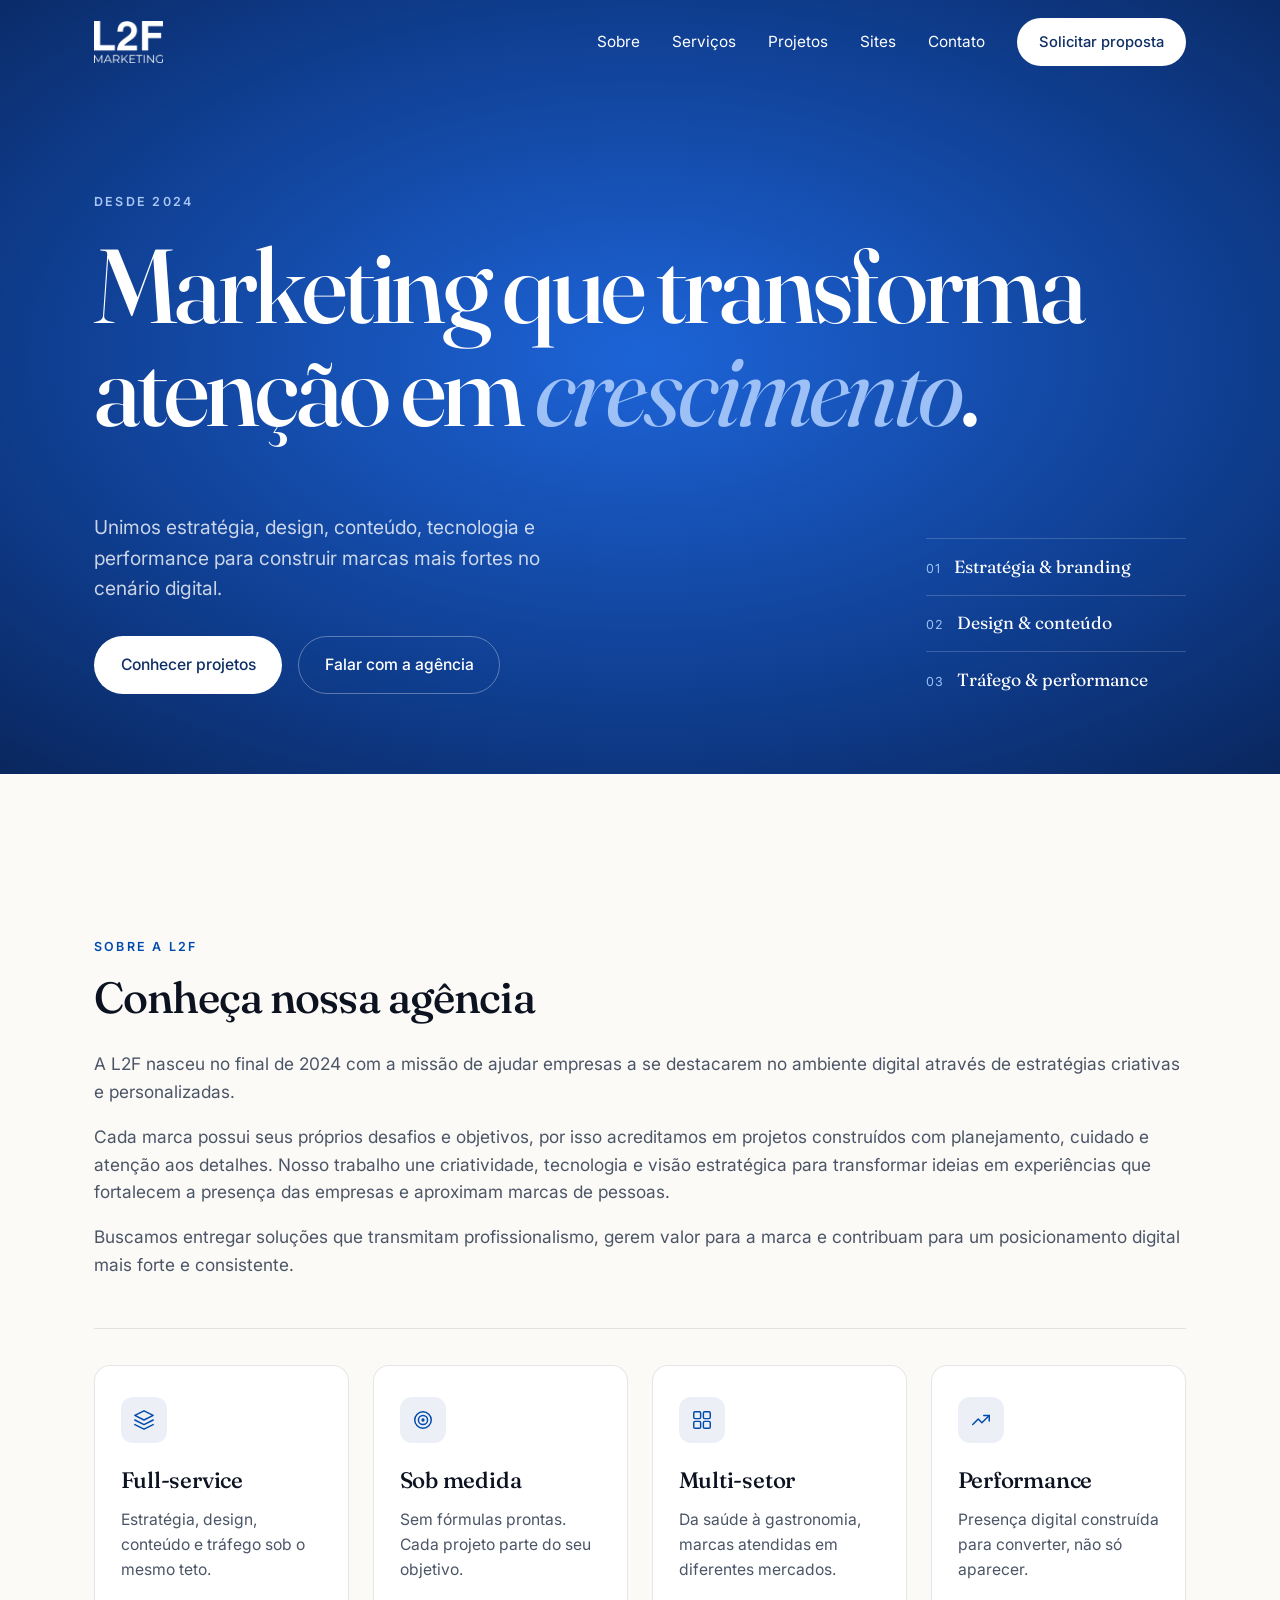
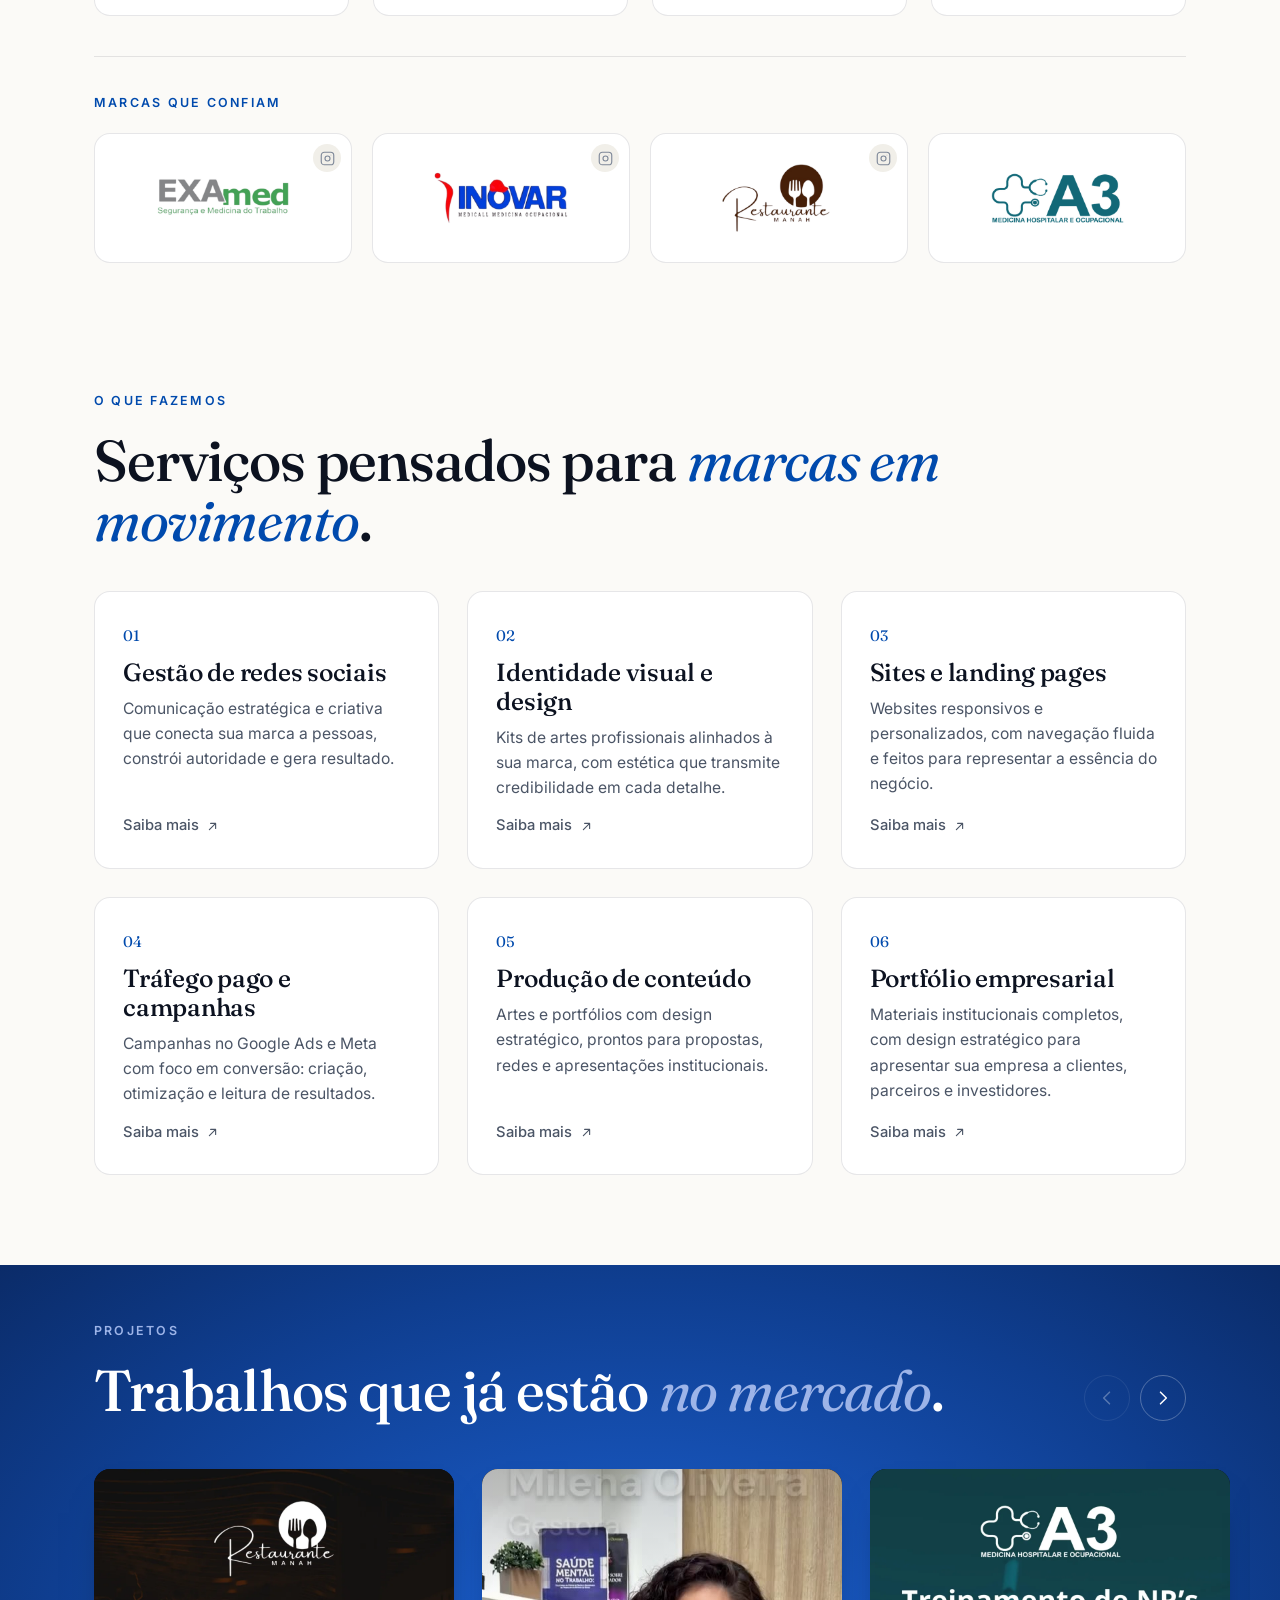
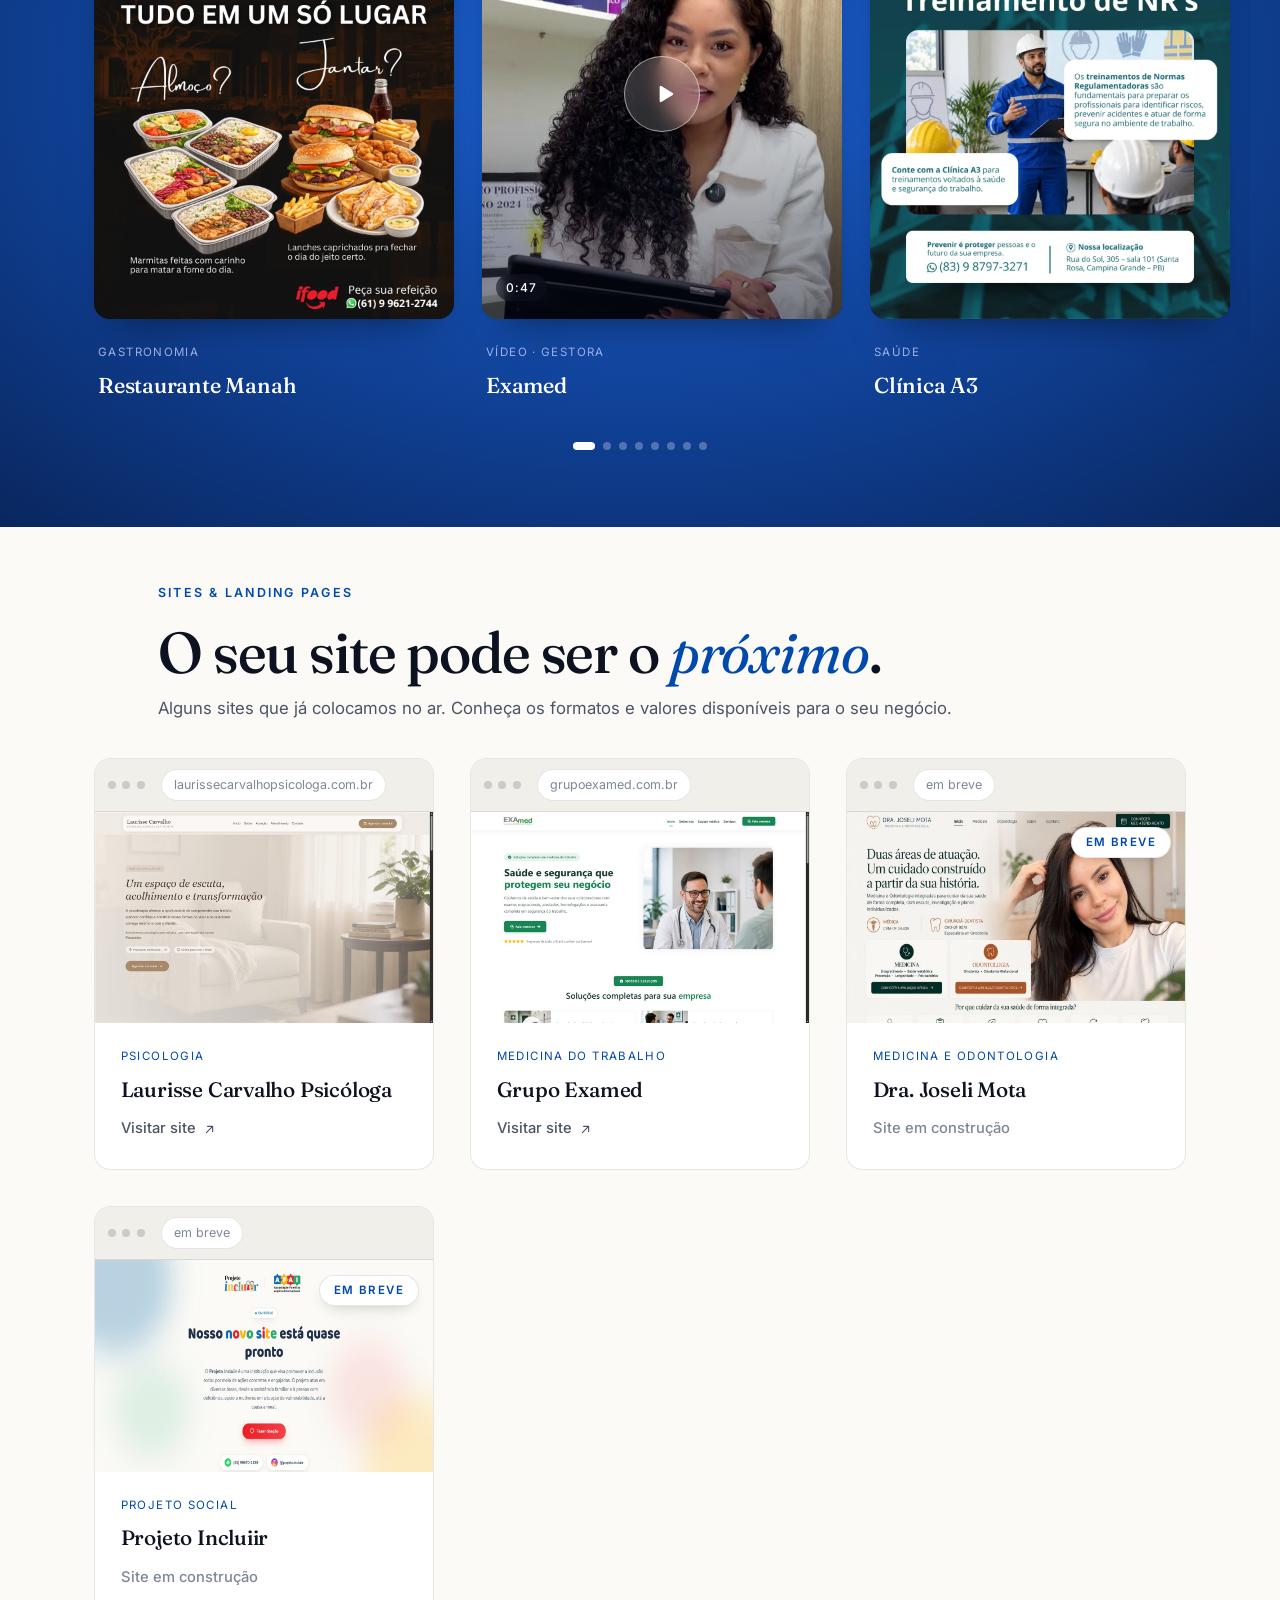
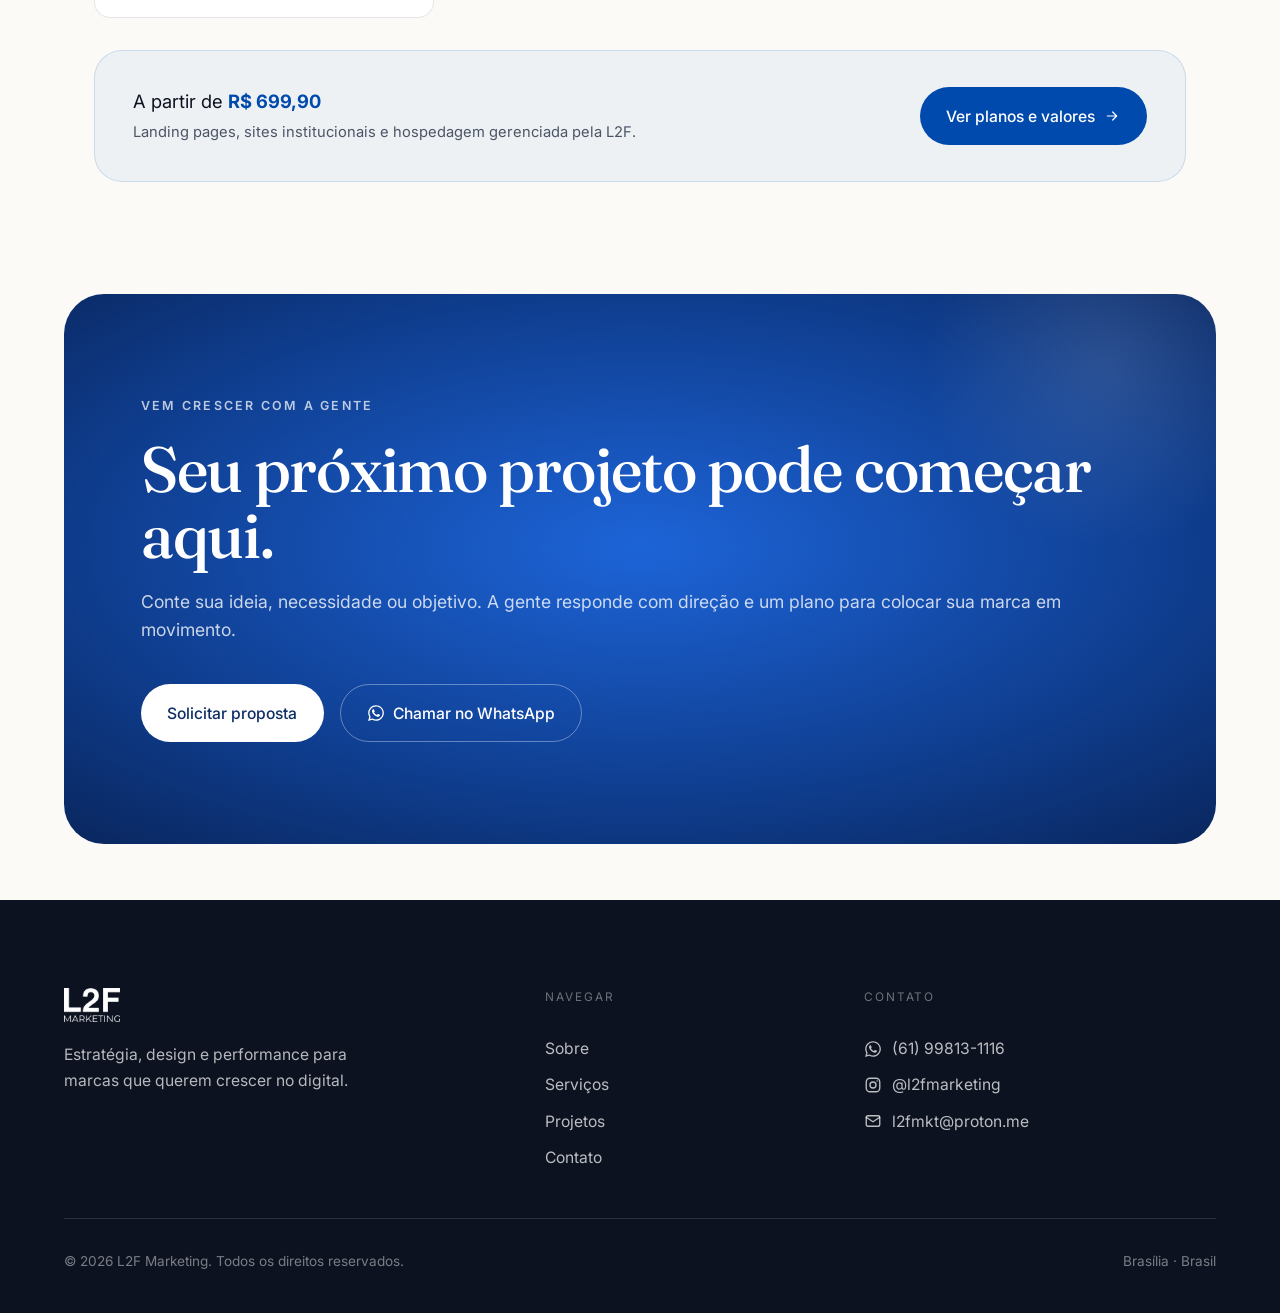
==== index.html @ 0bfaa607 "Add Clínica A3 to 'Marcas que confiam' Co-Authored-By: Claude Sonnet 5.5 <noreply@anthropic.com> Cla" ====
<!DOCTYPE html>
<html lang="pt-BR">
<head>
<meta charset="UTF-8" />
<meta name="viewport" content="width=device-width, initial-scale=1.0" />
<title>L2F Marketing</title>
<meta name="description" content="L2F Marketing: estúdio digital full-service. Unimos estratégia, design, conteúdo e tráfego pago para transformar a presença digital de marcas em crescimento real." />
<meta name="theme-color" content="#133E87" />
<link rel="canonical" href="https://l2fmarketing.com.br/" />
<meta property="og:site_name" content="L2F Marketing" />
<meta property="og:title" content="L2F Marketing: marketing que transforma atenção em crescimento" />
<meta property="og:description" content="Estratégia, design, conteúdo e performance para construir marcas mais fortes." />
<meta property="og:type" content="website" />
<meta property="og:locale" content="pt_BR" />
<link rel="icon" href="assets/optimized/logo-blue.webp" />
<script type="application/ld+json">
{
  "@context": "https://schema.org",
  "@type": "Organization",
  "name": "L2F Marketing",
  "description": "Estúdio digital full-service. Unimos estratégia, design, conteúdo e tráfego pago para transformar a presença digital de marcas em crescimento real.",
  "url": "https://l2fmarketing.com.br/",
  "logo": "https://l2fmarketing.com.br/assets/optimized/logo-blue.webp",
  "sameAs": ["https://instagram.com/l2fmarketing"]
}
</script>
<link rel="preconnect" href="https://fonts.googleapis.com" />
<link rel="preconnect" href="https://fonts.gstatic.com" crossorigin />
<link rel="stylesheet" href="https://fonts.googleapis.com/css2?family=Fraunces:ital,opsz,wght@0,9..144,400;0,9..144,500;0,9..144,600;1,9..144,400;1,9..144,500&family=Inter:wght@400;500;600&display=swap" media="print" onload="this.media='all'" />
<noscript><link rel="stylesheet" href="https://fonts.googleapis.com/css2?family=Fraunces:ital,opsz,wght@0,9..144,400;0,9..144,500;0,9..144,600;1,9..144,400;1,9..144,500&family=Inter:wght@400;500;600&display=swap" /></noscript>
<link rel="stylesheet" href="styles.css" />
</head>
<body>

<a class="skip-link" href="#hero">Ir para o conteúdo</a>

<!-- ===================== NAVBAR ===================== -->
<header class="nav" id="nav">
  <div class="nav__inner">
    <a href="#hero" class="nav__brand" aria-label="L2F Marketing, início">
      <img src="assets/optimized/logo-blue.webp" alt="" class="nav__logo nav__logo--dark" width="600" height="366" />
      <img src="assets/optimized/logo-white.webp" alt="" class="nav__logo nav__logo--light" width="600" height="366" />
    </a>
    <nav class="nav__links" aria-label="Navegação principal">
      <a href="#sobre">Sobre</a>
      <a href="#servicos">Serviços</a>
      <a href="#projetos">Projetos</a>
      <a href="servicos/sites-landing-pages.html">Sites</a>
      <a href="#contato">Contato</a>
    </nav>
    <a href="https://wa.me/5561998131116?text=Ol%C3%A1%2C%20gostaria%20de%20uma%20proposta%20personalizada%20para%20minha%20empresa." target="_blank" rel="noopener" class="btn btn--solid nav__cta">Solicitar proposta</a>
    <button class="nav__toggle" id="navToggle" aria-label="Abrir menu" aria-expanded="false">
      <span></span><span></span>
    </button>
  </div>
  <div class="nav__mobile" id="navMobile">
    <a href="#sobre">Sobre</a>
    <a href="#servicos">Serviços</a>
    <a href="#projetos">Projetos</a>
    <a href="servicos/sites-landing-pages.html">Sites</a>
    <a href="#contato">Contato</a>
    <a href="https://wa.me/5561998131116?text=Ol%C3%A1%2C%20gostaria%20de%20uma%20proposta%20personalizada%20para%20minha%20empresa." target="_blank" rel="noopener" class="btn btn--solid">Solicitar proposta</a>
  </div>
</header>

<main>

  <!-- ===================== HERO ===================== -->
  <section class="hero" id="hero">
    <p class="eyebrow reveal">Desde 2024</p>
    <h1 class="hero__title reveal">
      Marketing que transforma atenção em <span class="rotator"><span class="rotator__word" id="rotWord">crescimento</span></span>.
    </h1>

    <div class="hero__meta reveal">
      <div class="hero__lead-col">
        <p class="hero__lead">
          Unimos estratégia, design, conteúdo, tecnologia e performance
          para construir marcas mais fortes no cenário digital.
        </p>
        <div class="hero__actions">
          <a href="#projetos" class="btn btn--solid">Conhecer projetos</a>
          <a href="#contato" class="btn btn--ghost">Falar com a agência</a>
        </div>
      </div>
      <ul class="hero__frentes">
        <li><span class="hero__frentes-num">01</span> Estratégia &amp; branding</li>
        <li><span class="hero__frentes-num">02</span> Design &amp; conteúdo</li>
        <li><span class="hero__frentes-num">03</span> Tráfego &amp; performance</li>
      </ul>
    </div>
  </section>

  <!-- ===================== MARQUEE ===================== -->
  <div class="marquee reveal" aria-hidden="true">
    <div class="marquee__track">
      <span>Estratégia</span><span>Design</span><span>Conteúdo</span><span>Tráfego pago</span><span>Branding</span><span>Sites &amp; landing pages</span><span>Performance</span>
      <span>Estratégia</span><span>Design</span><span>Conteúdo</span><span>Tráfego pago</span><span>Branding</span><span>Sites &amp; landing pages</span><span>Performance</span>
    </div>
  </div>

  <!-- ===================== AUTHORITY / SOBRE ===================== -->
  <section class="authority" id="sobre" aria-label="Sobre a L2F e diferenciais">
    <div class="about__grid authority__intro reveal">
      <p class="eyebrow">Sobre a L2F</p>
      <div class="about__text">
        <h2 class="about__title">
          Conheça nossa agência
        </h2>
        <p>
          A L2F nasceu no final de 2024 com a missão de ajudar empresas a
          se destacarem no ambiente digital através de estratégias
          criativas e personalizadas.
        </p>
        <p>
          Cada marca possui seus próprios desafios e objetivos, por isso
          acreditamos em projetos construídos com planejamento, cuidado e
          atenção aos detalhes. Nosso trabalho une criatividade, tecnologia
          e visão estratégica para transformar ideias em experiências que
          fortalecem a presença das empresas e aproximam marcas de pessoas.
        </p>
        <p>
          Buscamos entregar soluções que transmitam profissionalismo, gerem
          valor para a marca e contribuam para um posicionamento digital
          mais forte e consistente.
        </p>
      </div>
    </div>
    <div class="authority__grid">
      <div class="authority__item reveal">
        <span class="authority__icon" aria-hidden="true">
          <svg viewBox="0 0 24 24" width="22" height="22" fill="none" stroke="currentColor" stroke-width="1.6" stroke-linecap="round" stroke-linejoin="round"><path d="M12 2 2 7l10 5 10-5-10-5Z"/><path d="m2 17 10 5 10-5"/><path d="m2 12 10 5 10-5"/></svg>
        </span>
        <h3>Full-service</h3>
        <p>Estratégia, design, conteúdo e tráfego sob o mesmo teto.</p>
      </div>
      <div class="authority__item reveal">
        <span class="authority__icon" aria-hidden="true">
          <svg viewBox="0 0 24 24" width="22" height="22" fill="none" stroke="currentColor" stroke-width="1.6" stroke-linecap="round" stroke-linejoin="round"><circle cx="12" cy="12" r="9"/><circle cx="12" cy="12" r="5"/><circle cx="12" cy="12" r="1"/></svg>
        </span>
        <h3>Sob medida</h3>
        <p>Sem fórmulas prontas. Cada projeto parte do seu objetivo.</p>
      </div>
      <div class="authority__item reveal">
        <span class="authority__icon" aria-hidden="true">
          <svg viewBox="0 0 24 24" width="22" height="22" fill="none" stroke="currentColor" stroke-width="1.6" stroke-linecap="round" stroke-linejoin="round"><rect x="3" y="3" width="7.5" height="7.5" rx="1.4"/><rect x="13.5" y="3" width="7.5" height="7.5" rx="1.4"/><rect x="13.5" y="13.5" width="7.5" height="7.5" rx="1.4"/><rect x="3" y="13.5" width="7.5" height="7.5" rx="1.4"/></svg>
        </span>
        <h3>Multi-setor</h3>
        <p>Da saúde à gastronomia, marcas atendidas em diferentes mercados.</p>
      </div>
      <div class="authority__item reveal">
        <span class="authority__icon" aria-hidden="true">
          <svg viewBox="0 0 24 24" width="22" height="22" fill="none" stroke="currentColor" stroke-width="1.6" stroke-linecap="round" stroke-linejoin="round"><polyline points="3 17 9 11 13 15 21 7"/><polyline points="15 7 21 7 21 13"/></svg>
        </span>
        <h3>Performance</h3>
        <p>Presença digital construída para converter, não só aparecer.</p>
      </div>
    </div>
    <div class="authority__brands reveal">
      <span class="eyebrow authority__brands-label">Marcas que confiam</span>
      <div class="brand-grid">
        <a class="brand-card" href="https://instagram.com/examed_go" target="_blank" rel="noopener" aria-label="Examed no Instagram">
          <span class="brand-card__logo">
            <img src="assets/brands/examed.png" alt="Examed, Segurança e Medicina do Trabalho" loading="lazy" width="220" height="110" />
          </span>
          <span class="brand-card__insta" aria-hidden="true">
            <svg viewBox="0 0 24 24" width="15" height="15" fill="none" stroke="currentColor" stroke-width="1.8" stroke-linecap="round" stroke-linejoin="round"><rect x="2" y="2" width="20" height="20" rx="5"/><circle cx="12" cy="12" r="4"/><circle cx="17.5" cy="6.5" r="0.6" fill="currentColor" stroke="none"/></svg>
          </span>
        </a>
        <a class="brand-card" href="https://instagram.com/inovar_medicina" target="_blank" rel="noopener" aria-label="Inovar Medicall no Instagram">
          <span class="brand-card__logo">
            <img src="assets/brands/inovar.png" alt="Inovar Medicall, Medicina Ocupacional" loading="lazy" width="220" height="110" />
          </span>
          <span class="brand-card__insta" aria-hidden="true">
            <svg viewBox="0 0 24 24" width="15" height="15" fill="none" stroke="currentColor" stroke-width="1.8" stroke-linecap="round" stroke-linejoin="round"><rect x="2" y="2" width="20" height="20" rx="5"/><circle cx="12" cy="12" r="4"/><circle cx="17.5" cy="6.5" r="0.6" fill="currentColor" stroke="none"/></svg>
          </span>
        </a>
        <a class="brand-card" href="https://instagram.com/restaurante_manah_sudoeste" target="_blank" rel="noopener" aria-label="Restaurante Manah no Instagram">
          <span class="brand-card__logo">
            <img src="assets/brands/manah.png" alt="Restaurante Manah" loading="lazy" width="220" height="110" />
          </span>
          <span class="brand-card__insta" aria-hidden="true">
            <svg viewBox="0 0 24 24" width="15" height="15" fill="none" stroke="currentColor" stroke-width="1.8" stroke-linecap="round" stroke-linejoin="round"><rect x="2" y="2" width="20" height="20" rx="5"/><circle cx="12" cy="12" r="4"/><circle cx="17.5" cy="6.5" r="0.6" fill="currentColor" stroke="none"/></svg>
          </span>
        </a>
        <div class="brand-card brand-card--static" role="img" aria-label="Clínica A3, Medicina Hospitalar e Ocupacional">
          <span class="brand-card__logo">
            <img src="assets/brands/a3.png" alt="" loading="lazy" width="220" height="110" />
          </span>
        </div>
      </div>
    </div>
  </section>

  <!-- ===================== SERVIÇOS ===================== -->
  <section class="services" id="servicos">
    <header class="section-head reveal">
      <p class="eyebrow">O que fazemos</p>
      <h2 class="section-title">Serviços pensados para <em>marcas em movimento</em>.</h2>
    </header>

    <div class="services__grid">
      <a class="service-card reveal" href="servicos/gestao-redes-sociais.html">
        <span class="service-card__num">01</span>
        <h3>Gestão de redes sociais</h3>
        <p>Comunicação estratégica e criativa que conecta sua marca a pessoas, constrói autoridade e gera resultado.</p>
        <span class="service-card__link">
          Saiba mais
          <svg viewBox="0 0 24 24" width="15" height="15" fill="none" stroke="currentColor" stroke-width="1.8" stroke-linecap="round" stroke-linejoin="round"><path d="M7 17 17 7M9 7h8v8"/></svg>
        </span>
      </a>
      <a class="service-card reveal" href="servicos/identidade-visual-design.html">
        <span class="service-card__num">02</span>
        <h3>Identidade visual e design</h3>
        <p>Kits de artes profissionais alinhados à sua marca, com estética que transmite credibilidade em cada detalhe.</p>
        <span class="service-card__link">
          Saiba mais
          <svg viewBox="0 0 24 24" width="15" height="15" fill="none" stroke="currentColor" stroke-width="1.8" stroke-linecap="round" stroke-linejoin="round"><path d="M7 17 17 7M9 7h8v8"/></svg>
        </span>
      </a>
      <a class="service-card reveal" href="servicos/sites-landing-pages.html">
        <span class="service-card__num">03</span>
        <h3>Sites e landing pages</h3>
        <p>Websites responsivos e personalizados, com navegação fluida e feitos para representar a essência do negócio.</p>
        <span class="service-card__link">
          Saiba mais
          <svg viewBox="0 0 24 24" width="15" height="15" fill="none" stroke="currentColor" stroke-width="1.8" stroke-linecap="round" stroke-linejoin="round"><path d="M7 17 17 7M9 7h8v8"/></svg>
        </span>
      </a>
      <a class="service-card reveal" href="servicos/trafego-pago-campanhas.html">
        <span class="service-card__num">04</span>
        <h3>Tráfego pago e campanhas</h3>
        <p>Campanhas no Google Ads e Meta com foco em conversão: criação, otimização e leitura de resultados.</p>
        <span class="service-card__link">
          Saiba mais
          <svg viewBox="0 0 24 24" width="15" height="15" fill="none" stroke="currentColor" stroke-width="1.8" stroke-linecap="round" stroke-linejoin="round"><path d="M7 17 17 7M9 7h8v8"/></svg>
        </span>
      </a>
      <a class="service-card reveal" href="servicos/producao-conteudo.html">
        <span class="service-card__num">05</span>
        <h3>Produção de conteúdo</h3>
        <p>Artes e portfólios com design estratégico, prontos para propostas, redes e apresentações institucionais.</p>
        <span class="service-card__link">
          Saiba mais
          <svg viewBox="0 0 24 24" width="15" height="15" fill="none" stroke="currentColor" stroke-width="1.8" stroke-linecap="round" stroke-linejoin="round"><path d="M7 17 17 7M9 7h8v8"/></svg>
        </span>
      </a>
      <a class="service-card reveal" href="servicos/portfolio-empresarial.html">
        <span class="service-card__num">06</span>
        <h3>Portfólio empresarial</h3>
        <p>Materiais institucionais completos, com design estratégico para apresentar sua empresa a clientes, parceiros e investidores.</p>
        <span class="service-card__link">
          Saiba mais
          <svg viewBox="0 0 24 24" width="15" height="15" fill="none" stroke="currentColor" stroke-width="1.8" stroke-linecap="round" stroke-linejoin="round"><path d="M7 17 17 7M9 7h8v8"/></svg>
        </span>
      </a>
    </div>
  </section>

  <!-- ===================== PORTFÓLIO ===================== -->
  <section class="work" id="projetos">
    <header class="section-head section-head--split reveal">
      <div>
        <p class="eyebrow">Projetos</p>
        <h2 class="section-title">Trabalhos que já estão <em>no mercado</em>.</h2>
      </div>
      <div class="carousel__nav" aria-hidden="true">
        <button class="carousel__btn" data-dir="prev" aria-label="Projeto anterior">
          <svg viewBox="0 0 24 24" width="20" height="20" fill="none" stroke="currentColor" stroke-width="1.8"><path d="M15 5l-7 7 7 7" stroke-linecap="round" stroke-linejoin="round"/></svg>
        </button>
        <button class="carousel__btn" data-dir="next" aria-label="Próximo projeto">
          <svg viewBox="0 0 24 24" width="20" height="20" fill="none" stroke="currentColor" stroke-width="1.8"><path d="M9 5l7 7-7 7" stroke-linecap="round" stroke-linejoin="round"/></svg>
        </button>
      </div>
    </header>

    <div class="carousel reveal">
      <ul class="carousel__track" id="workTrack" aria-label="Galeria de projetos">
        <li class="work__item" data-full="assets/portfolio/manah-full.jpg" tabindex="0" role="button" aria-label="Ampliar projeto Restaurante Manah">
          <div class="work__media">
            <img src="assets/optimized/manah.webp" alt="Peça de campanha do Restaurante Manah destacando marmitas e lanches" loading="lazy" width="1080" height="1350" />
            <span class="work__zoom" aria-hidden="true">
              <svg viewBox="0 0 24 24" width="18" height="18" fill="none" stroke="currentColor" stroke-width="1.8"><circle cx="11" cy="11" r="7"/><path d="M21 21l-4.3-4.3M11 8v6M8 11h6" stroke-linecap="round"/></svg>
            </span>
          </div>
          <div class="work__caption">
            <span class="work__cat">Gastronomia</span>
            <h3>Restaurante Manah</h3>
          </div>
        </li>

        <li class="work__item work__item--video">
          <div class="work__media vplayer" data-duration="0:47">
            <video playsinline preload="none" poster="assets/videos/examed-gestora.jpg" aria-label="Vídeo da Examed com a gestora">
              <source src="assets/videos/examed-gestora.mp4" type="video/mp4" />
            </video>
            <button type="button" class="vplayer__play" aria-label="Reproduzir vídeo">
              <svg viewBox="0 0 24 24" width="26" height="26" fill="currentColor" aria-hidden="true"><path d="M8 5.5v13a1 1 0 0 0 1.5.86l10.5-6.5a1 1 0 0 0 0-1.72L9.5 4.64A1 1 0 0 0 8 5.5Z"/></svg>
            </button>
            <span class="vplayer__time" aria-hidden="true">0:47</span>
            <button type="button" class="vplayer__mute" aria-label="Silenciar" aria-pressed="false">
              <svg class="i-on" viewBox="0 0 24 24" width="18" height="18" fill="none" stroke="currentColor" stroke-width="1.8" stroke-linecap="round" stroke-linejoin="round" aria-hidden="true"><path d="M4 9.5h3.5L12 6v12l-4.5-3.5H4z"/><path d="M16 9a4 4 0 0 1 0 6M18.5 6.5a7.5 7.5 0 0 1 0 11"/></svg>
              <svg class="i-off" viewBox="0 0 24 24" width="18" height="18" fill="none" stroke="currentColor" stroke-width="1.8" stroke-linecap="round" stroke-linejoin="round" aria-hidden="true"><path d="M4 9.5h3.5L12 6v12l-4.5-3.5H4z"/><path d="m16 9.5 5 5M21 9.5l-5 5"/></svg>
            </button>
            <div class="vplayer__bar" role="progressbar" aria-label="Progresso do vídeo"><span></span></div>
          </div>
          <div class="work__caption">
            <span class="work__cat">Vídeo · Gestora</span>
            <h3>Examed</h3>
          </div>
        </li>

        <li class="work__item" data-full="assets/portfolio/a3-full.jpg" tabindex="0" role="button" aria-label="Ampliar projeto Clínica A3 Medicina Hospitalar e Ocupacional">
          <div class="work__media">
            <img src="assets/optimized/a3.webp" alt="Peça da Clínica A3 sobre treinamento de NRs e segurança do trabalho" loading="lazy" width="1080" height="1350" />
            <span class="work__zoom" aria-hidden="true">
              <svg viewBox="0 0 24 24" width="18" height="18" fill="none" stroke="currentColor" stroke-width="1.8"><circle cx="11" cy="11" r="7"/><path d="M21 21l-4.3-4.3M11 8v6M8 11h6" stroke-linecap="round"/></svg>
            </span>
          </div>
          <div class="work__caption">
            <span class="work__cat">Saúde</span>
            <h3>Clínica A3</h3>
          </div>
        </li>

        <li class="work__item" data-full="assets/portfolio/manah-2-full.jpg" tabindex="0" role="button" aria-label="Ampliar projeto Restaurante Manah">
          <div class="work__media">
            <img src="assets/optimized/manah-2.webp" alt="Peça de divulgação do Restaurante Manah convidando para o almoço" loading="lazy" width="1080" height="1350" />
            <span class="work__zoom" aria-hidden="true">
              <svg viewBox="0 0 24 24" width="18" height="18" fill="none" stroke="currentColor" stroke-width="1.8"><circle cx="11" cy="11" r="7"/><path d="M21 21l-4.3-4.3M11 8v6M8 11h6" stroke-linecap="round"/></svg>
            </span>
          </div>
          <div class="work__caption">
            <span class="work__cat">Gastronomia</span>
            <h3>Restaurante Manah</h3>
          </div>
        </li>

        <li class="work__item" data-full="assets/portfolio/inovar-2-full.jpg" tabindex="0" role="button" aria-label="Ampliar projeto Inovar Medicina Ocupacional">
          <div class="work__media">
            <img src="assets/optimized/inovar-2.webp" alt="Peça institucional da Inovar Medicall sobre prazos do eSocial em SST" loading="lazy" width="1080" height="1350" />
            <span class="work__zoom" aria-hidden="true">
              <svg viewBox="0 0 24 24" width="18" height="18" fill="none" stroke="currentColor" stroke-width="1.8"><circle cx="11" cy="11" r="7"/><path d="M21 21l-4.3-4.3M11 8v6M8 11h6" stroke-linecap="round"/></svg>
            </span>
          </div>
          <div class="work__caption">
            <span class="work__cat">Saúde</span>
            <h3>Inovar Medicall</h3>
          </div>
        </li>

        <li class="work__item" data-full="assets/portfolio/examed-2-full.jpg" tabindex="0" role="button" aria-label="Ampliar projeto Examed Medicina do Trabalho">
          <div class="work__media">
            <img src="assets/optimized/examed-2.webp" alt="Peça da Examed sobre os riscos de negligenciar a saúde do colaborador" loading="lazy" width="1080" height="1350" />
            <span class="work__zoom" aria-hidden="true">
              <svg viewBox="0 0 24 24" width="18" height="18" fill="none" stroke="currentColor" stroke-width="1.8"><circle cx="11" cy="11" r="7"/><path d="M21 21l-4.3-4.3M11 8v6M8 11h6" stroke-linecap="round"/></svg>
            </span>
          </div>
          <div class="work__caption">
            <span class="work__cat">Saúde</span>
            <h3>Examed</h3>
          </div>
        </li>


        <li class="work__item work__item--video">
          <div class="work__media vplayer" data-duration="0:35">
            <video playsinline preload="none" poster="assets/videos/examed-psicologa.jpg" aria-label="Vídeo da Examed com a psicóloga">
              <source src="assets/videos/examed-psicologa.mp4" type="video/mp4" />
            </video>
            <button type="button" class="vplayer__play" aria-label="Reproduzir vídeo">
              <svg viewBox="0 0 24 24" width="26" height="26" fill="currentColor" aria-hidden="true"><path d="M8 5.5v13a1 1 0 0 0 1.5.86l10.5-6.5a1 1 0 0 0 0-1.72L9.5 4.64A1 1 0 0 0 8 5.5Z"/></svg>
            </button>
            <span class="vplayer__time" aria-hidden="true">0:35</span>
            <button type="button" class="vplayer__mute" aria-label="Silenciar" aria-pressed="false">
              <svg class="i-on" viewBox="0 0 24 24" width="18" height="18" fill="none" stroke="currentColor" stroke-width="1.8" stroke-linecap="round" stroke-linejoin="round" aria-hidden="true"><path d="M4 9.5h3.5L12 6v12l-4.5-3.5H4z"/><path d="M16 9a4 4 0 0 1 0 6M18.5 6.5a7.5 7.5 0 0 1 0 11"/></svg>
              <svg class="i-off" viewBox="0 0 24 24" width="18" height="18" fill="none" stroke="currentColor" stroke-width="1.8" stroke-linecap="round" stroke-linejoin="round" aria-hidden="true"><path d="M4 9.5h3.5L12 6v12l-4.5-3.5H4z"/><path d="m16 9.5 5 5M21 9.5l-5 5"/></svg>
            </button>
            <div class="vplayer__bar" role="progressbar" aria-label="Progresso do vídeo"><span></span></div>
          </div>
          <div class="work__caption">
            <span class="work__cat">Vídeo · Psicóloga</span>
            <h3>Examed</h3>
          </div>
        </li>

        <li class="work__item" data-full="assets/portfolio/inovar-full.jpg" tabindex="0" role="button" aria-label="Ampliar projeto Inovar Medicina Ocupacional">
          <div class="work__media">
            <img src="assets/optimized/inovar.webp" alt="Peça institucional da Inovar Medicina Ocupacional sobre medicina do trabalho" loading="lazy" width="1080" height="1350" />
            <span class="work__zoom" aria-hidden="true">
              <svg viewBox="0 0 24 24" width="18" height="18" fill="none" stroke="currentColor" stroke-width="1.8"><circle cx="11" cy="11" r="7"/><path d="M21 21l-4.3-4.3M11 8v6M8 11h6" stroke-linecap="round"/></svg>
            </span>
          </div>
          <div class="work__caption">
            <span class="work__cat">Saúde</span>
            <h3>Inovar Medicall</h3>
          </div>
        </li>
      </ul>
      <div class="carousel__dots" id="workDots" role="tablist" aria-label="Ir para projeto"></div>
    </div>
  </section>

  <!-- ===================== SITES (TEASER) ===================== -->
  <section class="sites-teaser">
    <header class="section-head reveal">
      <p class="eyebrow">Sites &amp; landing pages</p>
      <h2 class="section-title">O seu site pode ser o <em>próximo</em>.</h2>
      <p class="sites-teaser__lead">Alguns sites que já colocamos no ar. Conheça os formatos e valores disponíveis para o seu negócio.</p>
    </header>

    <div class="sites-teaser__grid">
      <a class="site-card reveal" href="https://www.laurissecarvalhopsicologa.com.br/" target="_blank" rel="noopener" aria-label="Visitar o site da Laurisse Carvalho Psicóloga (abre em nova aba)">
        <span class="site-card__frame">
          <span class="site-card__bar" aria-hidden="true">
            <span class="site-card__dot"></span><span class="site-card__dot"></span><span class="site-card__dot"></span>
            <span class="site-card__url">laurissecarvalhopsicologa.com.br</span>
          </span>
          <img src="assets/sites/laurisse.jpg" alt="Página inicial do site da psicóloga Laurisse Carvalho" loading="lazy" width="1200" height="750" />
        </span>
        <span class="site-card__body">
          <span class="site-card__cat">Psicologia</span>
          <h3>Laurisse Carvalho Psicóloga</h3>
          <span class="site-card__link">
            Visitar site
            <svg viewBox="0 0 24 24" width="15" height="15" fill="none" stroke="currentColor" stroke-width="1.8" stroke-linecap="round" stroke-linejoin="round"><path d="M7 17 17 7M9 7h8v8"/></svg>
          </span>
        </span>
      </a>
      <a class="site-card reveal" href="https://grupoexamed.com.br/" target="_blank" rel="noopener" aria-label="Visitar o site do Grupo Examed (abre em nova aba)">
        <span class="site-card__frame">
          <span class="site-card__bar" aria-hidden="true">
            <span class="site-card__dot"></span><span class="site-card__dot"></span><span class="site-card__dot"></span>
            <span class="site-card__url">grupoexamed.com.br</span>
          </span>
          <img src="assets/sites/examed-site.jpg" alt="Página inicial do site do Grupo Examed" loading="lazy" width="1200" height="750" />
        </span>
        <span class="site-card__body">
          <span class="site-card__cat">Medicina do Trabalho</span>
          <h3>Grupo Examed</h3>
          <span class="site-card__link">
            Visitar site
            <svg viewBox="0 0 24 24" width="15" height="15" fill="none" stroke="currentColor" stroke-width="1.8" stroke-linecap="round" stroke-linejoin="round"><path d="M7 17 17 7M9 7h8v8"/></svg>
          </span>
        </span>
      </a>
      <div class="site-card site-card--soon reveal" aria-label="Dra. Joseli Mota, site em breve">
        <span class="site-card__frame">
          <span class="site-card__bar" aria-hidden="true">
            <span class="site-card__dot"></span><span class="site-card__dot"></span><span class="site-card__dot"></span>
            <span class="site-card__url">em breve</span>
          </span>
          <span class="site-card__shot">
            <img src="assets/sites/joseli-mota.jpg" alt="Prévia do site da Dra. Joseli Mota, Medicina e Odontologia" loading="lazy" width="1200" height="750" />
            <span class="site-card__badge">Em breve</span>
          </span>
        </span>
        <span class="site-card__body">
          <span class="site-card__cat">Medicina e Odontologia</span>
          <h3>Dra. Joseli Mota</h3>
          <span class="site-card__link site-card__link--soon">Site em construção</span>
        </span>
      </div>
      <div class="site-card site-card--soon reveal" aria-label="Projeto Incluiir, site em breve">
        <span class="site-card__frame">
          <span class="site-card__bar" aria-hidden="true">
            <span class="site-card__dot"></span><span class="site-card__dot"></span><span class="site-card__dot"></span>
            <span class="site-card__url">em breve</span>
          </span>
          <span class="site-card__shot">
            <img src="assets/sites/projeto-incluiir.jpg" alt="Prévia do site do Projeto Incluiir" loading="lazy" width="1200" height="750" />
            <span class="site-card__badge">Em breve</span>
          </span>
        </span>
        <span class="site-card__body">
          <span class="site-card__cat">Projeto social</span>
          <h3>Projeto Incluiir</h3>
          <span class="site-card__link site-card__link--soon">Site em construção</span>
        </span>
      </div>
    </div>

    <a href="servicos/sites-landing-pages.html" class="sites-teaser__cta reveal">
      <span class="sites-teaser__cta-text">
        <span class="sites-teaser__cta-price">A partir de <strong>R$ 699,90</strong></span>
        <span class="sites-teaser__cta-note">Landing pages, sites institucionais e hospedagem gerenciada pela L2F.</span>
      </span>
      <span class="btn btn--solid sites-teaser__cta-btn">
        Ver planos e valores
        <svg viewBox="0 0 24 24" width="16" height="16" fill="none" stroke="currentColor" stroke-width="1.8" stroke-linecap="round" stroke-linejoin="round"><path d="M5 12h14M13 6l6 6-6 6"/></svg>
      </span>
    </a>
  </section>

  <!-- ===================== CTA FINAL ===================== -->
  <section class="cta" id="contato">
    <div class="cta__inner reveal">
      <p class="eyebrow eyebrow--light">Vem crescer com a gente</p>
      <h2 class="cta__title">Seu próximo projeto pode começar aqui.</h2>
      <p class="cta__lead">
        Conte sua ideia, necessidade ou objetivo. A gente responde com
        direção e um plano para colocar sua marca em movimento.
      </p>
      <div class="cta__actions">
        <a href="https://wa.me/5561998131116?text=Ol%C3%A1%2C%20gostaria%20de%20uma%20proposta%20personalizada%20para%20minha%20empresa." target="_blank" rel="noopener" class="btn btn--light">Solicitar proposta</a>
        <a href="https://wa.me/5561998131116?text=Ol%C3%A1%2C%20gostaria%20de%20saber%20mais%20sobre%20os%20servi%C3%A7os%20prestados%20pela%20L2F%20Marketing." target="_blank" rel="noopener" class="btn btn--wa">
          <svg viewBox="0 0 448 512" width="18" height="18" aria-hidden="true" fill="currentColor"><path d="M380.9 97.1C339 55.1 283.2 32 223.9 32c-122.4 0-222 99.6-222 222 0 39.1 10.2 77.3 29.6 111L0 480l117.7-30.9c32.4 17.7 68.9 27 106.1 27h.1c122.3 0 224.1-99.6 224.1-222 0-59.3-25.2-115-67.1-157zm-157 341.6c-33.2 0-65.7-8.9-94-25.7l-6.7-4-69.8 18.3L72 359.2l-4.4-7c-18.5-29.4-28.2-63.3-28.2-98.2 0-101.7 82.8-184.5 184.6-184.5 49.3 0 95.6 19.2 130.4 54.1 34.8 34.9 56.2 81.2 56.1 130.5 0 101.8-84.9 184.6-186.6 184.6zm101.2-138.2c-5.5-2.8-32.8-16.2-37.9-18-5.1-1.9-8.8-2.8-12.5 2.8-3.7 5.6-14.3 18-17.6 21.8-3.2 3.7-6.5 4.2-12 1.4-32.6-16.3-54-29.1-75.5-66-5.7-9.8 5.7-9.1 16.3-30.3 1.8-3.7 .9-6.9-.5-9.7-1.4-2.8-12.5-30.1-17.1-41.2-4.5-10.8-9.1-9.3-12.5-9.5-3.2-.2-6.9-.2-10.6-.2-3.7 0-9.7 1.4-14.8 6.9-5.1 5.6-19.4 19-19.4 46.3 0 27.3 19.9 53.7 22.6 57.4 2.8 3.7 39.1 59.7 94.8 83.8 35.2 15.2 49 16.5 66.6 13.9 10.7-1.6 32.8-13.4 37.4-26.4 4.6-13 4.6-24.1 3.2-26.4-1.3-2.5-5-3.9-10.5-6.6z"/></svg>
          Chamar no WhatsApp
        </a>
      </div>
    </div>
  </section>

</main>

<!-- ===================== FOOTER ===================== -->
<footer class="footer">
  <div class="footer__grid">
    <div class="footer__brand">
      <img src="assets/optimized/logo-white.webp" alt="L2F Marketing" loading="lazy" width="600" height="366" />
      <p>Estratégia, design e performance para marcas que querem crescer no digital.</p>
    </div>
    <nav class="footer__nav" aria-label="Rodapé">
      <span class="footer__label">Navegar</span>
      <a href="#sobre">Sobre</a>
      <a href="#servicos">Serviços</a>
      <a href="#projetos">Projetos</a>
      <a href="#contato">Contato</a>
    </nav>
    <div class="footer__contact">
      <span class="footer__label">Contato</span>
      <a href="https://wa.me/5561998131116" target="_blank" rel="noopener" class="footer__social-link">
        <svg viewBox="0 0 448 512" width="18" height="18" aria-hidden="true" fill="currentColor"><path d="M380.9 97.1C339 55.1 283.2 32 223.9 32c-122.4 0-222 99.6-222 222 0 39.1 10.2 77.3 29.6 111L0 480l117.7-30.9c32.4 17.7 68.9 27 106.1 27h.1c122.3 0 224.1-99.6 224.1-222 0-59.3-25.2-115-67.1-157zm-157 341.6c-33.2 0-65.7-8.9-94-25.7l-6.7-4-69.8 18.3L72 359.2l-4.4-7c-18.5-29.4-28.2-63.3-28.2-98.2 0-101.7 82.8-184.5 184.6-184.5 49.3 0 95.6 19.2 130.4 54.1 34.8 34.9 56.2 81.2 56.1 130.5 0 101.8-84.9 184.6-186.6 184.6zm101.2-138.2c-5.5-2.8-32.8-16.2-37.9-18-5.1-1.9-8.8-2.8-12.5 2.8-3.7 5.6-14.3 18-17.6 21.8-3.2 3.7-6.5 4.2-12 1.4-32.6-16.3-54-29.1-75.5-66-5.7-9.8 5.7-9.1 16.3-30.3 1.8-3.7 .9-6.9-.5-9.7-1.4-2.8-12.5-30.1-17.1-41.2-4.5-10.8-9.1-9.3-12.5-9.5-3.2-.2-6.9-.2-10.6-.2-3.7 0-9.7 1.4-14.8 6.9-5.1 5.6-19.4 19-19.4 46.3 0 27.3 19.9 53.7 22.6 57.4 2.8 3.7 39.1 59.7 94.8 83.8 35.2 15.2 49 16.5 66.6 13.9 10.7-1.6 32.8-13.4 37.4-26.4 4.6-13 4.6-24.1 3.2-26.4-1.3-2.5-5-3.9-10.5-6.6z"/></svg>
        (61) 99813-1116
      </a>
      <a href="https://instagram.com/l2fmarketing" target="_blank" rel="noopener" class="footer__social-link">
        <svg viewBox="0 0 24 24" width="18" height="18" aria-hidden="true" fill="none" stroke="currentColor" stroke-width="1.8"><rect x="3" y="3" width="18" height="18" rx="5"/><circle cx="12" cy="12" r="4"/><circle cx="17.5" cy="6.5" r="1" fill="currentColor" stroke="none"/></svg>
        @l2fmarketing
      </a>
      <a href="mailto:l2fmkt@proton.me" class="footer__social-link">
        <svg viewBox="0 0 24 24" width="18" height="18" aria-hidden="true" fill="none" stroke="currentColor" stroke-width="1.8"><rect x="3" y="5" width="18" height="14" rx="2"/><path d="m3 7 9 6 9-6" stroke-linecap="round" stroke-linejoin="round"/></svg>
        l2fmkt@proton.me
      </a>
    </div>
  </div>
  <div class="footer__bottom">
    <span>© <span id="year"></span> L2F Marketing. Todos os direitos reservados.</span>
    <span>Brasília · Brasil</span>
  </div>
</footer>

<!-- ===================== LIGHTBOX ===================== -->
<div class="lightbox" id="lightbox" aria-hidden="true" role="dialog" aria-modal="true" aria-label="Visualização ampliada do projeto">
  <button class="lightbox__close" id="lightboxClose" aria-label="Fechar">&times;</button>
  <img src="" alt="" id="lightboxImg" />
</div>

<script src="main.js"></script>
</body>
</html>
---- styles.css ----
/* ============================================================
   L2F Marketing — styles
   ============================================================ */

:root {
  --ink: #0C1220;
  --ink-soft: #4B5566;
  --ink-faint: #7D8798;
  --paper: #FBFAF7;
  --paper-2: #F1EFE9;
  --card: #FFFFFF;
  --blue: #004AAD;
  --blue-bright: #2A5BD0;
  --blue-deep: #0E2E64;
  --line: rgba(12, 18, 32, 0.10);
  --line-strong: rgba(12, 18, 32, 0.16);

  /* Radial "glow" background model — reused across dark sections */
  --glow-1: #1D64D8;
  --glow-2: #0F3E90;
  --glow-3: #071B46;
  --glow-bg: radial-gradient(90% 85% at 50% 46%, var(--glow-1) 0%, var(--glow-2) 52%, var(--glow-3) 100%);

  --font-display: "Fraunces", Georgia, serif;
  --font-body: "Inter", system-ui, -apple-system, sans-serif;

  --container: 1220px;
  --gutter: clamp(1.25rem, 5vw, 5rem);
  --radius: 16px;
  --ease: cubic-bezier(0.22, 1, 0.36, 1);
}

*, *::before, *::after { box-sizing: border-box; }

html { scroll-behavior: smooth; scroll-padding-top: 85px; -webkit-text-size-adjust: 100%; }

body {
  margin: 0;
  font-family: var(--font-body);
  color: var(--ink);
  background: var(--paper);
  font-size: 17px;
  line-height: 1.6;
  -webkit-font-smoothing: antialiased;
  text-rendering: optimizeLegibility;
  overflow-x: hidden;
}

img { display: block; max-width: 100%; height: auto; -webkit-user-drag: none; user-select: none; }
a { color: inherit; text-decoration: none; }
h1, h2, h3 { margin: 0; font-weight: 500; letter-spacing: -0.01em; }
p { margin: 0; }

::selection { background: var(--blue); color: #fff; }

.skip-link {
  position: absolute; left: -999px; top: 0; z-index: 100;
  background: var(--ink); color: #fff; padding: .75rem 1.25rem; border-radius: 0 0 10px 0;
}
.skip-link:focus { left: 0; }

:focus-visible { outline: 2.5px solid var(--blue-bright); outline-offset: 3px; border-radius: 4px; }

/* ---------- Layout helpers ---------- */
.eyebrow {
  font-size: .78rem; font-weight: 600; letter-spacing: .18em; text-transform: uppercase;
  color: var(--blue); margin-bottom: 1.25rem;
}
.eyebrow--light { color: rgba(255,255,255,.72); }

.section-title {
  font-family: var(--font-display);
  font-size: clamp(2rem, 4.6vw, 3.6rem);
  line-height: 1.04;
  letter-spacing: -0.02em;
  max-width: 26ch;
}
.section-title em, .hero__title em, .about__title em, .cta__title em {
  font-style: italic; font-weight: 400; color: var(--blue);
}

.section-head { padding: clamp(2.25rem, 4.5vw, 3.5rem) var(--gutter) 2.5rem; max-width: var(--container); margin-inline: auto; }
.section-head--split {
  display: flex; flex-wrap: wrap; gap: 2rem 3rem; align-items: end; justify-content: space-between;
}
.section-head--split .section-title { max-width: 24ch; }
.section-head__aside { color: var(--ink-soft); max-width: 34ch; font-size: 1.02rem; }

/* ---------- Buttons ---------- */
.btn {
  display: inline-flex; align-items: center; gap: .55rem;
  font-family: var(--font-body); font-weight: 500; font-size: .98rem;
  padding: .95rem 1.6rem; border-radius: 100px; cursor: pointer;
  border: 1px solid transparent; transition: background .25s var(--ease), color .25s var(--ease), border-color .25s var(--ease), transform .25s var(--ease);
  white-space: nowrap;
}
.btn:active { transform: translateY(1px); }
.btn--solid { background: var(--blue); color: #fff; }
.btn--solid:hover { background: var(--blue-deep); }
.btn--ghost { background: transparent; color: var(--ink); border-color: var(--line-strong); }
.btn--ghost:hover { border-color: var(--ink); background: var(--ink); color: #fff; }
.btn--light { background: #fff; color: var(--blue-deep); }
.btn--light:hover { background: var(--paper-2); }
.btn--wa { background: transparent; color: #fff; border-color: rgba(255,255,255,.35); }
.btn--wa:hover { background: #25D366; border-color: #25D366; color: #06331a; }

/* ============================================================
   NAVBAR
   ============================================================ */
.nav {
  position: fixed; inset: 0 0 auto 0; z-index: 50;
  transition: background .35s var(--ease), box-shadow .35s var(--ease), backdrop-filter .35s var(--ease);
}
.nav__inner {
  max-width: var(--container); margin-inline: auto;
  display: flex; align-items: center; gap: 2rem;
  padding: 1.15rem var(--gutter);
}
.nav__brand { display: flex; align-items: center; }
.nav__logo { height: 42px; width: auto; }
.nav__logo--dark { display: none; }
.nav__logo--light { display: block; }
.nav__links { display: flex; gap: 2rem; margin-left: auto; }
.nav__links a { font-size: .96rem; color: #fff; position: relative; padding: .25rem 0; transition: color .2s; }
.nav__links a::after {
  content: ""; position: absolute; left: 0; bottom: -2px; height: 1.5px; width: 0; background: #fff;
  transition: width .3s var(--ease);
}
.nav__links a:hover { color: #9DC1F7; }
.nav__links a:hover::after { width: 100%; background: #9DC1F7; }
.nav__cta { padding: .7rem 1.3rem; font-size: .92rem; background: #fff; color: var(--blue-deep); }
.nav__cta:hover { background: #E9EFFB; }

/* Transparent over the blue hero glow; solid + dark text once scrolled past it */
.nav--scrolled {
  background: rgba(251, 250, 247, 0.82);
  backdrop-filter: saturate(180%) blur(14px);
  -webkit-backdrop-filter: saturate(180%) blur(14px);
  box-shadow: 0 1px 0 var(--line);
}
.nav--scrolled .nav__logo--dark { display: block; }
.nav--scrolled .nav__logo--light { display: none; }
.nav--scrolled .nav__links a { color: var(--ink); }
.nav--scrolled .nav__links a::after { background: var(--blue); }
.nav--scrolled .nav__links a:hover { color: var(--blue); }
.nav--scrolled .nav__links a:hover::after { background: var(--blue); }
.nav--scrolled .nav__cta { background: var(--blue); color: #fff; }
.nav--scrolled .nav__cta:hover { background: var(--blue-deep); }
.nav--scrolled .nav__toggle span { background: var(--ink); }

.nav__toggle {
  display: none; flex-direction: column; gap: 6px; background: none; border: none; cursor: pointer;
  padding: 8px; margin-left: auto;
}
.nav__toggle span { width: 26px; height: 2px; background: #fff; transition: transform .3s var(--ease), opacity .3s, background .3s var(--ease); }
.nav__toggle[aria-expanded="true"] span:first-child { transform: translateY(4px) rotate(45deg); }
.nav__toggle[aria-expanded="true"] span:last-child { transform: translateY(-4px) rotate(-45deg); }

.nav__mobile {
  display: none; flex-direction: column; gap: .25rem;
  padding: 0 var(--gutter); max-height: 0; overflow: hidden;
  background: rgba(251,250,247,.97); backdrop-filter: blur(14px);
  transition: max-height .4s var(--ease), padding .4s var(--ease);
}
.nav__mobile a:not(.btn) {
  padding: 1rem .25rem; border-bottom: 1px solid var(--line); font-size: 1.1rem; color: var(--ink);
  transition: color .2s var(--ease), padding-left .25s var(--ease);
}
.nav__mobile a:not(.btn):hover,
.nav__mobile a:not(.btn):focus-visible { color: var(--blue); padding-left: .5rem; }
.nav__mobile .btn {
  margin: 1.25rem 0 1.5rem; justify-content: center;
  box-shadow: 0 12px 28px -10px rgba(0, 74, 173, 0.55);
}
.nav__mobile .btn--solid:hover { box-shadow: 0 14px 32px -10px rgba(0, 74, 173, 0.65); }
.nav__mobile--open { max-height: 420px; }

/* ============================================================
   HERO
   ============================================================ */
.hero {
  position: relative; isolation: isolate; color: #fff;
  padding: clamp(8.5rem, 15vw, 12.5rem) var(--gutter) clamp(3.5rem, 7vw, 5rem);
  max-width: var(--container); margin-inline: auto;
}
.hero::before {
  content: ""; position: absolute; z-index: -1;
  top: 0; bottom: 0; left: 50%; width: 100vw; transform: translateX(-50%);
  background: var(--glow-bg);
}
.hero .eyebrow { color: #A9C6F5; }
.hero__title {
  font-family: var(--font-display);
  font-size: clamp(2rem, 8.2vw, 7rem);
  line-height: 0.98; letter-spacing: -0.035em; margin: 1.4rem 0 0;
  max-width: 16ch; overflow-wrap: break-word; color: #fff;
}
/* Kinetic rotating word */
.rotator {
  display: inline-block; color: #9DC1F7; font-style: italic; font-weight: 400;
  font-size: inherit; line-height: inherit;
}
.rotator__word {
  display: inline-block; font-size: inherit; line-height: inherit;
  transition: opacity .45s var(--ease), transform .45s var(--ease);
}
.rotator__word.is-out { opacity: 0; transform: translateY(-0.32em); }

.hero__meta {
  display: flex; flex-wrap: wrap; justify-content: space-between; align-items: flex-end;
  gap: 2.5rem 4rem; margin-top: clamp(2.75rem, 6vw, 4.5rem);
}
.hero__lead-col { max-width: 46ch; }
.hero__lead { font-size: clamp(1.05rem, 1.5vw, 1.25rem); color: rgba(255,255,255,.78); margin-bottom: 2rem; }
.hero__actions { display: flex; flex-wrap: wrap; gap: 1rem; }

.hero__frentes { list-style: none; margin: 0; padding: 0; display: flex; flex-direction: column; gap: .85rem; }
.hero__frentes li {
  display: flex; align-items: baseline; gap: .8rem; min-width: 260px;
  font-family: var(--font-display); font-size: 1.1rem; color: #fff;
  border-top: 1px solid rgba(255,255,255,.18); padding-top: .85rem;
}
.hero__frentes-num { font-family: var(--font-body); font-size: .78rem; letter-spacing: .08em; color: #9DC1F7; }

.hero .btn--solid { background: #fff; color: var(--blue-deep); }
.hero .btn--solid:hover { background: #E9EFFB; }
.hero .btn--ghost { color: #fff; border-color: rgba(255,255,255,.32); }
.hero .btn--ghost:hover { border-color: #fff; background: #fff; color: var(--blue-deep); }

/* ---- Marquee ---- */
.marquee {
  overflow: hidden; border-block: 1px solid var(--line);
  margin-top: clamp(1rem, 2.5vw, 1.75rem); padding: 1.15rem 0;
  -webkit-mask-image: linear-gradient(90deg, transparent, #000 8%, #000 92%, transparent);
          mask-image: linear-gradient(90deg, transparent, #000 8%, #000 92%, transparent);
}
.marquee__track { display: inline-flex; white-space: nowrap; will-change: transform; animation: marquee 90s linear infinite; }
.marquee__track span {
  display: inline-flex; align-items: center;
  font-family: var(--font-display); font-size: clamp(1.15rem, 2vw, 1.7rem);
  color: var(--ink); opacity: .5; padding: 0 clamp(1.5rem, 3vw, 2.75rem);
}
.marquee__track span::after {
  content: ""; width: 6px; height: 6px; border-radius: 50%; background: var(--blue);
  margin-left: clamp(1.5rem, 3vw, 2.75rem); opacity: .7;
}
@keyframes marquee { from { transform: translateX(0); } to { transform: translateX(-50%); } }
.marquee:hover .marquee__track { animation-play-state: paused; }

/* ============================================================
   PAGE HERO (service detail pages)
   ============================================================ */
.page-hero {
  position: relative; isolation: isolate; color: #fff;
  padding: clamp(7.5rem, 13vw, 10.5rem) var(--gutter) clamp(3rem, 6vw, 4.5rem);
  max-width: var(--container); margin-inline: auto;
}
.page-hero::before {
  content: ""; position: absolute; z-index: -1;
  top: 0; bottom: 0; left: 50%; width: 100vw; transform: translateX(-50%);
  background: var(--glow-bg);
}
.page-hero .eyebrow { color: #A9C6F5; }
.page-hero__back {
  display: inline-flex; align-items: center; gap: .5rem; margin-bottom: 1.5rem;
  font-size: .92rem; color: rgba(255,255,255,.78); transition: color .2s var(--ease), gap .2s var(--ease);
}
.page-hero__back:hover { color: #fff; gap: .7rem; }
.page-hero__title {
  font-family: var(--font-display);
  font-size: clamp(2.1rem, 5.6vw, 4.2rem);
  line-height: 1.04; letter-spacing: -0.03em; margin: 1.2rem 0 0; max-width: 20ch; color: #fff;
}
.page-hero__lead {
  font-family: var(--font-display); font-style: italic; font-weight: 400;
  font-size: clamp(1.15rem, 2vw, 1.5rem); color: #9DC1F7; margin-top: 1.1rem;
}
.page-hero__grid {
  display: flex; flex-wrap: wrap; gap: 2rem 4rem; margin-top: clamp(2rem, 4vw, 2.75rem);
}
.page-hero__grid p { color: rgba(255,255,255,.78); font-size: 1.02rem; max-width: 46ch; flex: 1 1 320px; }

/* ============================================================
   SERVICE INCLUDED (feature cards on service detail pages)
   ============================================================ */
.service-included {
  max-width: var(--container); margin-inline: auto;
  padding: clamp(3rem, 6vw, 4.5rem) var(--gutter) clamp(4rem, 8vw, 6.5rem);
}
.service-included .section-head { padding: 0 0 2.5rem; max-width: none; }
.service-included__lead { color: var(--ink-soft); font-size: 1.05rem; margin-bottom: clamp(2rem, 4vw, 2.75rem); }
/* When followed immediately by another section (e.g. the gallery below),
   the generous default bottom padding leaves a very tall empty gap. */
.service-included--tight { padding-bottom: clamp(1.5rem, 3vw, 2.25rem); }
.service-included--tight .service-included__lead { margin-bottom: 0; }
.included__grid {
  display: grid; grid-template-columns: repeat(auto-fit, minmax(280px, 1fr)); gap: 1.5rem;
}
.included-card {
  position: relative; background: var(--card); border: 1px solid var(--line); border-radius: var(--radius);
  padding: 1.9rem 1.6rem 2.1rem;
  transition: transform .3s var(--ease), box-shadow .3s var(--ease), border-color .3s var(--ease);
}
.included-card:hover {
  transform: translateY(-4px);
  box-shadow: 0 20px 36px -24px rgba(12, 18, 32, 0.22);
  border-color: var(--line-strong);
}
.included-card__top { display: flex; align-items: center; justify-content: space-between; margin-bottom: 1.25rem; }
.included-card__icon {
  display: inline-flex; align-items: center; justify-content: center;
  width: 46px; height: 46px; border-radius: 12px;
  background: rgba(19, 62, 135, 0.08); color: var(--blue);
  transition: background .3s var(--ease), color .3s var(--ease);
}
.included-card:hover .included-card__icon { background: var(--blue); color: #fff; }
.included-card__num { font-family: var(--font-display); font-size: .95rem; color: var(--ink-faint); }
.included-card h3 { font-family: var(--font-display); font-size: 1.25rem; margin-bottom: .5rem; line-height: 1.2; }
.included-card p { color: var(--ink-soft); font-size: .96rem; }

/* ============================================================
   IDENTITY GALLERY (static bento grid, no carousel)
   ============================================================ */
.identity-gallery { max-width: var(--container); margin-inline: auto; padding: 0 var(--gutter) clamp(4rem, 8vw, 6.5rem); }
.identity-gallery .section-head { padding-top: clamp(1rem, 2vw, 1.5rem); }
.identity-gallery__grid {
  display: grid; grid-template-columns: repeat(3, 1fr); gap: clamp(1.5rem, 3vw, 2.25rem);
}
/* Editorial offset rhythm — breaks the grid monotony without a scroller */
@media (min-width: 901px) {
  .identity-tile:nth-child(2), .identity-tile:nth-child(5) { margin-top: 2.25rem; }
  .identity-tile:nth-child(3) { margin-top: -1rem; }
}
.identity-card.work__item {
  flex: initial; width: 100%; scroll-snap-align: none;
}
.identity-card {
  display: flex; flex-direction: column; width: 100%; border-radius: var(--radius); overflow: hidden;
  background: var(--card); border: 1px solid var(--line);
  transition: box-shadow .3s var(--ease), border-color .3s var(--ease), transform .3s var(--ease);
}
.identity-card:hover { box-shadow: 0 24px 44px -26px rgba(12, 18, 32, 0.26); border-color: var(--line-strong); transform: translateY(-4px); }
.identity-card .work__media { border-radius: 0; box-shadow: none; background: var(--paper-2); }
.identity-card__body { padding: 1.25rem 1.4rem 1.5rem; }
.identity-card__cat { font-size: .72rem; letter-spacing: .12em; text-transform: uppercase; color: var(--blue); }
.identity-card__body h3 { font-family: var(--font-display); font-size: 1.25rem; margin: .35rem 0 0; color: var(--ink); }

/* ============================================================
   PORTFOLIO SHOWCASE (deck cover + contact-sheet grid, per case)
   ============================================================ */
.portfolio-showcase { max-width: var(--container); margin-inline: auto; padding: 0 var(--gutter) clamp(4rem, 8vw, 6.5rem); }
.portfolio-showcase .section-head { padding: clamp(1rem, 2vw, 1.5rem) 0 2.5rem; max-width: none; }

.portfolio-deck { display: grid; grid-template-columns: 1fr 1.15fr; gap: clamp(2rem, 4vw, 3.5rem); align-items: start; }
.portfolio-deck + .portfolio-deck { margin-top: clamp(3.5rem, 7vw, 5.5rem); padding-top: clamp(3.5rem, 7vw, 5.5rem); border-top: 1px solid var(--line); }

.portfolio-deck__brand { font-size: .78rem; letter-spacing: .12em; text-transform: uppercase; color: var(--blue); }
.portfolio-deck__head h3 { font-family: var(--font-display); font-size: clamp(1.5rem, 2.6vw, 2rem); margin: .5rem 0 .9rem; line-height: 1.15; }
.portfolio-deck__head p { color: var(--ink-soft); font-size: 1rem; margin-bottom: 1.5rem; }
.portfolio-deck__meta {
  display: flex; align-items: center; gap: .6rem; font-size: .9rem; color: var(--ink-faint);
  padding-top: 1.25rem; border-top: 1px solid var(--line);
}
.portfolio-deck__meta svg { color: var(--blue); flex-shrink: 0; }

/* Cover — a browser-bar frame around the first slide */
.portfolio-deck__cover.work__item, .portfolio-thumb.work__item {
  flex: initial; width: 100%; scroll-snap-align: none; margin: 0;
}
.portfolio-deck__cover {
  border-radius: var(--radius); overflow: hidden; background: var(--card);
  border: 1px solid var(--line); cursor: pointer;
  transition: box-shadow .3s var(--ease), border-color .3s var(--ease), transform .3s var(--ease);
}
.portfolio-deck__cover:hover { box-shadow: 0 24px 44px -26px rgba(12, 18, 32, 0.26); border-color: var(--line-strong); transform: translateY(-4px); }
.portfolio-deck__bar {
  display: flex; align-items: center; gap: .4rem; padding: .65rem .8rem;
  background: var(--paper-2); border-bottom: 1px solid var(--line);
}
.portfolio-deck__dot { width: 8px; height: 8px; border-radius: 50%; background: var(--line-strong); }
.portfolio-deck__label {
  margin-left: .6rem; padding: .3rem .75rem; border-radius: 100px; background: var(--card);
  font-size: .78rem; color: var(--ink-faint); border: 1px solid var(--line);
  overflow: hidden; text-overflow: ellipsis; white-space: nowrap;
}
.portfolio-deck__cover .work__media { position: relative; border-radius: 0; box-shadow: none; background: var(--paper-2); }
.portfolio-deck__cover .work__media img { aspect-ratio: 16/9; object-fit: cover; }

/* Contact-sheet grid of every page */
.portfolio-deck__grid {
  grid-column: 1 / -1; display: grid; grid-template-columns: repeat(5, 1fr);
  gap: .75rem; margin-top: clamp(1.5rem, 3vw, 2rem);
}
.portfolio-thumb {
  position: relative; border-radius: 10px; overflow: hidden; cursor: pointer;
  border: 1px solid var(--line); background: var(--paper-2);
  transition: box-shadow .25s var(--ease), border-color .25s var(--ease), transform .25s var(--ease);
}
.portfolio-thumb:hover { box-shadow: 0 16px 28px -18px rgba(12, 18, 32, 0.28); border-color: var(--line-strong); transform: translateY(-3px); }
.portfolio-thumb .work__media { border-radius: 0; box-shadow: none; background: none; }
.portfolio-thumb .work__media img { aspect-ratio: 16/9; object-fit: cover; }
.portfolio-thumb .work__item--video { cursor: default; }
.vplayer { cursor: pointer; isolation: isolate; }
.vplayer video { width: 100%; aspect-ratio: 4/5; object-fit: cover; object-position: center 25%; display: block; background: #05070d; }
.vplayer::after { /* soft vignette so the controls read over any frame */
  content: ""; position: absolute; inset: 0; z-index: 1; pointer-events: none;
  background: linear-gradient(180deg, rgba(5,10,24,.18) 0%, rgba(5,10,24,0) 30%, rgba(5,10,24,.55) 100%);
  transition: opacity .4s var(--ease);
}
.vplayer.is-playing::after { opacity: .5; }
.vplayer__play {
  position: absolute; z-index: 2; top: 50%; left: 50%; width: 76px; height: 76px; margin: -38px 0 0 -38px;
  display: grid; place-items: center; padding: 0 0 0 4px; border-radius: 50%; cursor: pointer;
  color: #fff; background: rgba(255,255,255,.16); border: 1px solid rgba(255,255,255,.55);
  backdrop-filter: blur(10px); -webkit-backdrop-filter: blur(10px);
  box-shadow: 0 12px 32px -10px rgba(0,0,0,.55);
  transition: transform .35s var(--ease), background .35s var(--ease), opacity .3s var(--ease);
}
.vplayer:hover .vplayer__play { transform: scale(1.08); background: rgba(255,255,255,.28); }
.vplayer.is-playing .vplayer__play { opacity: 0; pointer-events: none; transform: scale(.85); }
.vplayer__time {
  position: absolute; z-index: 2; left: 14px; bottom: 18px; padding: .25rem .65rem; border-radius: 100px;
  font-size: .75rem; font-weight: 500; letter-spacing: .06em; color: #fff;
  background: rgba(12,18,32,.5); backdrop-filter: blur(6px); -webkit-backdrop-filter: blur(6px);
  transition: opacity .3s var(--ease);
}
.vplayer.is-playing .vplayer__time { opacity: 0; }
.vplayer__mute {
  position: absolute; z-index: 3; top: 12px; right: 12px; width: 38px; height: 38px; border-radius: 50%;
  display: grid; place-items: center; color: #fff; cursor: pointer; border: 0;
  background: rgba(12,18,32,.5); backdrop-filter: blur(6px); -webkit-backdrop-filter: blur(6px);
  opacity: 0; pointer-events: none; transition: opacity .3s var(--ease);
}
.vplayer.is-playing .vplayer__mute { opacity: 1; pointer-events: auto; }
.vplayer__mute .i-off { display: none; }
.vplayer__mute[aria-pressed="true"] .i-on { display: none; }
.vplayer__mute[aria-pressed="true"] .i-off { display: block; }
.vplayer__bar {
  position: absolute; z-index: 3; left: 14px; right: 14px; bottom: 14px; height: 3px; border-radius: 3px;
  background: rgba(255,255,255,.28); opacity: 0; transition: opacity .3s var(--ease);
}
.vplayer.is-playing .vplayer__bar { opacity: 1; }
.vplayer__bar span { display: block; height: 100%; width: 0; border-radius: 3px; background: #fff; }
.work__zoom { width: 30px; height: 30px; }

/* ============================================================
   AUTHORITY
   ============================================================ */
.authority {
  padding: clamp(2.25rem, 4.5vw, 3.5rem) var(--gutter) clamp(3rem, 6vw, 4.5rem);
  max-width: var(--container); margin-inline: auto;
}
.authority__intro { margin-bottom: clamp(1.5rem, 3vw, 2.25rem); padding-bottom: clamp(1.5rem, 3vw, 2rem); border-bottom: 1px solid var(--line); }
.authority__grid {
  display: grid; grid-template-columns: repeat(4, 1fr); gap: 1.5rem;
}
.authority__item {
  background: var(--card); border: 1px solid var(--line); border-radius: var(--radius);
  padding: 1.9rem 1.6rem 2.1rem;
  transition: transform .3s var(--ease), box-shadow .3s var(--ease), border-color .3s var(--ease);
}
.authority__item:hover {
  transform: translateY(-4px);
  box-shadow: 0 20px 36px -24px rgba(12, 18, 32, 0.22);
  border-color: var(--line-strong);
}
.authority__icon {
  display: inline-flex; align-items: center; justify-content: center;
  width: 46px; height: 46px; border-radius: 12px; margin-bottom: 1.25rem;
  background: rgba(19, 62, 135, 0.08); color: var(--blue);
  transition: background .3s var(--ease), color .3s var(--ease);
}
.authority__item:hover .authority__icon { background: var(--blue); color: #fff; }
.authority__item h3 { font-family: var(--font-display); font-size: 1.4rem; margin-bottom: .5rem; }
.authority__item p { color: var(--ink-soft); font-size: .98rem; }
.authority__brands {
  margin-top: 2.5rem; padding-top: 2.25rem; border-top: 1px solid var(--line);
}
.authority__brands-label { display: block; }
.brand-grid {
  display: grid; grid-template-columns: repeat(auto-fit, minmax(180px, 1fr)); gap: 1.25rem;
}
.brand-card {
  position: relative; display: flex; align-items: center; justify-content: center;
  height: 130px; padding: 1.25rem; background: var(--card);
  border: 1px solid var(--line); border-radius: var(--radius); cursor: pointer;
  transition: box-shadow .3s var(--ease), border-color .3s var(--ease);
}
.brand-card:hover {
  box-shadow: 0 20px 36px -24px rgba(12, 18, 32, 0.22);
  border-color: var(--line-strong);
}
.brand-card--static, .brand-card--static:hover { cursor: default; box-shadow: none; border-color: var(--line); }
.brand-card__logo { position: relative; display: inline-flex; max-width: 100%; }
.brand-card__logo img {
  display: block; max-width: 100%; max-height: 68px; width: auto; height: auto; object-fit: contain;
}
.brand-card__insta {
  position: absolute; top: 10px; right: 10px; width: 28px; height: 28px; border-radius: 50%;
  display: grid; place-items: center; color: var(--ink-faint); background: var(--paper-2);
  transition: background .3s var(--ease), color .3s var(--ease);
}
.brand-card:hover .brand-card__insta { background: var(--blue); color: #fff; }

/* ============================================================
   SERVICES
   ============================================================ */
.services { max-width: var(--container); margin-inline: auto; }
.services__grid {
  display: grid; grid-template-columns: repeat(auto-fit, minmax(300px, 1fr)); gap: clamp(1.25rem, 2.5vw, 1.75rem);
  padding: 0 var(--gutter) clamp(3rem, 7vw, 6rem);
}
.service-card {
  display: flex; flex-direction: column; align-items: flex-start; gap: .6rem;
  padding: 2rem 1.75rem 1.9rem; border-radius: var(--radius);
  background: var(--card); border: 1px solid var(--line);
  transition: box-shadow .3s var(--ease), border-color .3s var(--ease), transform .3s var(--ease);
}
.service-card:hover {
  box-shadow: 0 24px 44px -26px rgba(12, 18, 32, 0.26); border-color: var(--line-strong); transform: translateY(-4px);
}
.service-card__num { font-family: var(--font-display); font-size: .95rem; color: var(--blue); }
.service-card h3 { font-family: var(--font-display); font-size: clamp(1.3rem, 2vw, 1.55rem); line-height: 1.15; transition: color .25s var(--ease); }
.service-card p { color: var(--ink-soft); font-size: .98rem; flex-grow: 1; }
.service-card:hover h3 { color: var(--blue); }
.service-card__link {
  display: inline-flex; align-items: center; gap: .4rem; font-size: .92rem; font-weight: 500;
  color: var(--ink-soft); margin-top: .3rem; transition: color .25s var(--ease), gap .25s var(--ease);
}
.service-card:hover .service-card__link { color: var(--blue); gap: .6rem; }

/* ============================================================
   WORK / PORTFOLIO
   ============================================================ */
.work { position: relative; isolation: isolate; color: var(--paper); max-width: var(--container); margin-inline: auto; }
.work::before {
  content: ""; position: absolute; z-index: -1;
  top: 0; bottom: 0; left: 50%; width: 100vw; transform: translateX(-50%);
  background: var(--glow-bg);
}
.work .section-head { padding-inline: var(--gutter); }
.work .eyebrow { color: #9DB4E8; }
.work .section-title { color: #fff; }
.work .section-title em { color: #9DB4E8; }
.work .section-head__aside { color: rgba(255,255,255,.6); }

/* ---- Carousel ---- */
.carousel__nav { display: flex; gap: .6rem; }
.carousel__btn {
  width: 46px; height: 46px; border-radius: 50%; cursor: pointer;
  display: grid; place-items: center;
  background: transparent; color: #fff; border: 1px solid rgba(255,255,255,.28);
  transition: background .2s var(--ease), border-color .2s var(--ease), opacity .2s, color .2s;
}
.carousel__btn:hover { background: #fff; color: var(--ink); border-color: #fff; }
.carousel__btn:disabled { opacity: .3; cursor: default; }
.carousel__btn:disabled:hover { background: transparent; color: #fff; border-color: rgba(255,255,255,.28); }

.carousel { padding: 0 0 clamp(3rem, 6vw, 5rem); }
.carousel__track {
  list-style: none; margin: 0;
  display: flex; gap: clamp(1rem, 2.2vw, 1.75rem);
  overflow-x: auto; scroll-snap-type: x proximity;
  -webkit-overflow-scrolling: touch; scrollbar-width: none;
  padding: .5rem var(--gutter) 1.5rem;
  scroll-padding-left: var(--gutter);
}
.carousel__track::-webkit-scrollbar { display: none; }

/* When every card fits, center the row and hide the controls */
.work.is-static .carousel__nav,
.work.is-static .carousel__dots { display: none; }
.work.is-static .carousel__track { justify-content: center; }

.work__item {
  flex: 0 0 auto; width: clamp(270px, 32vw, 360px);
  scroll-snap-align: start; cursor: pointer; margin: 0;
}
.work__media {
  position: relative; border-radius: 16px; overflow: hidden; background: #0a0e18;
  box-shadow: 0 20px 40px -24px rgba(0,0,0,.6);
}
.work__media img {
  width: 100%; aspect-ratio: 4/5; object-fit: cover; display: block;
}
.work__zoom {
  position: absolute; top: 12px; right: 12px; width: 38px; height: 38px; border-radius: 50%;
  display: grid; place-items: center; color: #fff;
  background: rgba(12,18,32,.5); backdrop-filter: blur(6px);
  opacity: 0; transform: scale(.85); transition: opacity .3s var(--ease), transform .3s var(--ease);
}
.work__item:hover .work__zoom, .work__item:focus-visible .work__zoom { opacity: 1; transform: scale(1); }

.work__caption { padding: 1.1rem .25rem 0; }
.work__cat { font-size: .72rem; letter-spacing: .12em; text-transform: uppercase; color: #9DB4E8; }
.work__caption h3 { font-family: var(--font-display); font-size: 1.35rem; margin: .35rem 0 .4rem; color: #fff; }
.work__caption p { color: rgba(255,255,255,.62); font-size: .92rem; line-height: 1.5; }

.carousel__dots { display: flex; gap: .5rem; justify-content: center; margin-top: .5rem; }
.carousel__dots button {
  width: 8px; height: 8px; padding: 0; border-radius: 50%; cursor: pointer;
  border: none; background: rgba(255,255,255,.28); transition: background .25s var(--ease), width .25s var(--ease);
}
.carousel__dots button[aria-selected="true"] { background: #fff; width: 22px; border-radius: 4px; }

/* ============================================================
   PLANS (pricing cards, sites page)
   ============================================================ */
.plans {
  position: relative; max-width: var(--container); margin-inline: auto;
  padding: clamp(2.5rem, 7vw, 5rem) var(--gutter) clamp(1rem, 2vw, 1.5rem);
  overflow: hidden;
}
/* Oversized wordmark sitting behind the panel — the panel's top edge
   crops it, so only its upper half ever shows (same trick as the
   reference: giant type as texture, not as a headline you read). */
.plans__word {
  position: absolute; top: clamp(1.25rem, 3vw, 2.25rem); left: 50%;
  transform: translateX(-50%);
  margin: 0; z-index: 0; pointer-events: none; user-select: none;
  font-family: var(--font-display); font-weight: 600; text-transform: uppercase;
  font-size: clamp(3.25rem, 14vw, 10.5rem); line-height: 1; letter-spacing: -0.01em;
  white-space: nowrap;
  color: transparent;
  background: linear-gradient(180deg, rgba(0, 74, 173, 0.16), rgba(0, 74, 173, 0.03));
  -webkit-background-clip: text; background-clip: text;
}
.plans-panel {
  position: relative; z-index: 1;
  margin-top: clamp(3.5rem, 9vw, 6.5rem);
  background: rgba(255, 255, 255, 0.86);
  backdrop-filter: blur(20px) saturate(140%); -webkit-backdrop-filter: blur(20px) saturate(140%);
  border: 1px solid rgba(0, 74, 173, 0.14);
  border-radius: clamp(28px, 4vw, 44px);
  padding: clamp(2.25rem, 5vw, 3.75rem) clamp(1.5rem, 4vw, 3.25rem) clamp(2.75rem, 5vw, 3.75rem);
  box-shadow: 0 60px 110px -55px rgba(0, 74, 173, 0.4), 0 1px 0 rgba(255, 255, 255, 0.7) inset;
}
.plans-panel__head { text-align: center; padding: 0 0 clamp(2.25rem, 4vw, 3rem); }
/* Subtitle alone gets a reading measure; the h2 stays unconstrained so it
   keeps its single line (see .plans .section-title below). */
.plans-panel__sub { color: var(--ink-soft); font-size: 1.05rem; margin-top: 1.1rem; max-width: 52ch; margin-inline: auto; }
/* Unconstrained width (26ch cap removed) plus a slightly smaller ceiling
   than the default .section-title scale — enough to keep the full line
   inside the panel's padding at every width down to ~640px. */
.plans .section-title { max-width: none; font-size: clamp(1.85rem, 4.1vw, 3.3rem); }

/* The two creation plans are the decision on this page, so they get the
   full width of the grid, the larger type scale and a resting elevation
   that the hospedagem add-on deliberately never receives. */
.plans__primary {
  display: grid; grid-template-columns: repeat(2, 1fr);
  gap: clamp(1.5rem, 2.6vw, 2rem); align-items: stretch;
}
.plan-card {
  position: relative; isolation: isolate;
  display: flex; flex-direction: column;
  background: var(--card);
  border: 1px solid rgba(0, 74, 173, 0.16);
  border-radius: clamp(20px, 2.4vw, 28px);
  padding: clamp(2.25rem, 3.4vw, 3rem) clamp(1.75rem, 2.8vw, 2.5rem) clamp(2rem, 3vw, 2.5rem);
  box-shadow: 0 30px 60px -42px rgba(12, 18, 32, 0.45);
  transition: transform .3s var(--ease), box-shadow .3s var(--ease), border-color .3s var(--ease);
}
/* Soft glow resting under the card, echoing the reference's accent glow
   but dialed down for a white surface — a presence, not a spotlight. */
.plan-card::after {
  content: ""; position: absolute; z-index: -1; left: 12%; right: 12%; bottom: -34px; height: 68px;
  background: radial-gradient(closest-side, rgba(0, 74, 173, 0.28), transparent 72%);
  filter: blur(18px); opacity: .6; transition: opacity .3s var(--ease);
}
.plan-card:hover {
  transform: translateY(-5px);
  box-shadow: 0 42px 72px -40px rgba(12, 18, 32, 0.42);
  border-color: rgba(0, 74, 173, 0.34);
}
.plan-card:hover::after { opacity: .95; }
.plan-card__num { font-family: var(--font-display); font-size: 1.05rem; color: var(--blue); }
/* Fraunces is the site's editorial display face, but at these sizes its
   ornate, high-contrast forms fight legibility for something people need
   to scan fast — a plan name, a price. Inter at a heavier weight instead. */
.plan-card__name {
  font-family: var(--font-body); font-weight: 600; font-size: clamp(1.4rem, 2vw, 1.7rem);
  line-height: 1.2; letter-spacing: -0.01em; margin: .5rem 0 .7rem;
}
.plan-card__sub { color: var(--ink-soft); font-size: 1.02rem; max-width: 34ch; }
.plan-card__scope {
  align-self: flex-start; margin-top: 1.3rem;
  padding: .4rem 1rem; border-radius: 100px;
  background: rgba(0, 74, 173, 0.08); color: var(--blue);
  font-size: .84rem; font-weight: 500; letter-spacing: .01em;
}
.plan-card__list {
  list-style: none; padding: 0; margin: 1.75rem 0 2.25rem;
  display: flex; flex-direction: column; gap: .85rem;
}
.plan-card__list li { position: relative; padding-left: 1.75rem; font-size: 1rem; color: var(--ink-soft); }
.plan-card__check { position: absolute; left: 0; top: .3rem; color: var(--blue); }
.plan-card__foot { margin-top: auto; padding-top: 1.9rem; border-top: 1px solid var(--line); }
.plans__group {
  display: flex; flex-wrap: wrap; align-items: center; gap: .6rem 1rem;
  font-family: var(--font-display); font-size: clamp(1.6rem, 3.2vw, 2.2rem); line-height: 1.15; color: var(--ink);
  margin: clamp(3rem, 6vw, 4.5rem) 0 1.5rem; padding-top: clamp(2rem, 4vw, 3rem);
  border-top: 1px solid var(--line-strong);
}
.plans__group:first-of-type { margin-top: clamp(2rem, 4vw, 3rem); }
.plans__group span {
  font-family: var(--font-body, inherit); font-size: .8rem; font-weight: 600; letter-spacing: .1em; text-transform: uppercase;
  color: var(--blue); background: rgba(0, 74, 173, 0.08); border: 1px solid rgba(0, 74, 173, 0.18);
  padding: .4rem .9rem; border-radius: 100px;
}
.plan-card__price-row { display: flex; align-items: baseline; gap: .3rem; }
.plan-card__price {
  font-family: var(--font-body); font-weight: 700; font-size: clamp(2.3rem, 3.6vw, 2.75rem);
  line-height: 1; letter-spacing: -0.02em; color: var(--ink);
  font-variant-numeric: tabular-nums;
}
.plan-card__period { font-size: 1rem; color: var(--ink-soft); }
.plan-card__note { display: block; margin-top: .6rem; font-size: .86rem; color: var(--ink-soft); }
.plan-card__cta {
  width: 100%; justify-content: center; margin-top: 1.6rem;
  padding: 1.1rem 1.6rem; font-size: 1.02rem;
}

/* Hospedagem — an add-on, not a third plan. Horizontal band, neutral
   surface, no elevation: present and clear, but never competing. */
.plan-addon {
  margin-top: clamp(1.5rem, 2.6vw, 2rem);
  display: grid; grid-template-columns: minmax(0, 1fr) minmax(0, .95fr) auto;
  gap: clamp(1.75rem, 2.6vw, 2.75rem); align-items: start;
  background: rgba(0, 74, 173, 0.04); border: 1px solid rgba(0, 74, 173, 0.1);
  border-radius: clamp(20px, 2.4vw, 28px);
  padding: clamp(1.9rem, 3vw, 2.5rem) clamp(1.75rem, 2.8vw, 2.5rem);
}
.plan-addon__tag { font-size: .72rem; font-weight: 600; letter-spacing: .14em; text-transform: uppercase; color: var(--ink-soft); }
.plan-addon__name { font-family: var(--font-body); font-weight: 600; font-size: 1.15rem; margin: .5rem 0 .5rem; }
.plan-addon__sub { color: var(--ink-soft); font-size: .96rem; }
.plan-addon__restriction {
  display: flex; align-items: flex-start; gap: .55rem; margin-top: 1.1rem;
  max-width: 44ch; padding: .7rem .9rem; border-radius: 12px;
  background: rgba(0, 74, 173, 0.06); border: 1px solid rgba(0, 74, 173, 0.14);
  color: var(--blue-deep); font-size: .88rem; font-weight: 500;
}
.plan-addon__restriction svg { flex-shrink: 0; margin-top: .15rem; color: var(--blue); }
.plan-addon__list {
  list-style: none; padding: 0; margin: 0;
  display: flex; flex-direction: column; gap: .7rem;
}
.plan-addon__list li { position: relative; padding-left: 1.6rem; font-size: .93rem; color: var(--ink-soft); }
.plan-addon__buy { min-width: 200px; text-align: right; }
.plan-addon__buy .plan-card__price-row { justify-content: flex-end; }
.plan-addon__price {
  font-family: var(--font-body); font-weight: 700; font-size: 1.7rem;
  line-height: 1; letter-spacing: -0.02em; font-variant-numeric: tabular-nums;
}
.plan-addon__cta { margin-top: 1.15rem; }

@media (max-width: 1024px) {
  .plan-addon { grid-template-columns: 1fr; gap: 1.75rem; }
  .plan-addon__buy { text-align: left; min-width: 0; }
  .plan-addon__buy .plan-card__price-row { justify-content: flex-start; }
}
@media (max-width: 760px) {
  .plans__primary { grid-template-columns: 1fr; }
  .plan-addon__cta { width: 100%; justify-content: center; }
}

/* ============================================================
   SITES SHOWCASE
   ============================================================ */
.sites { max-width: var(--container); margin-inline: auto; }
.sites .section-head { padding-top: clamp(2.5rem, 5vw, 4rem); }
.sites .section-title { max-width: 30ch; }
.sites__grid {
  display: grid; grid-template-columns: repeat(auto-fit, minmax(320px, 1fr)); gap: clamp(1.5rem, 3vw, 2.25rem);
  padding: 0 var(--gutter) clamp(4rem, 9vw, 7rem);
}
.site-card {
  display: flex; flex-direction: column; border-radius: var(--radius); overflow: hidden;
  background: var(--card); border: 1px solid var(--line);
  transition: box-shadow .3s var(--ease), border-color .3s var(--ease);
}
.site-card:hover { box-shadow: 0 24px 44px -26px rgba(12, 18, 32, 0.26); border-color: var(--line-strong); }
.site-card__frame { display: block; background: var(--paper-2); }
.site-card__bar {
  display: flex; align-items: center; gap: .4rem; padding: .65rem .8rem;
  background: var(--paper-2); border-bottom: 1px solid var(--line);
}
.site-card__dot { width: 8px; height: 8px; border-radius: 50%; background: var(--line-strong); }
.site-card__url {
  margin-left: .6rem; padding: .3rem .75rem; border-radius: 100px; background: var(--card);
  font-size: .78rem; color: var(--ink-faint); border: 1px solid var(--line);
  overflow: hidden; text-overflow: ellipsis; white-space: nowrap;
}
.site-card__frame img { display: block; width: 100%; aspect-ratio: 16 / 10; object-fit: cover; object-position: top; }
.site-card__body { display: flex; flex-direction: column; align-items: flex-start; gap: .35rem; padding: 1.5rem 1.6rem 1.75rem; }
.site-card__cat { font-size: .72rem; letter-spacing: .12em; text-transform: uppercase; color: var(--blue); }
.site-card__body h3 { font-family: var(--font-display); font-size: 1.3rem; margin: .1rem 0 .35rem; }
.site-card__link {
  display: inline-flex; align-items: center; gap: .4rem; font-size: .92rem; font-weight: 500;
  color: var(--ink-soft); transition: color .25s var(--ease), gap .25s var(--ease);
}
.site-card:hover .site-card__link { color: var(--blue); gap: .6rem; }

/* "Em breve" cards — same frame as live sites, but not a link. */
.site-card--soon { cursor: default; }
.site-card--soon:hover { box-shadow: none; border-color: var(--line); }
.site-card__shot { position: relative; display: block; }
.site-card__badge {
  position: absolute; top: .9rem; right: .9rem; padding: .35rem .85rem; border-radius: 100px;
  background: var(--card); color: var(--blue); border: 1px solid var(--line);
  font-size: .72rem; font-weight: 600; letter-spacing: .12em; text-transform: uppercase;
  box-shadow: 0 6px 16px -8px rgba(12, 18, 32, 0.3);
}
.site-card__link--soon { color: var(--ink-faint); }

/* ============================================================
   SITES TEASER (homepage — proof + hand-off to the plans page)
   ============================================================ */
.sites-teaser { max-width: var(--container); margin-inline: auto; padding: 0 var(--gutter) clamp(4.5rem, 9vw, 7rem); }
.sites-teaser .section-head { padding-bottom: 1.25rem; }
.sites-teaser .section-title { max-width: 26ch; }
/* No max-width cap — the copy is short enough to sit on one line at any
   width the section itself supports; only very narrow phones wrap it. */
.sites-teaser__lead { color: var(--ink-soft); font-size: 1.05rem; max-width: none; margin-top: .75rem; }
.sites-teaser__grid {
  display: grid; grid-template-columns: repeat(auto-fit, minmax(320px, 1fr)); gap: clamp(1.5rem, 3vw, 2.25rem);
  margin-top: 1rem;
}
/* The hand-off card — a price hook plus a single obvious next step,
   styled to echo the plans page's own accent so the click feels like a
   continuation, not a jump to somewhere unrelated. */
.sites-teaser__cta {
  display: flex; flex-wrap: wrap; align-items: center; justify-content: space-between; gap: 1.5rem;
  margin-top: clamp(1.5rem, 2.6vw, 2rem);
  background: rgba(0, 74, 173, 0.05); border: 1px solid rgba(0, 74, 173, 0.14);
  border-radius: clamp(20px, 2.4vw, 28px);
  padding: clamp(1.75rem, 3vw, 2.25rem) clamp(1.75rem, 3vw, 2.5rem);
  transition: border-color .25s var(--ease), background .25s var(--ease), transform .25s var(--ease);
}
.sites-teaser__cta:hover { border-color: rgba(0, 74, 173, 0.3); background: rgba(0, 74, 173, 0.08); transform: translateY(-2px); }
.sites-teaser__cta-text { display: flex; flex-direction: column; gap: .3rem; }
.sites-teaser__cta-price { font-size: 1.15rem; color: var(--ink); }
.sites-teaser__cta-price strong { font-weight: 700; color: var(--blue); }
.sites-teaser__cta-note { color: var(--ink-soft); font-size: .92rem; }
.sites-teaser__cta-btn { flex-shrink: 0; pointer-events: none; }
.sites-teaser__cta:hover .sites-teaser__cta-btn { background: var(--blue-deep); }

@media (max-width: 620px) {
  .sites-teaser__cta { flex-direction: column; align-items: stretch; text-align: center; }
  .sites-teaser__cta-btn { justify-content: center; }
}

/* ============================================================
   ABOUT
   ============================================================ */
.about__grid { display: grid; grid-template-columns: 1fr; gap: 1rem; }
.about__grid .eyebrow { margin-bottom: 0; }
.about__title {
  font-family: var(--font-display); font-size: clamp(1.7rem, 3.4vw, 2.9rem); line-height: 1.12;
  letter-spacing: -0.02em; margin-bottom: 1.75rem;
}
.about__text p { color: var(--ink-soft); margin-bottom: 1.1rem; font-size: 1.08rem; }

/* ============================================================
   CTA
   ============================================================ */
.cta {
  padding: 0 var(--gutter) clamp(2rem, 5vw, 3.5rem);
  min-height: calc(70vh - 85px);
  display: flex; align-items: center;
}
@media (min-height: 985px) {
  .cta { min-height: 605px; }
}
.cta__inner {
  max-width: var(--container); margin-inline: auto;
  background: var(--glow-bg);
  color: #fff; border-radius: clamp(24px, 4vw, 40px);
  padding: clamp(3.5rem, 8vw, 7rem) clamp(1.75rem, 6vw, 6rem);
  position: relative; overflow: hidden;
}
.cta__inner::after {
  content: ""; position: absolute; width: 380px; height: 380px; right: -80px; top: -120px;
  background: radial-gradient(circle, rgba(255,255,255,.12), transparent 68%); pointer-events: none;
}
.cta__title { font-family: var(--font-display); font-size: clamp(2.1rem, 5vw, 4rem); line-height: 1.03; letter-spacing: -0.02em; max-width: 24ch; margin-bottom: 1.25rem; }
.cta__lead { color: rgba(255,255,255,.78); font-size: 1.1rem; margin-bottom: 2.5rem; }
.cta__actions { display: flex; flex-wrap: wrap; gap: 1rem; position: relative; z-index: 1; }

/* ============================================================
   FOOTER
   ============================================================ */
.footer { background: var(--ink); color: rgba(255,255,255,.7); padding: clamp(3.5rem, 7vw, 5.5rem) var(--gutter) 2.5rem; }
.footer__grid {
  max-width: var(--container); margin-inline: auto;
  display: grid; grid-template-columns: 1.6fr 1fr 1.3fr; gap: 3rem;
  padding-bottom: 3rem; border-bottom: 1px solid rgba(255,255,255,.12);
}
.footer__brand img { height: 34px; width: auto; margin-bottom: 1.25rem; }
.footer__brand p { max-width: 34ch; font-size: .98rem; line-height: 1.65; }
.footer__label { display: block; font-size: .74rem; letter-spacing: .16em; text-transform: uppercase; color: rgba(255,255,255,.4); margin-bottom: 1.1rem; }
.footer__nav, .footer__contact { display: flex; flex-direction: column; gap: .7rem; }
.footer__nav a, .footer__contact a { font-size: .98rem; color: rgba(255,255,255,.72); transition: color .2s; width: fit-content; }
.footer__nav a:hover, .footer__contact a:hover { color: #fff; }
.footer__social-link { display: flex; align-items: center; gap: .6rem; }
.footer__social-link svg { flex-shrink: 0; }
.footer__bottom {
  max-width: var(--container); margin: 2rem auto 0;
  display: flex; flex-wrap: wrap; gap: .5rem 2rem; justify-content: space-between;
  font-size: .85rem; color: rgba(255,255,255,.45);
}

/* ============================================================
   LIGHTBOX
   ============================================================ */
.lightbox {
  position: fixed; inset: 0; z-index: 100; display: grid; place-items: center;
  background: rgba(6,9,16,.9); backdrop-filter: blur(8px);
  opacity: 0; pointer-events: none; transition: opacity .3s var(--ease); padding: 5vw;
}
.lightbox--open { opacity: 1; pointer-events: auto; }
.lightbox img {
  max-width: min(92vw, 1280px); max-height: 90vh; border-radius: 14px; box-shadow: 0 30px 80px rgba(0,0,0,.5);
  transform: scale(.99); opacity: 0; transition: transform .5s var(--ease), opacity .4s var(--ease);
}
.lightbox--open img { transform: scale(1); opacity: 1; }
.lightbox__close {
  position: absolute; top: clamp(1rem, 3vw, 2rem); right: clamp(1rem, 3vw, 2rem);
  width: 48px; height: 48px; border-radius: 50%; border: 1px solid rgba(255,255,255,.25);
  background: rgba(255,255,255,.08); color: #fff; font-size: 1.8rem; line-height: 1; cursor: pointer;
  transition: background .2s, transform .2s;
}
.lightbox__close:hover { background: rgba(255,255,255,.18); transform: rotate(90deg); }

/* ============================================================
   REVEAL ANIMATION
   ============================================================ */
.reveal { opacity: 0; transform: translateY(24px); transition: opacity .7s var(--ease), transform .7s var(--ease); }
.reveal.is-visible { opacity: 1; transform: none; }

/* ============================================================
   RESPONSIVE
   ============================================================ */
@media (max-width: 940px) {
  .nav__links, .nav__cta { display: none; }
  .nav__toggle { display: flex; }
  .nav__mobile { display: flex; }

  .hero__meta { flex-direction: column; align-items: stretch; gap: 2.5rem; }

  .authority__grid { grid-template-columns: 1fr 1fr; gap: 2rem; }
  .about__grid { grid-template-columns: 1fr; gap: 1.5rem; }
  .footer__grid { grid-template-columns: 1fr 1fr; gap: 2.5rem; }
  .identity-gallery__grid { grid-template-columns: 1fr 1fr; }
  .portfolio-deck { grid-template-columns: 1fr; }
  .portfolio-deck__grid { grid-template-columns: repeat(4, 1fr); }
}

@media (max-width: 620px) {
  body { font-size: 16px; }
  .authority__grid { grid-template-columns: 1fr; }
  .work__item { width: 82vw; }
  .work__zoom { opacity: 1; transform: none; }
  .footer__grid { grid-template-columns: 1fr; gap: 2.25rem; }
  .hero__actions .btn, .cta__actions .btn { flex: 1 1 auto; justify-content: center; }
  .identity-gallery__grid { grid-template-columns: 1fr; }
  .portfolio-deck__grid { grid-template-columns: repeat(3, 1fr); }
  .plan-card { padding: 2rem 1.6rem 1.85rem; }
  .plan-addon { padding: 1.75rem 1.6rem; }
}

/* ============================================================
   REDUCED MOTION
   ============================================================ */
@media (prefers-reduced-motion: reduce) {
  html { scroll-behavior: auto; }
  *, *::before, *::after {
    animation-duration: .01ms !important;
    animation-iteration-count: 1 !important;
    transition-duration: .01ms !important;
  }
  .reveal { opacity: 1; transform: none; }
  /* Keep only the gentle marquee glide (opt-out of the global reset) */
  .marquee__track {
    animation: marquee 90s linear infinite !important;
    transform: none;
  }
}
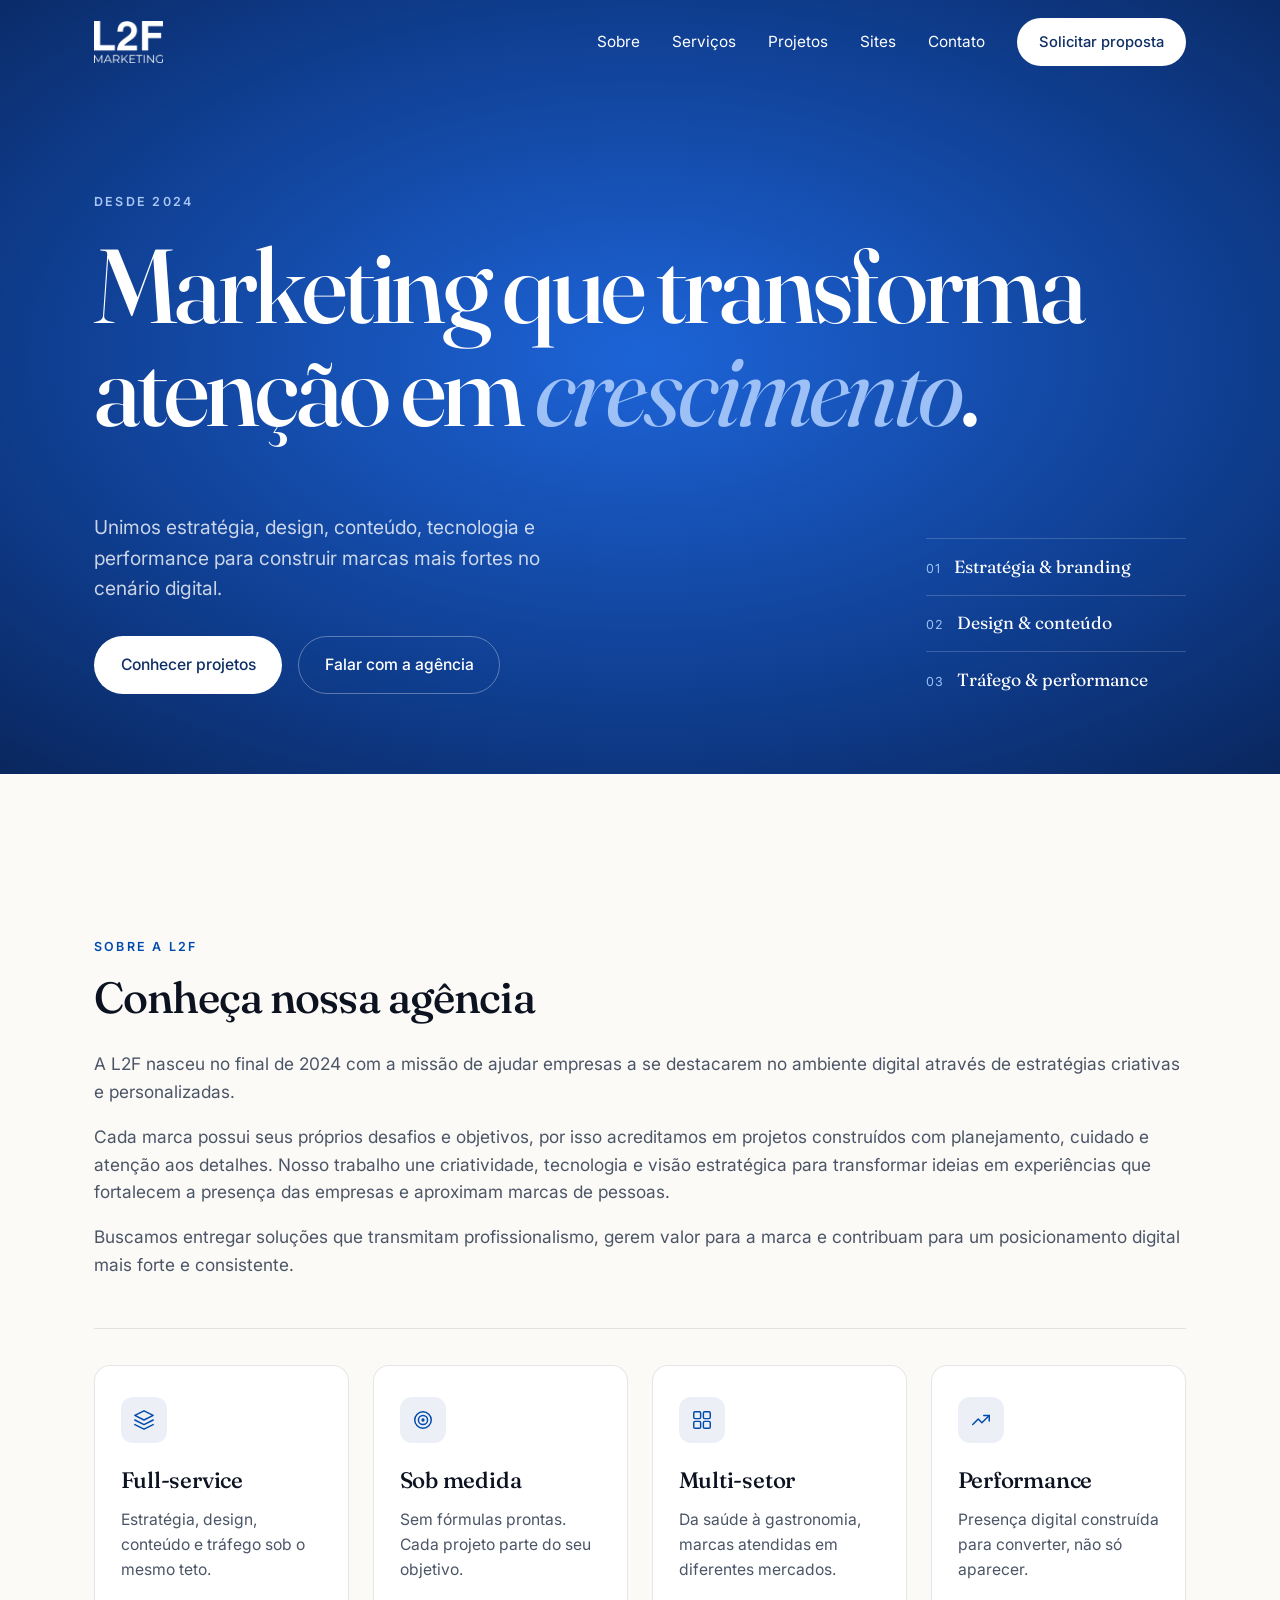
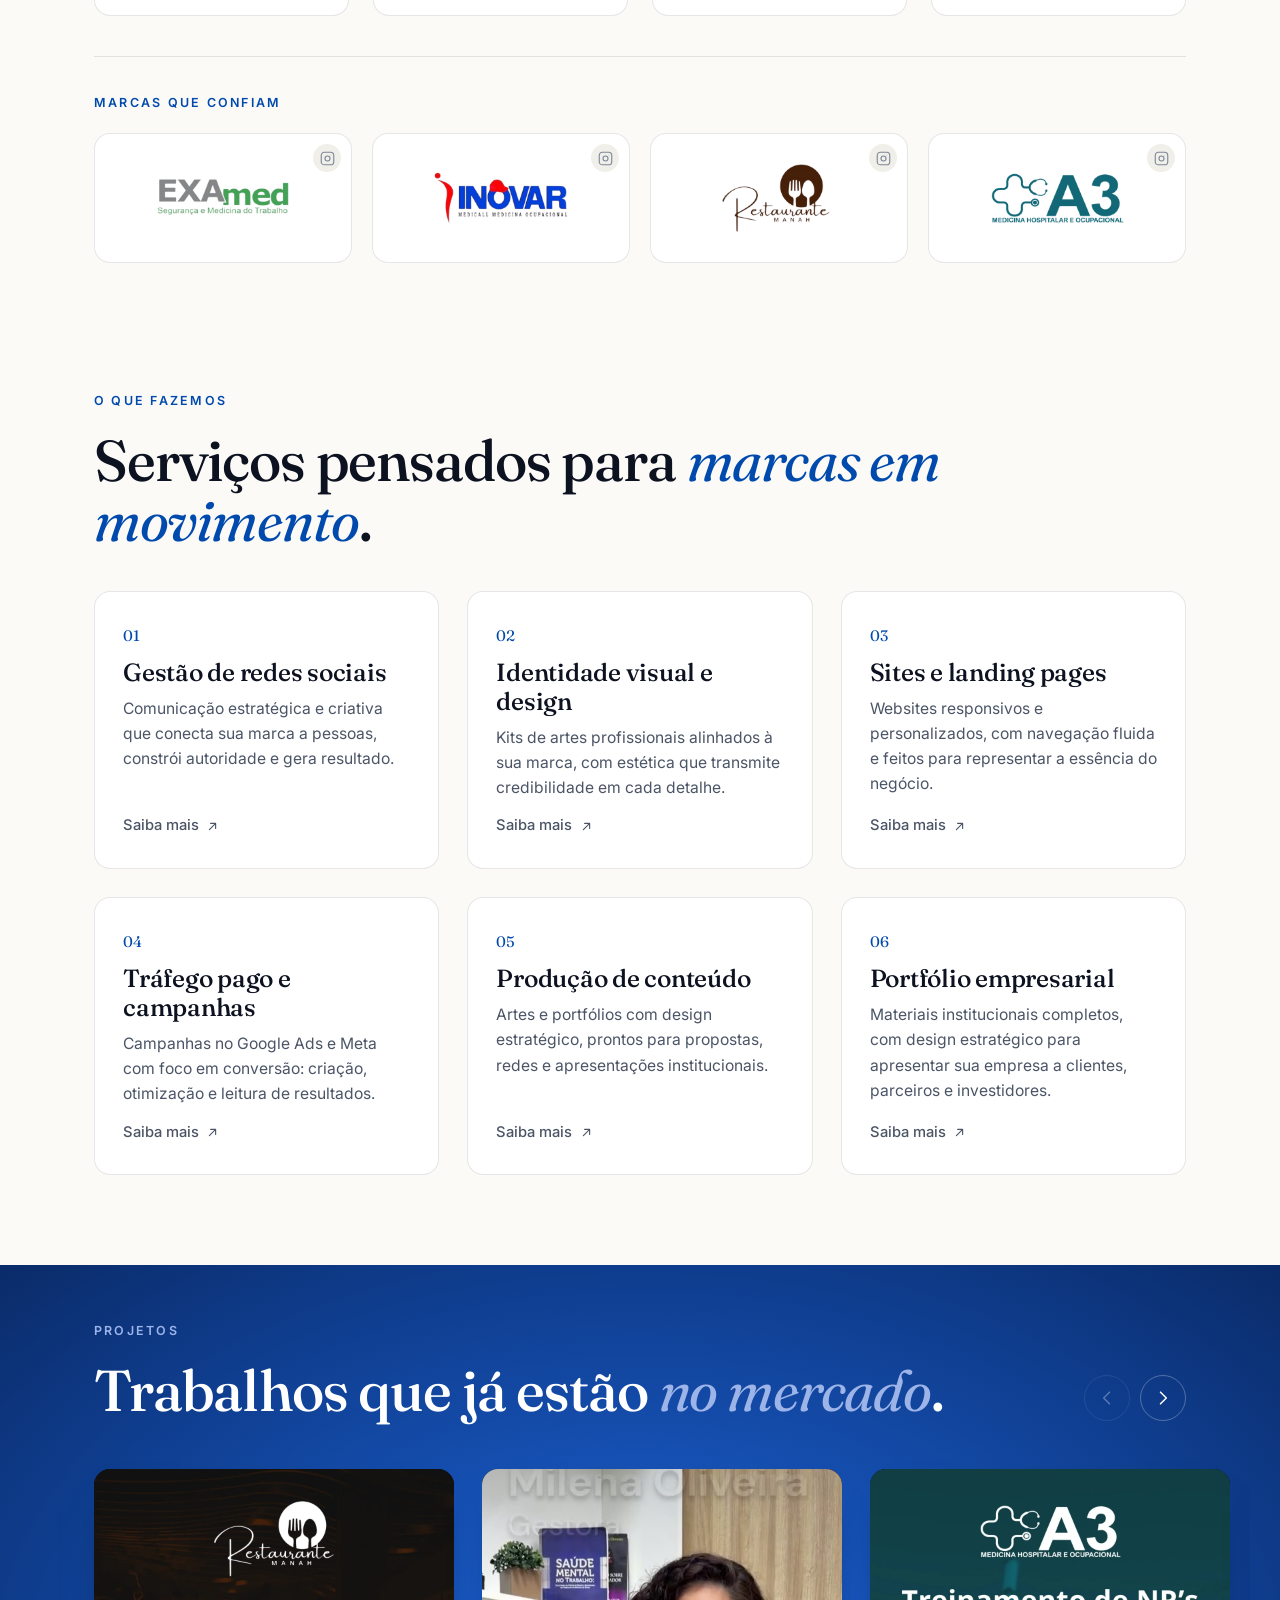
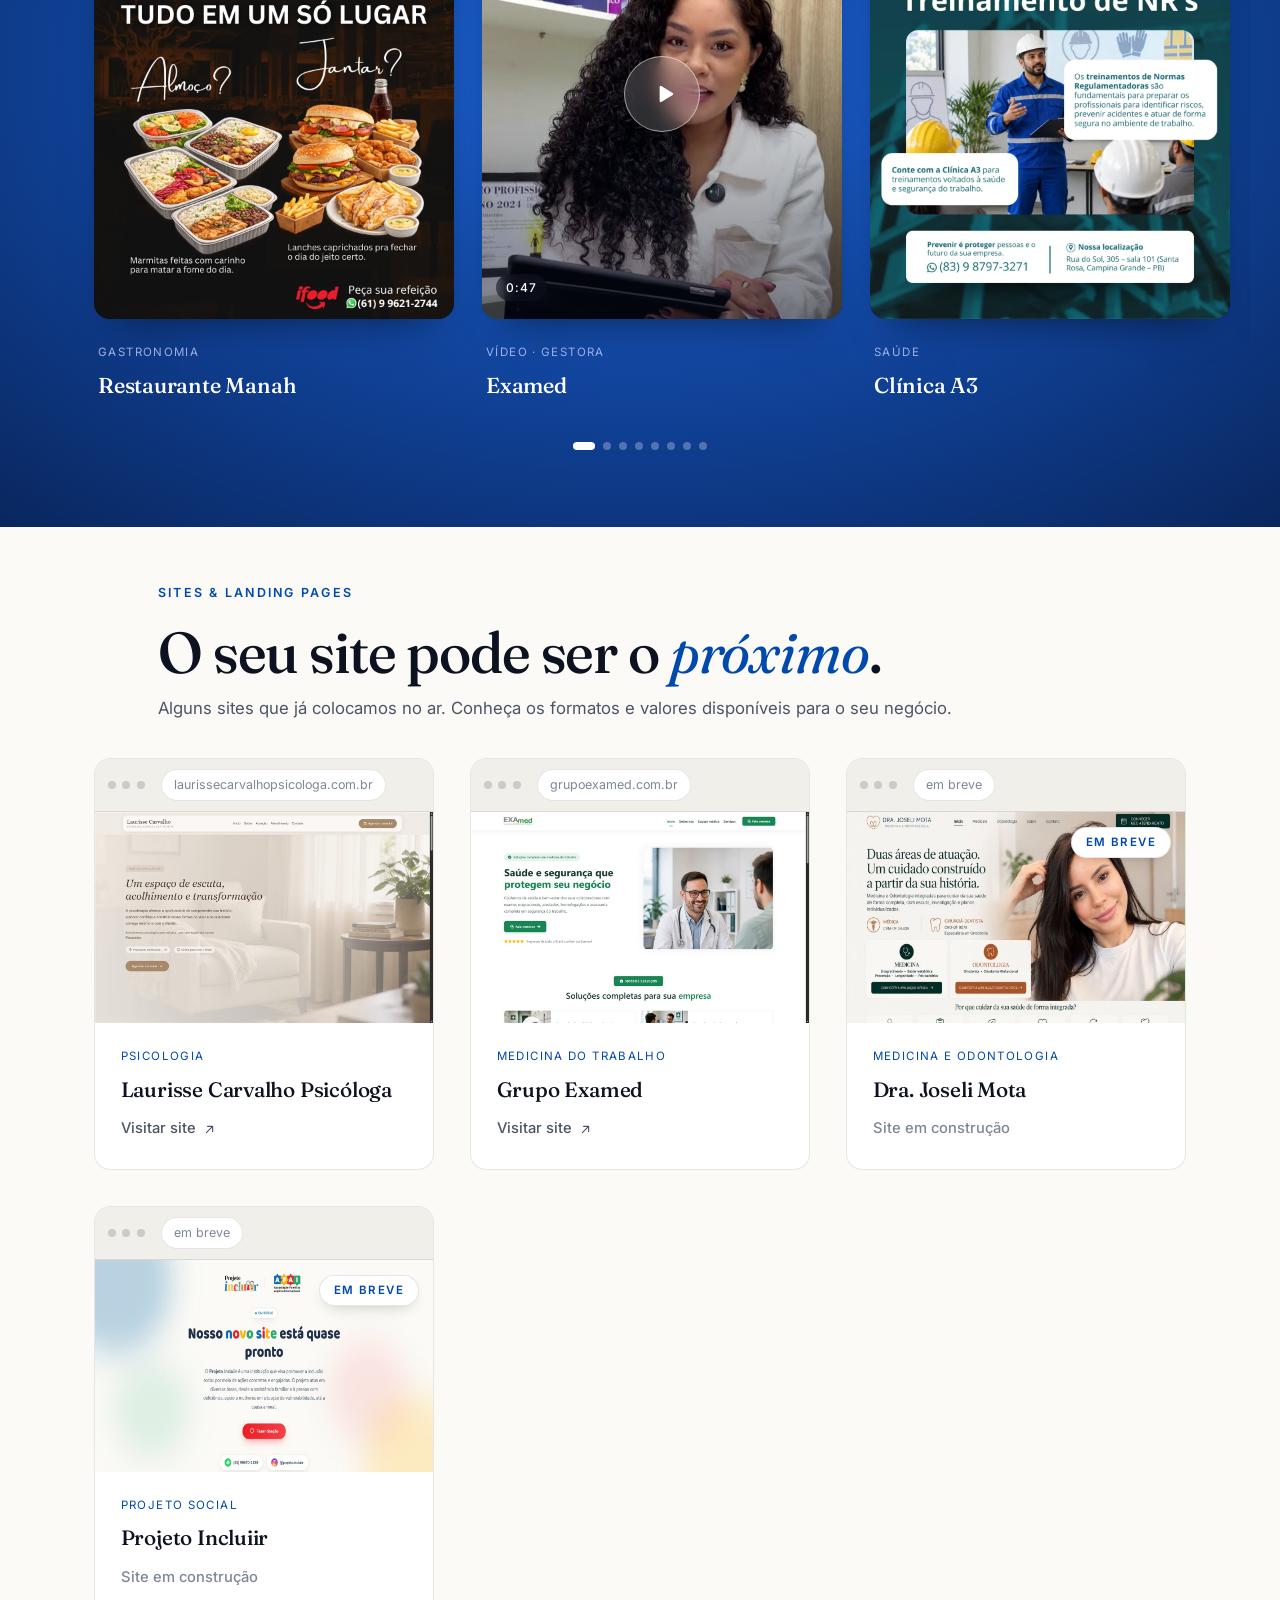
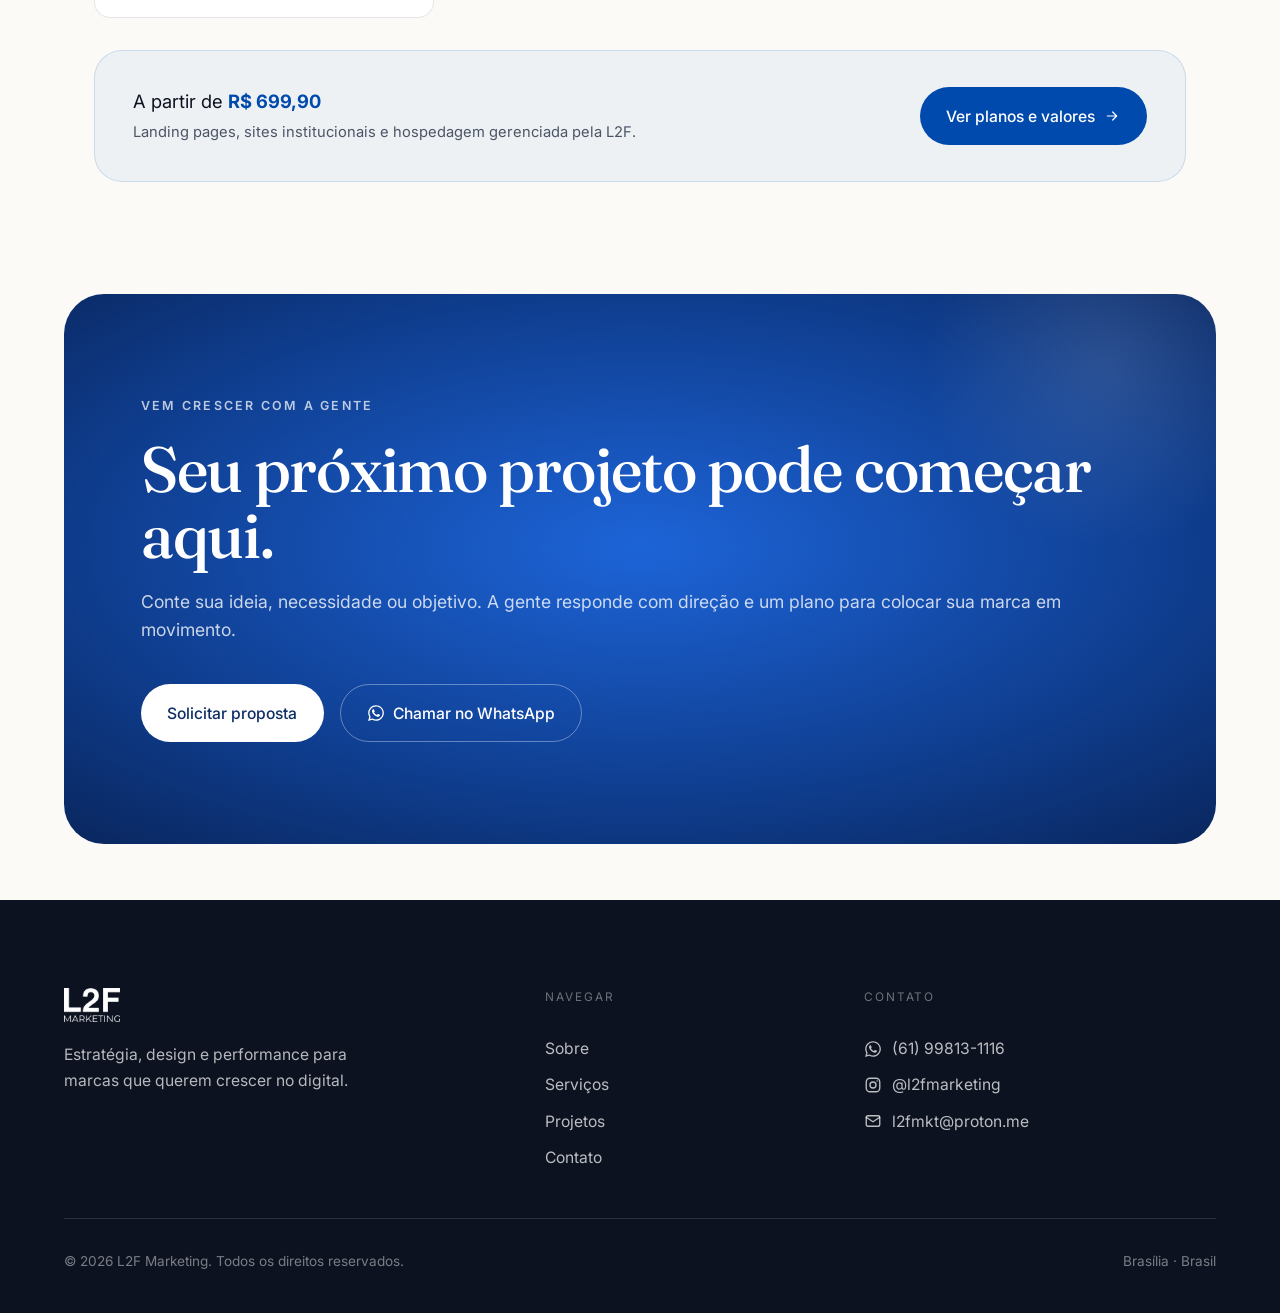
==== commit f24f943e: "Link Clínica A3 brand card to Instagram Co-Authored-By: Claude Sonnet 5.5 <noreply@anthropic.com> Cl" ====
--- a/index.html
+++ b/index.html
@@ -183,11 +183,14 @@
             <svg viewBox="0 0 24 24" width="15" height="15" fill="none" stroke="currentColor" stroke-width="1.8" stroke-linecap="round" stroke-linejoin="round"><rect x="2" y="2" width="20" height="20" rx="5"/><circle cx="12" cy="12" r="4"/><circle cx="17.5" cy="6.5" r="0.6" fill="currentColor" stroke="none"/></svg>
           </span>
         </a>
-        <div class="brand-card brand-card--static" role="img" aria-label="Clínica A3, Medicina Hospitalar e Ocupacional">
+        <a class="brand-card" href="https://instagram.com/a3medicionaocupacional" target="_blank" rel="noopener" aria-label="Clínica A3 no Instagram">
           <span class="brand-card__logo">
-            <img src="assets/brands/a3.png" alt="" loading="lazy" width="220" height="110" />
-          </span>
-        </div>
+            <img src="assets/brands/a3.png" alt="Clínica A3, Medicina Hospitalar e Ocupacional" loading="lazy" width="220" height="110" />
+          </span>
+          <span class="brand-card__insta" aria-hidden="true">
+            <svg viewBox="0 0 24 24" width="15" height="15" fill="none" stroke="currentColor" stroke-width="1.8" stroke-linecap="round" stroke-linejoin="round"><rect x="2" y="2" width="20" height="20" rx="5"/><circle cx="12" cy="12" r="4"/><circle cx="17.5" cy="6.5" r="0.6" fill="currentColor" stroke="none"/></svg>
+          </span>
+        </a>
       </div>
     </div>
   </section>
--- a/styles.css
+++ b/styles.css
@@ -490,7 +490,6 @@
   box-shadow: 0 20px 36px -24px rgba(12, 18, 32, 0.22);
   border-color: var(--line-strong);
 }
-.brand-card--static, .brand-card--static:hover { cursor: default; box-shadow: none; border-color: var(--line); }
 .brand-card__logo { position: relative; display: inline-flex; max-width: 100%; }
 .brand-card__logo img {
   display: block; max-width: 100%; max-height: 68px; width: auto; height: auto; object-fit: contain;
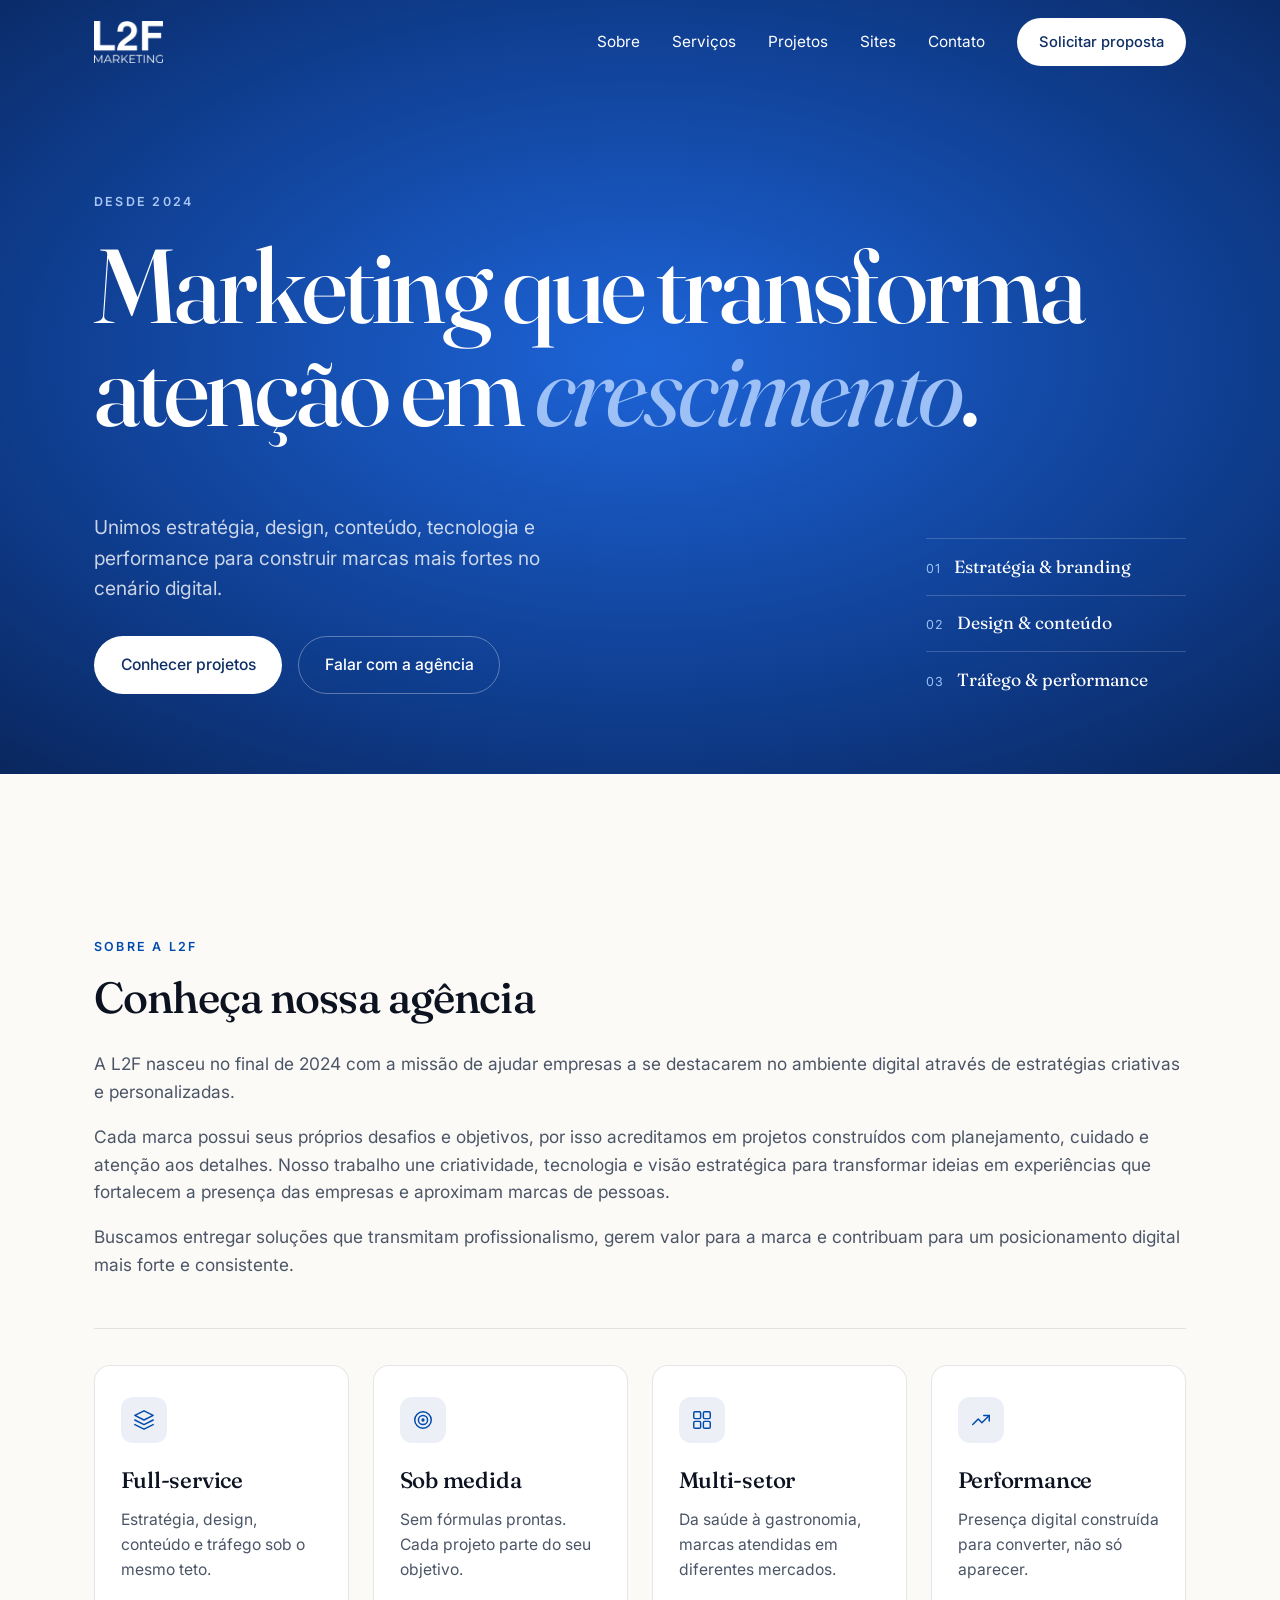
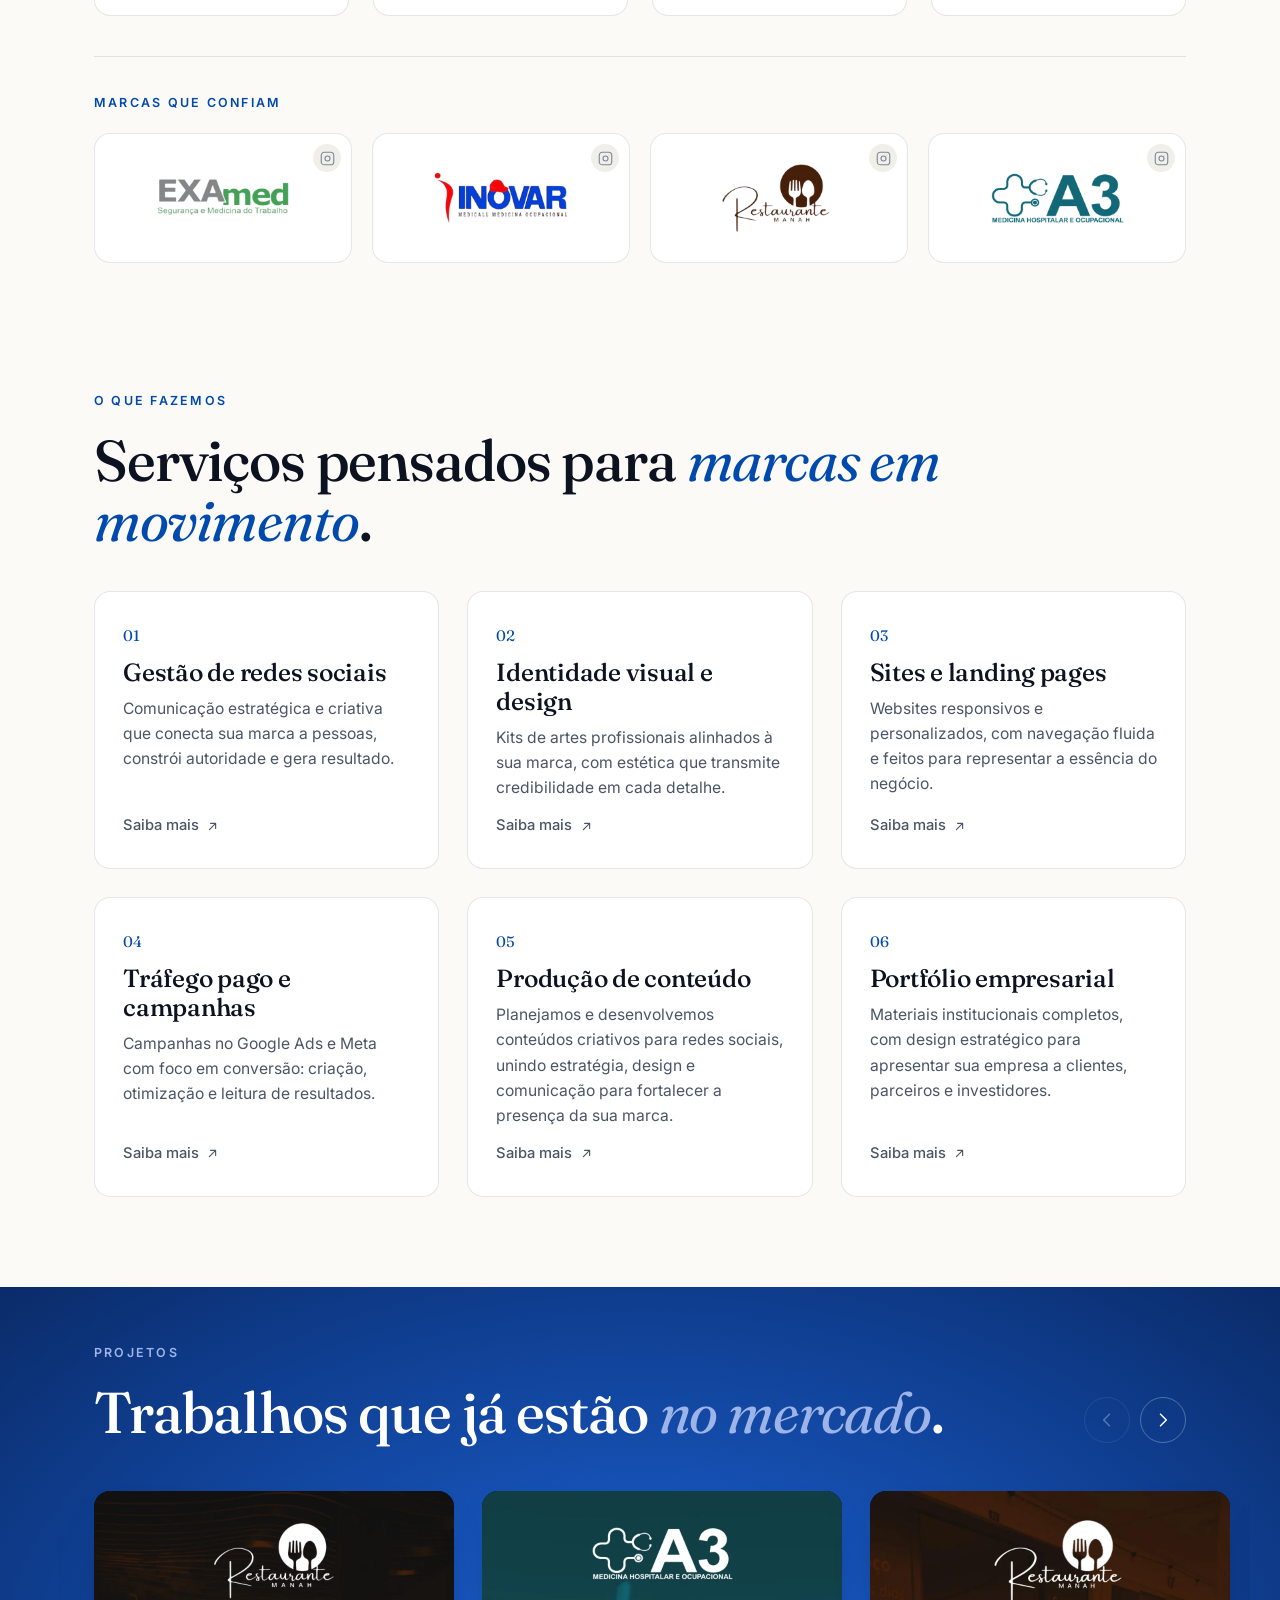
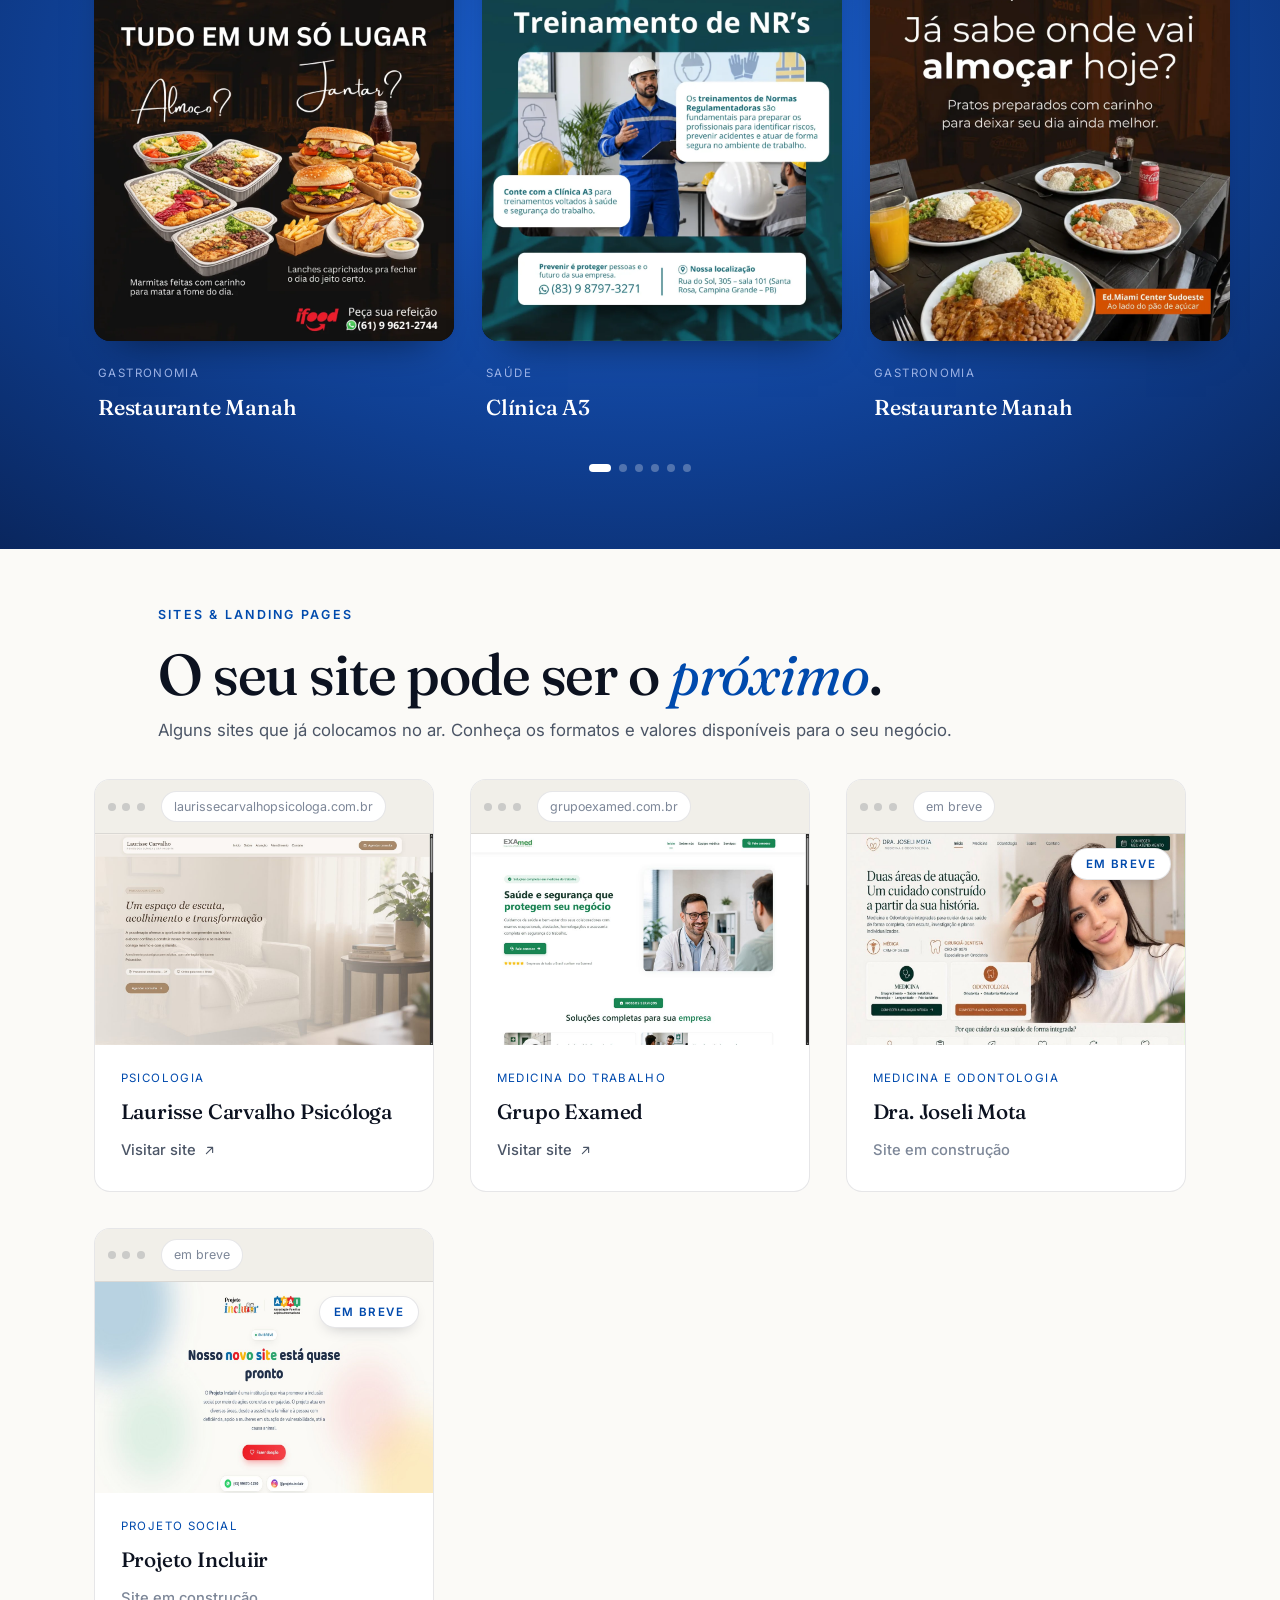
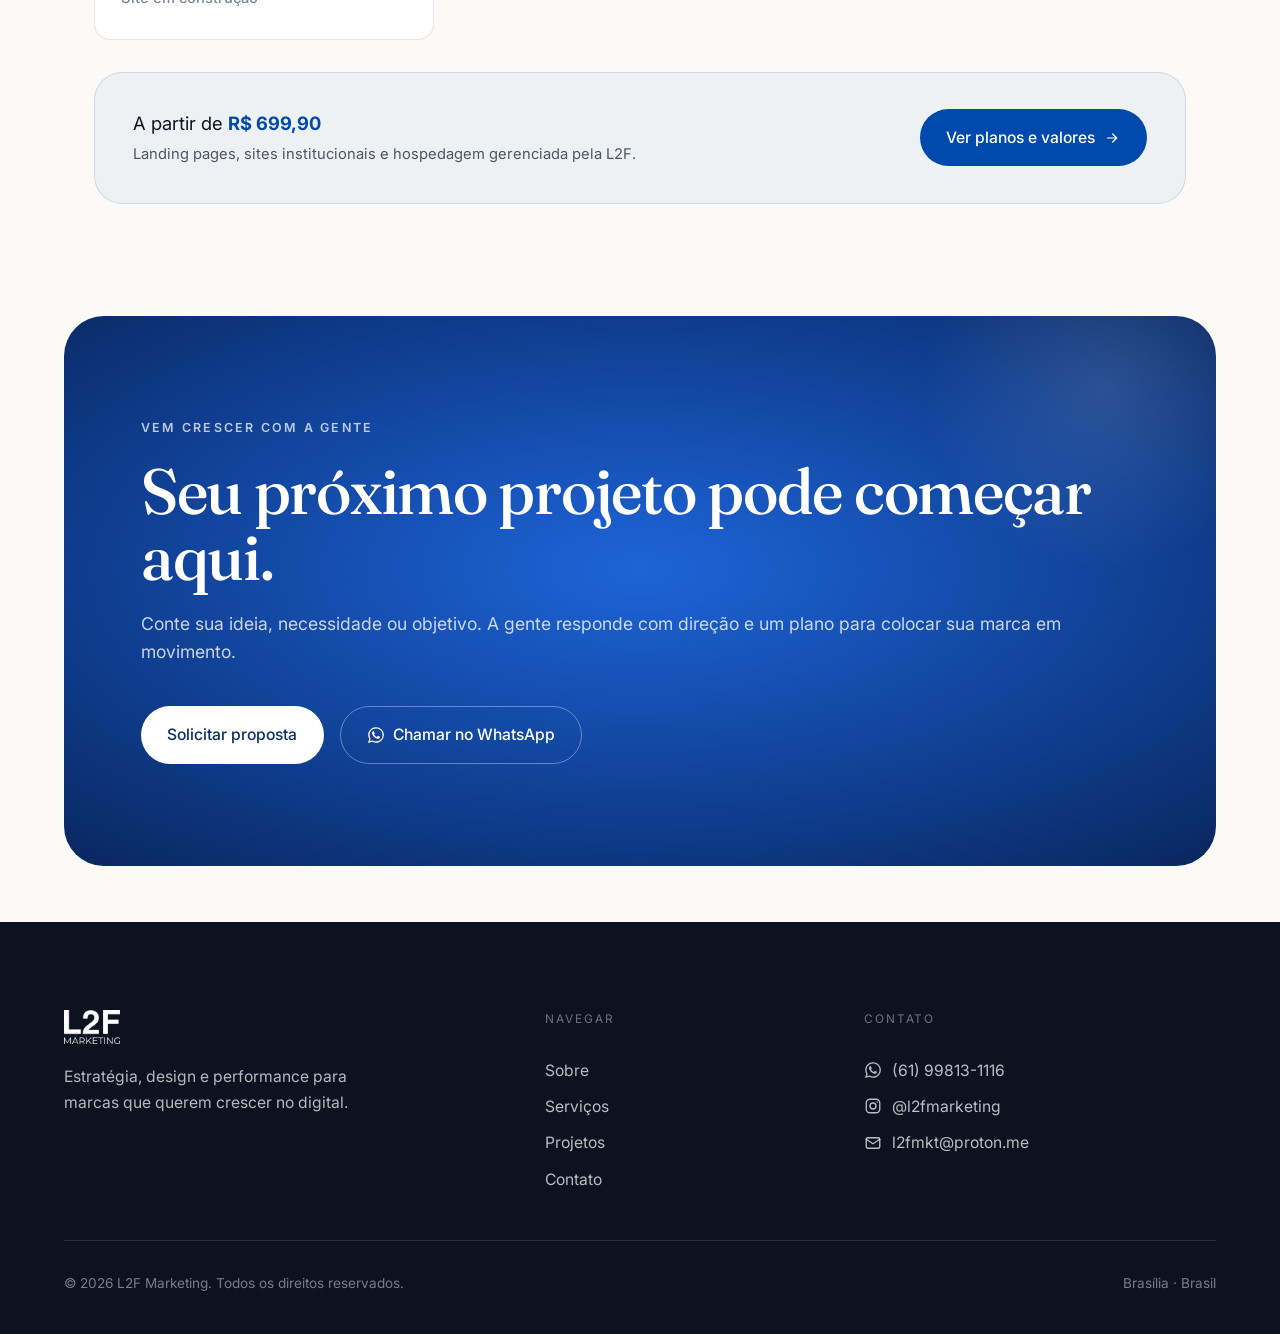
==== commit 8eb7976d: "Move Examed videos to Produção de conteúdo page; update service card text Co-Authored-By: Claude Son" ====
--- a/index.html
+++ b/index.html
@@ -183,7 +183,7 @@
             <svg viewBox="0 0 24 24" width="15" height="15" fill="none" stroke="currentColor" stroke-width="1.8" stroke-linecap="round" stroke-linejoin="round"><rect x="2" y="2" width="20" height="20" rx="5"/><circle cx="12" cy="12" r="4"/><circle cx="17.5" cy="6.5" r="0.6" fill="currentColor" stroke="none"/></svg>
           </span>
         </a>
-        <a class="brand-card" href="https://instagram.com/a3medicionaocupacional" target="_blank" rel="noopener" aria-label="Clínica A3 no Instagram">
+        <a class="brand-card" href="https://instagram.com/a3medicinaocupacional" target="_blank" rel="noopener" aria-label="Clínica A3 no Instagram">
           <span class="brand-card__logo">
             <img src="assets/brands/a3.png" alt="Clínica A3, Medicina Hospitalar e Ocupacional" loading="lazy" width="220" height="110" />
           </span>
@@ -242,7 +242,7 @@
       <a class="service-card reveal" href="servicos/producao-conteudo.html">
         <span class="service-card__num">05</span>
         <h3>Produção de conteúdo</h3>
-        <p>Artes e portfólios com design estratégico, prontos para propostas, redes e apresentações institucionais.</p>
+        <p>Planejamos e desenvolvemos conteúdos criativos para redes sociais, unindo estratégia, design e comunicação para fortalecer a presença da sua marca.</p>
         <span class="service-card__link">
           Saiba mais
           <svg viewBox="0 0 24 24" width="15" height="15" fill="none" stroke="currentColor" stroke-width="1.8" stroke-linecap="round" stroke-linejoin="round"><path d="M7 17 17 7M9 7h8v8"/></svg>
@@ -291,28 +291,6 @@
             <h3>Restaurante Manah</h3>
           </div>
         </li>
-
-        <li class="work__item work__item--video">
-          <div class="work__media vplayer" data-duration="0:47">
-            <video playsinline preload="none" poster="assets/videos/examed-gestora.jpg" aria-label="Vídeo da Examed com a gestora">
-              <source src="assets/videos/examed-gestora.mp4" type="video/mp4" />
-            </video>
-            <button type="button" class="vplayer__play" aria-label="Reproduzir vídeo">
-              <svg viewBox="0 0 24 24" width="26" height="26" fill="currentColor" aria-hidden="true"><path d="M8 5.5v13a1 1 0 0 0 1.5.86l10.5-6.5a1 1 0 0 0 0-1.72L9.5 4.64A1 1 0 0 0 8 5.5Z"/></svg>
-            </button>
-            <span class="vplayer__time" aria-hidden="true">0:47</span>
-            <button type="button" class="vplayer__mute" aria-label="Silenciar" aria-pressed="false">
-              <svg class="i-on" viewBox="0 0 24 24" width="18" height="18" fill="none" stroke="currentColor" stroke-width="1.8" stroke-linecap="round" stroke-linejoin="round" aria-hidden="true"><path d="M4 9.5h3.5L12 6v12l-4.5-3.5H4z"/><path d="M16 9a4 4 0 0 1 0 6M18.5 6.5a7.5 7.5 0 0 1 0 11"/></svg>
-              <svg class="i-off" viewBox="0 0 24 24" width="18" height="18" fill="none" stroke="currentColor" stroke-width="1.8" stroke-linecap="round" stroke-linejoin="round" aria-hidden="true"><path d="M4 9.5h3.5L12 6v12l-4.5-3.5H4z"/><path d="m16 9.5 5 5M21 9.5l-5 5"/></svg>
-            </button>
-            <div class="vplayer__bar" role="progressbar" aria-label="Progresso do vídeo"><span></span></div>
-          </div>
-          <div class="work__caption">
-            <span class="work__cat">Vídeo · Gestora</span>
-            <h3>Examed</h3>
-          </div>
-        </li>
-
         <li class="work__item" data-full="assets/portfolio/a3-full.jpg" tabindex="0" role="button" aria-label="Ampliar projeto Clínica A3 Medicina Hospitalar e Ocupacional">
           <div class="work__media">
             <img src="assets/optimized/a3.webp" alt="Peça da Clínica A3 sobre treinamento de NRs e segurança do trabalho" loading="lazy" width="1080" height="1350" />
@@ -364,29 +342,6 @@
             <h3>Examed</h3>
           </div>
         </li>
-
-
-        <li class="work__item work__item--video">
-          <div class="work__media vplayer" data-duration="0:35">
-            <video playsinline preload="none" poster="assets/videos/examed-psicologa.jpg" aria-label="Vídeo da Examed com a psicóloga">
-              <source src="assets/videos/examed-psicologa.mp4" type="video/mp4" />
-            </video>
-            <button type="button" class="vplayer__play" aria-label="Reproduzir vídeo">
-              <svg viewBox="0 0 24 24" width="26" height="26" fill="currentColor" aria-hidden="true"><path d="M8 5.5v13a1 1 0 0 0 1.5.86l10.5-6.5a1 1 0 0 0 0-1.72L9.5 4.64A1 1 0 0 0 8 5.5Z"/></svg>
-            </button>
-            <span class="vplayer__time" aria-hidden="true">0:35</span>
-            <button type="button" class="vplayer__mute" aria-label="Silenciar" aria-pressed="false">
-              <svg class="i-on" viewBox="0 0 24 24" width="18" height="18" fill="none" stroke="currentColor" stroke-width="1.8" stroke-linecap="round" stroke-linejoin="round" aria-hidden="true"><path d="M4 9.5h3.5L12 6v12l-4.5-3.5H4z"/><path d="M16 9a4 4 0 0 1 0 6M18.5 6.5a7.5 7.5 0 0 1 0 11"/></svg>
-              <svg class="i-off" viewBox="0 0 24 24" width="18" height="18" fill="none" stroke="currentColor" stroke-width="1.8" stroke-linecap="round" stroke-linejoin="round" aria-hidden="true"><path d="M4 9.5h3.5L12 6v12l-4.5-3.5H4z"/><path d="m16 9.5 5 5M21 9.5l-5 5"/></svg>
-            </button>
-            <div class="vplayer__bar" role="progressbar" aria-label="Progresso do vídeo"><span></span></div>
-          </div>
-          <div class="work__caption">
-            <span class="work__cat">Vídeo · Psicóloga</span>
-            <h3>Examed</h3>
-          </div>
-        </li>
-
         <li class="work__item" data-full="assets/portfolio/inovar-full.jpg" tabindex="0" role="button" aria-label="Ampliar projeto Inovar Medicina Ocupacional">
           <div class="work__media">
             <img src="assets/optimized/inovar.webp" alt="Peça institucional da Inovar Medicina Ocupacional sobre medicina do trabalho" loading="lazy" width="1080" height="1350" />
--- a/styles.css
+++ b/styles.css
@@ -293,6 +293,15 @@
    the generous default bottom padding leaves a very tall empty gap. */
 .service-included--tight { padding-bottom: clamp(1.5rem, 3vw, 2.25rem); }
 .service-included--tight .service-included__lead { margin-bottom: 0; }
+.service-included:has(+ .service-videos) { padding-bottom: clamp(1rem, 3vw, 2rem); }
+.service-videos { max-width: var(--container); margin-inline: auto; padding: clamp(2rem, 4vw, 3rem) var(--gutter) clamp(4rem, 8vw, 6.5rem); }
+.service-videos .section-head { padding: 0 0 2rem; max-width: none; }
+.video-grid { display: grid; grid-template-columns: repeat(auto-fit, minmax(260px, 340px)); gap: clamp(1.25rem, 3vw, 2rem); }
+.video-card { margin: 0; }
+.video-card .work__media { box-shadow: 0 24px 44px -26px rgba(12, 18, 32, 0.4); }
+.video-card figcaption { padding: 1rem .25rem 0; }
+.video-card__cat { font-size: .72rem; letter-spacing: .12em; text-transform: uppercase; color: var(--blue); }
+.video-card h3 { font-family: var(--font-display); font-size: 1.3rem; margin: .3rem 0 0; }
 .included__grid {
   display: grid; grid-template-columns: repeat(auto-fit, minmax(280px, 1fr)); gap: 1.5rem;
 }
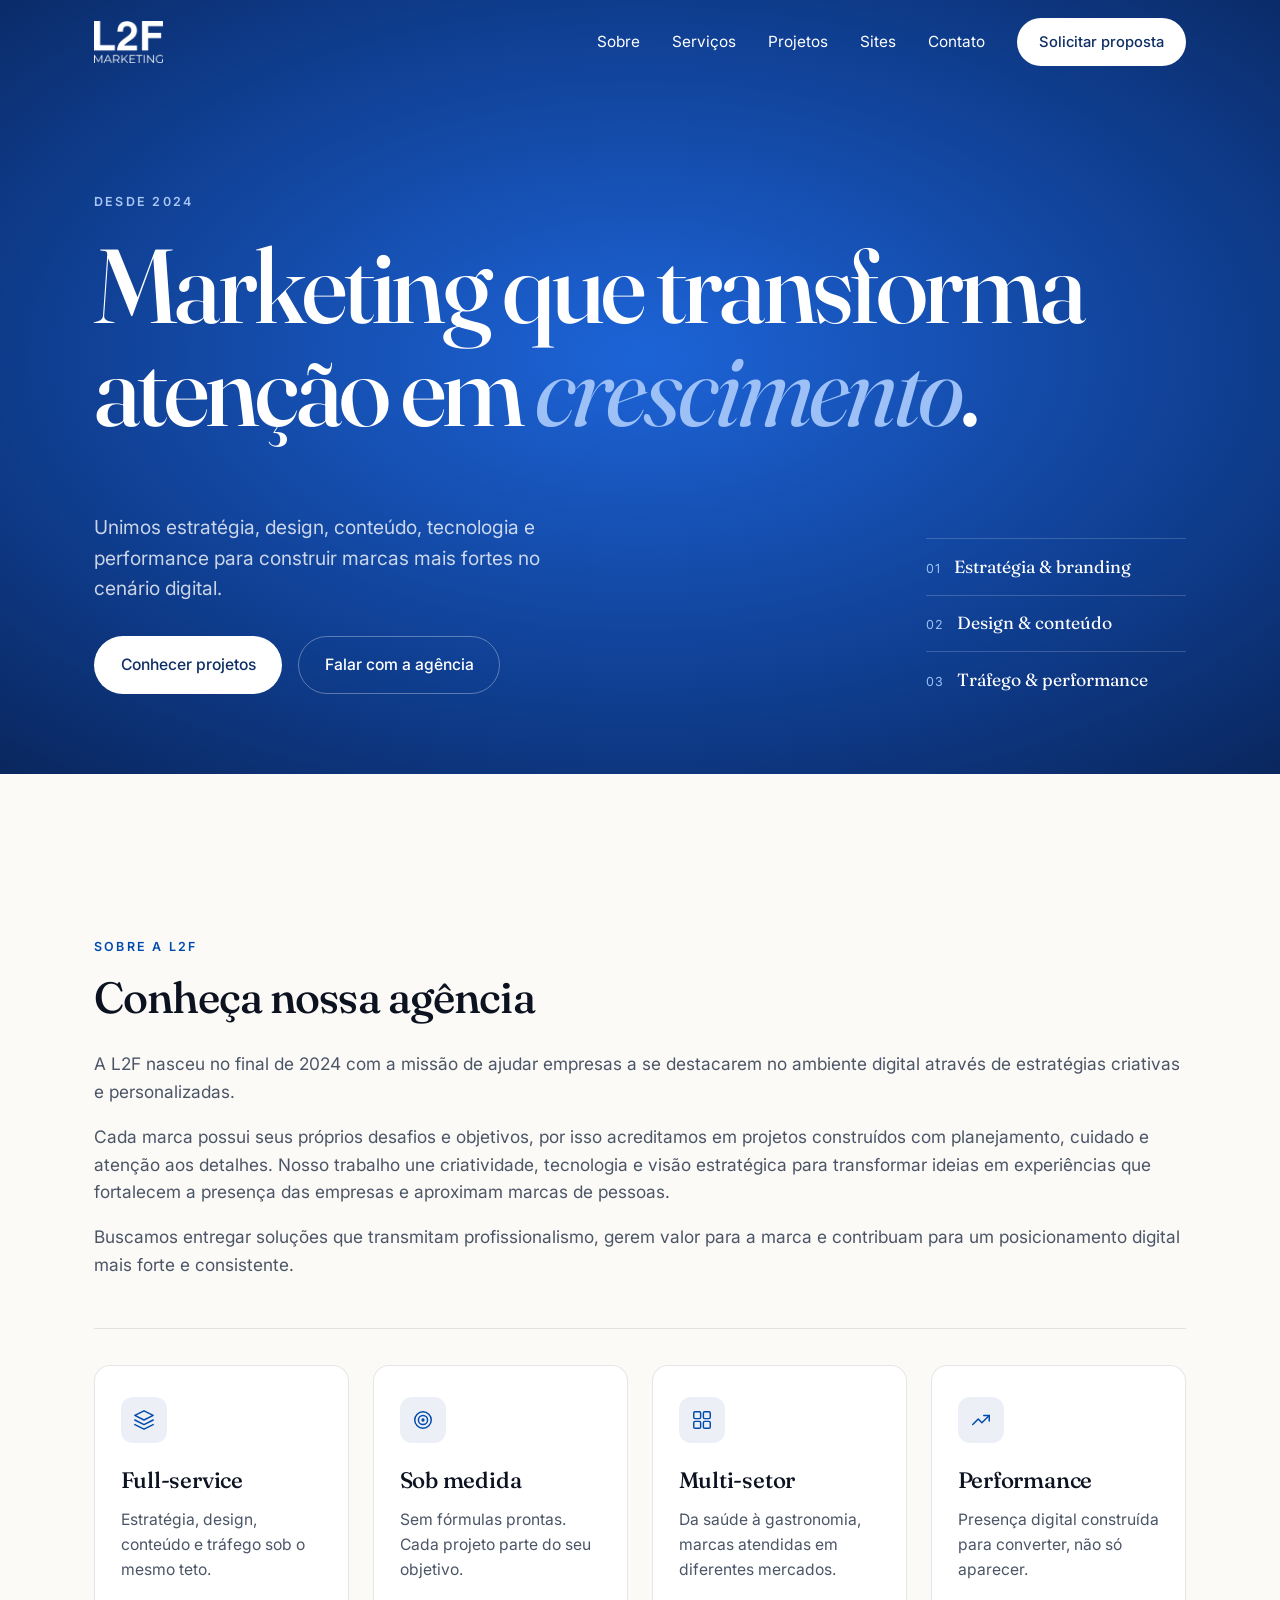
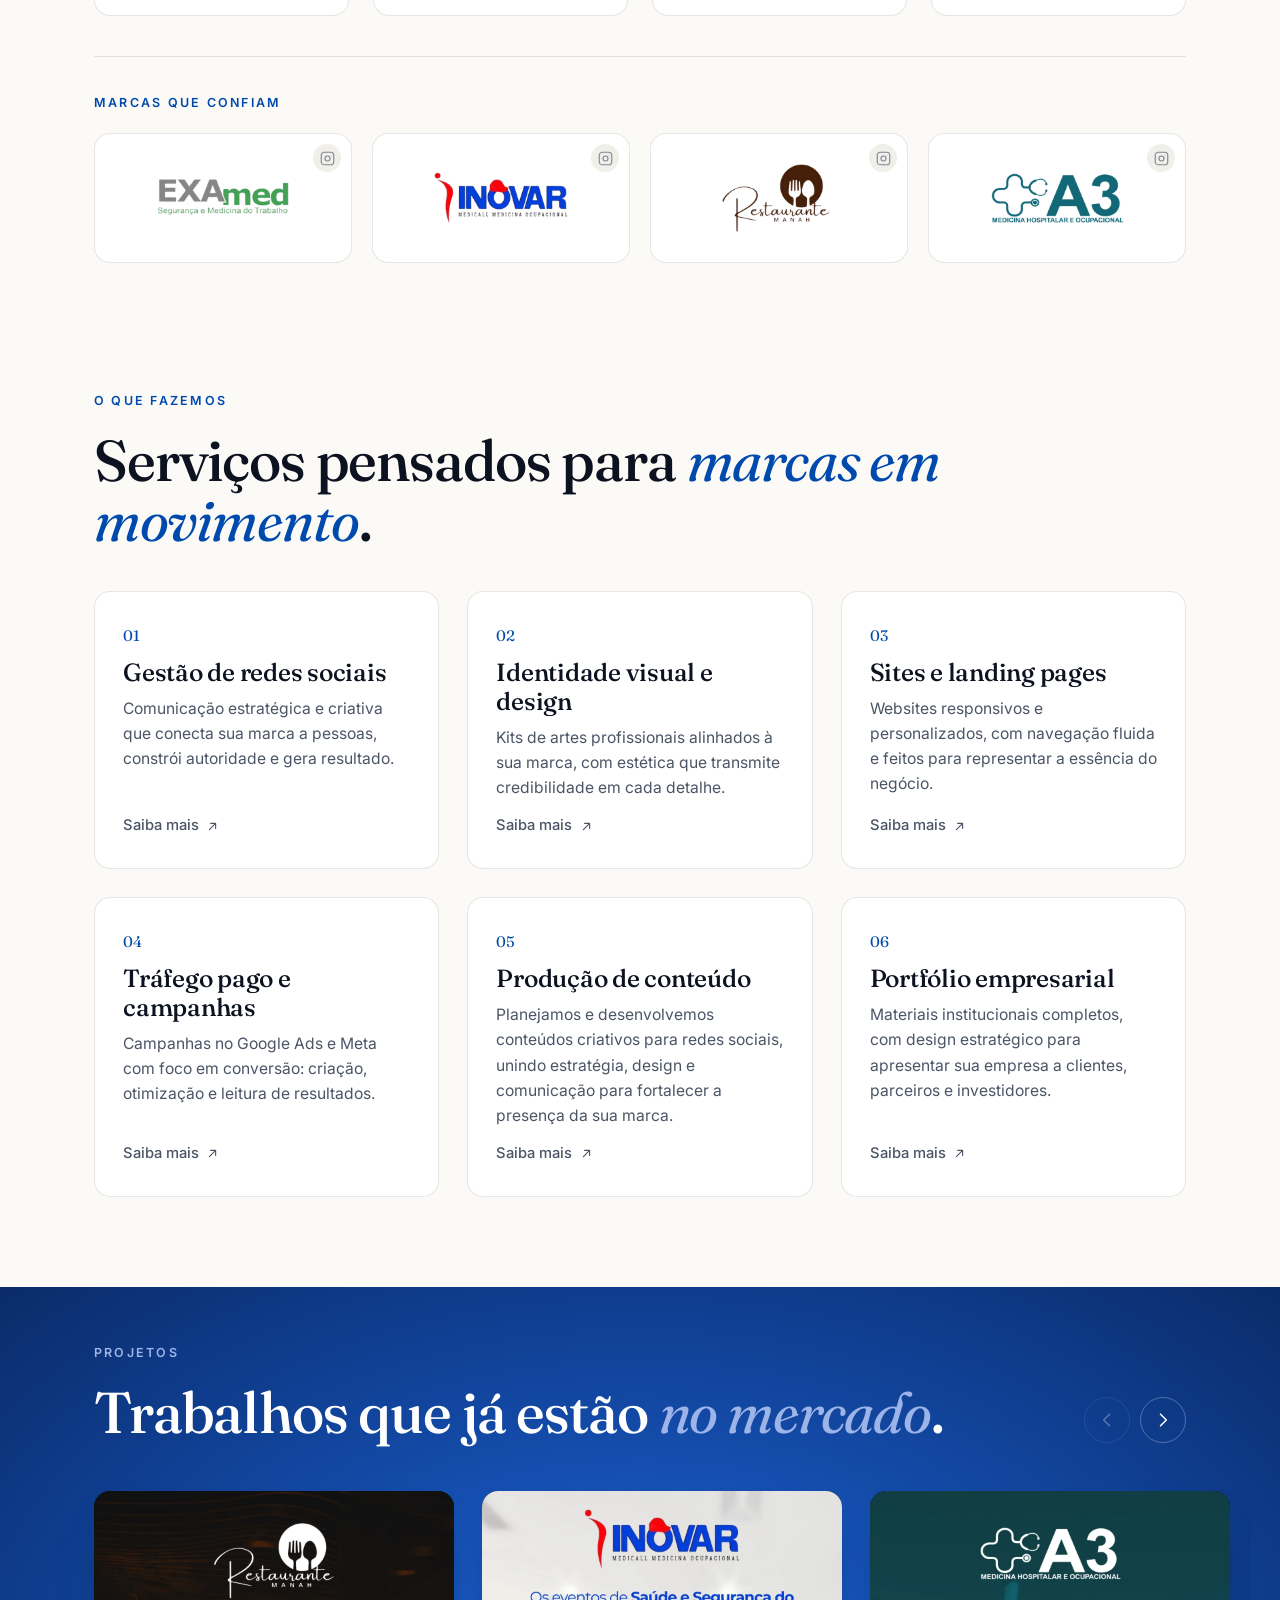
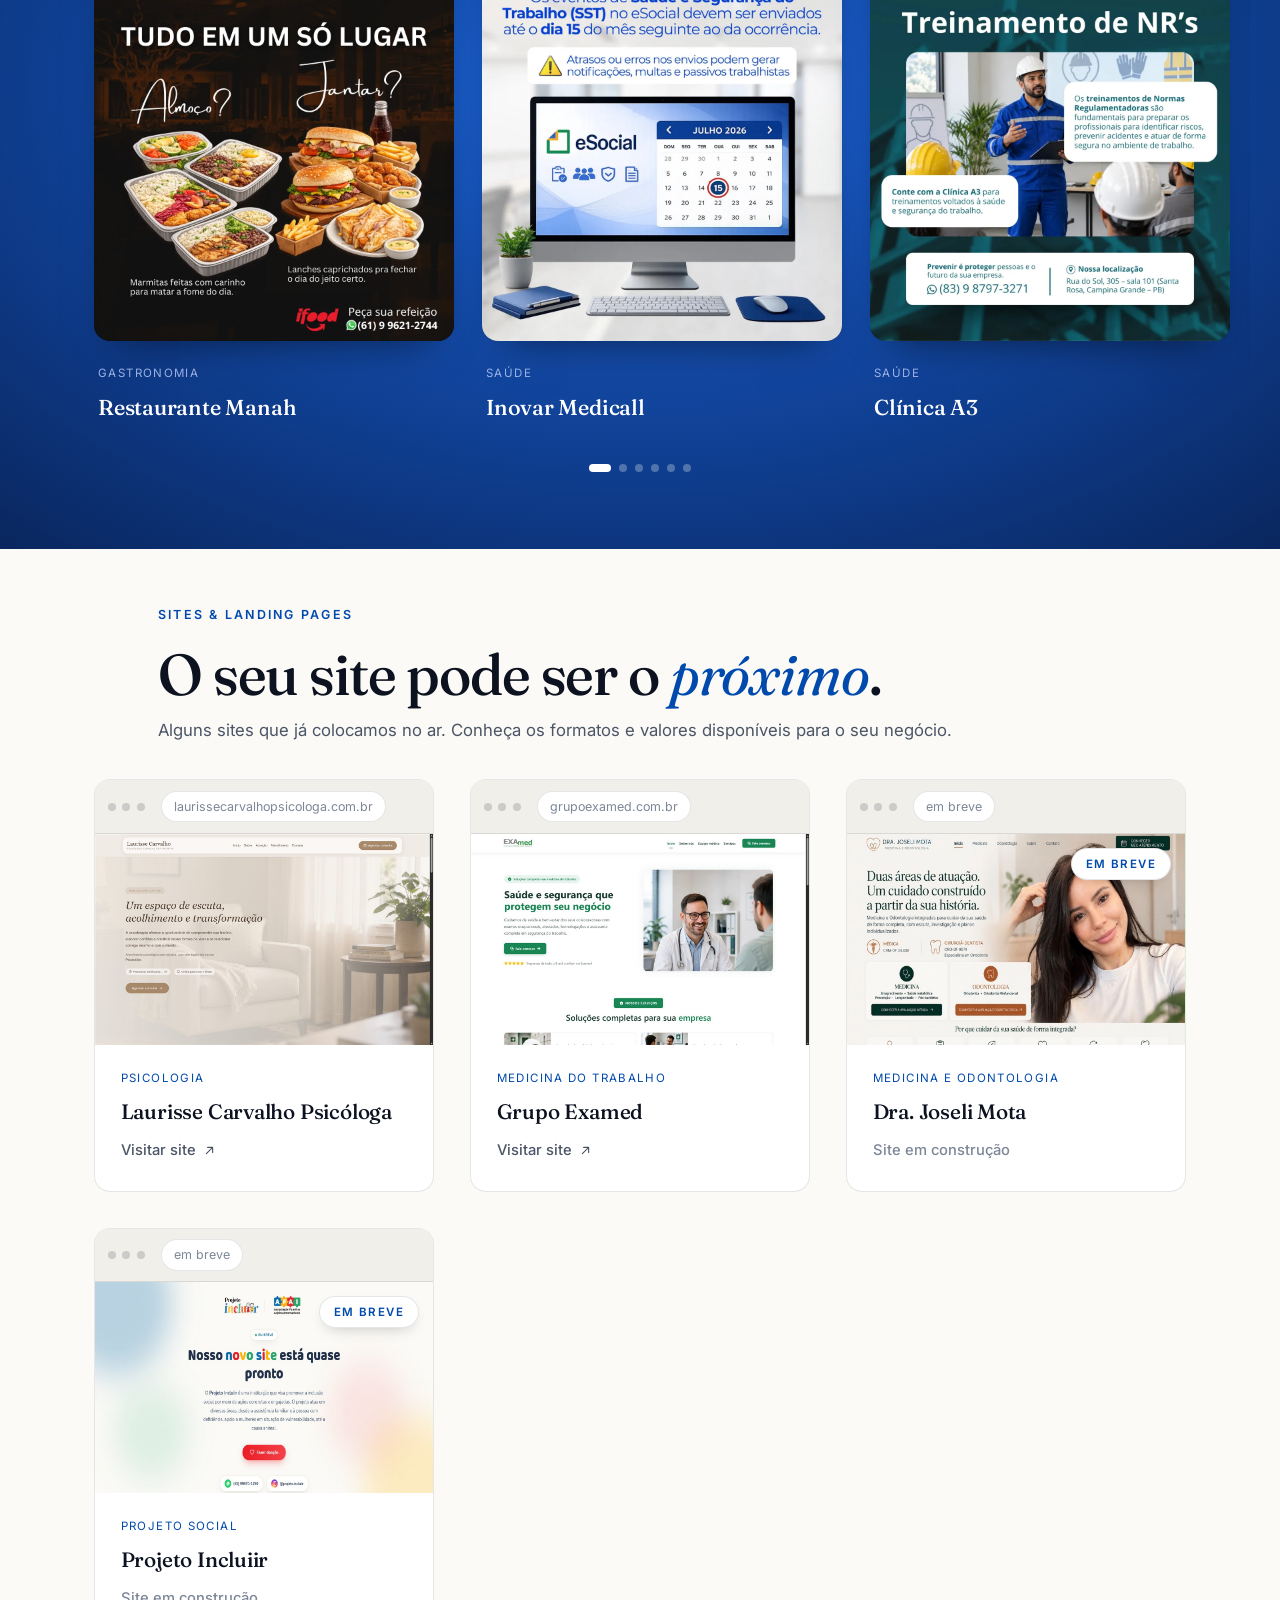
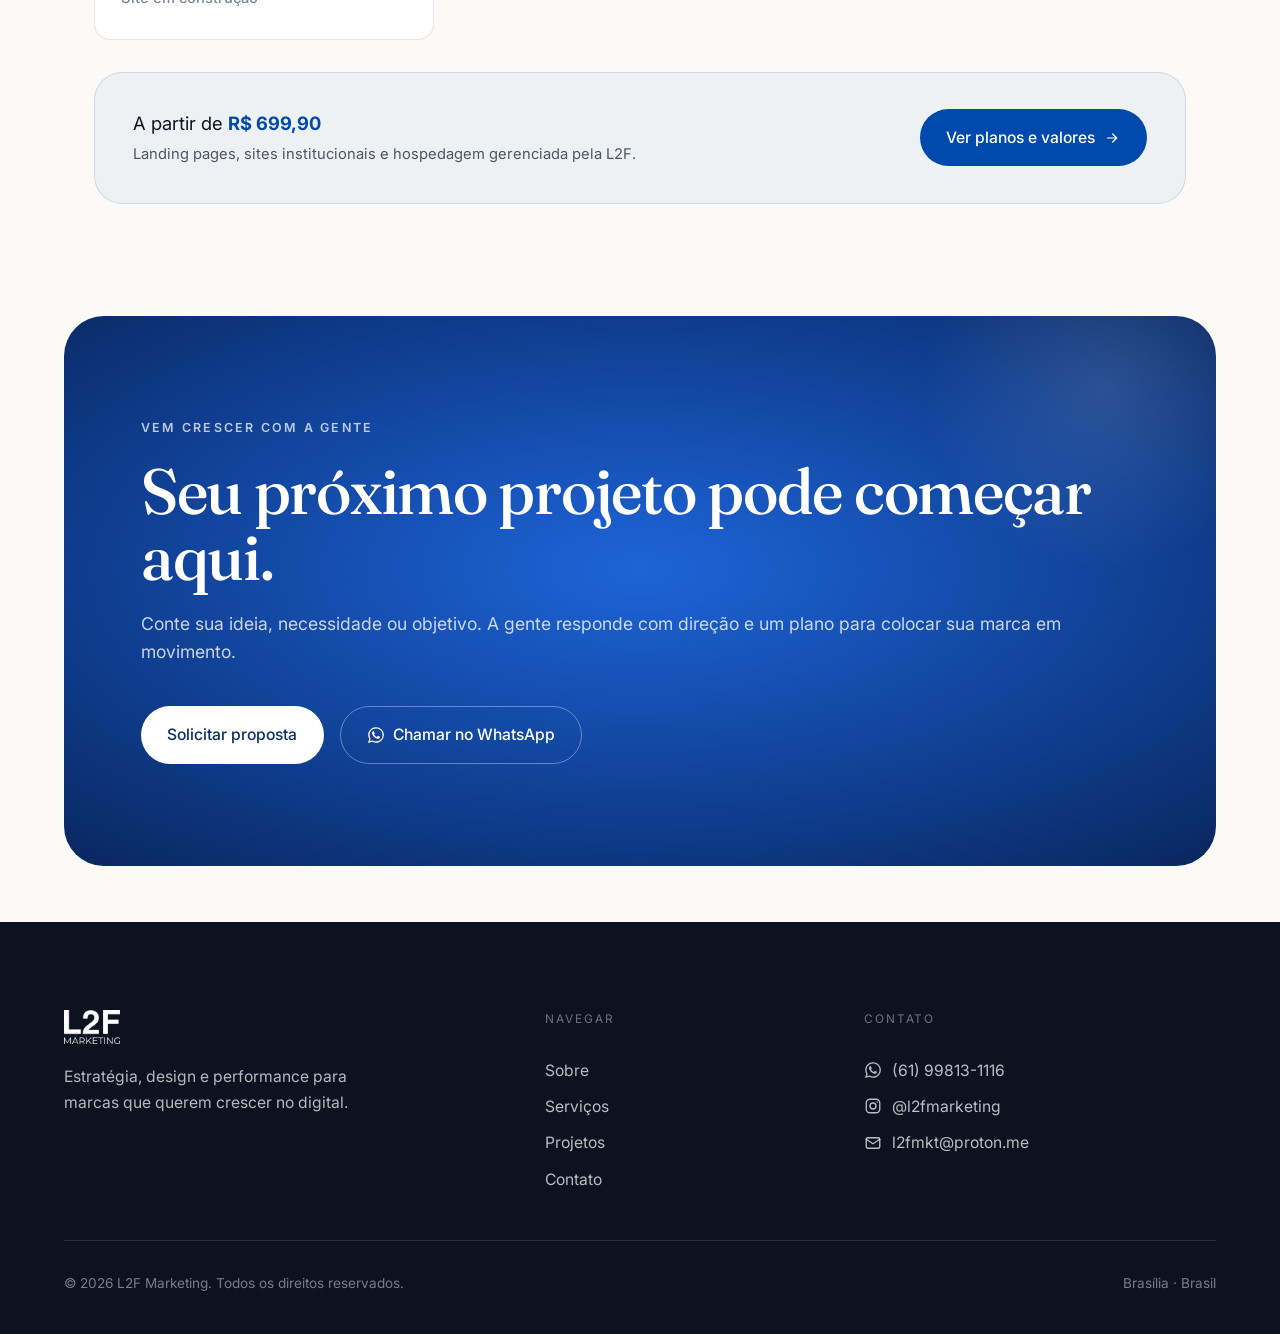
==== commit a98cd503: "Carousel order: Inovar eSocial 2nd, Manah lunch art last Co-Authored-By: Claude Sonnet 5.5 <noreply@" ====
--- a/index.html
+++ b/index.html
@@ -291,6 +291,20 @@
             <h3>Restaurante Manah</h3>
           </div>
         </li>
+
+        <li class="work__item" data-full="assets/portfolio/inovar-2-full.jpg" tabindex="0" role="button" aria-label="Ampliar projeto Inovar Medicina Ocupacional">
+          <div class="work__media">
+            <img src="assets/optimized/inovar-2.webp" alt="Peça institucional da Inovar Medicall sobre prazos do eSocial em SST" loading="lazy" width="1080" height="1350" />
+            <span class="work__zoom" aria-hidden="true">
+              <svg viewBox="0 0 24 24" width="18" height="18" fill="none" stroke="currentColor" stroke-width="1.8"><circle cx="11" cy="11" r="7"/><path d="M21 21l-4.3-4.3M11 8v6M8 11h6" stroke-linecap="round"/></svg>
+            </span>
+          </div>
+          <div class="work__caption">
+            <span class="work__cat">Saúde</span>
+            <h3>Inovar Medicall</h3>
+          </div>
+        </li>
+
         <li class="work__item" data-full="assets/portfolio/a3-full.jpg" tabindex="0" role="button" aria-label="Ampliar projeto Clínica A3 Medicina Hospitalar e Ocupacional">
           <div class="work__media">
             <img src="assets/optimized/a3.webp" alt="Peça da Clínica A3 sobre treinamento de NRs e segurança do trabalho" loading="lazy" width="1080" height="1350" />
@@ -304,6 +318,32 @@
           </div>
         </li>
 
+        <li class="work__item" data-full="assets/portfolio/examed-2-full.jpg" tabindex="0" role="button" aria-label="Ampliar projeto Examed Medicina do Trabalho">
+          <div class="work__media">
+            <img src="assets/optimized/examed-2.webp" alt="Peça da Examed sobre os riscos de negligenciar a saúde do colaborador" loading="lazy" width="1080" height="1350" />
+            <span class="work__zoom" aria-hidden="true">
+              <svg viewBox="0 0 24 24" width="18" height="18" fill="none" stroke="currentColor" stroke-width="1.8"><circle cx="11" cy="11" r="7"/><path d="M21 21l-4.3-4.3M11 8v6M8 11h6" stroke-linecap="round"/></svg>
+            </span>
+          </div>
+          <div class="work__caption">
+            <span class="work__cat">Saúde</span>
+            <h3>Examed</h3>
+          </div>
+        </li>
+
+        <li class="work__item" data-full="assets/portfolio/inovar-full.jpg" tabindex="0" role="button" aria-label="Ampliar projeto Inovar Medicina Ocupacional">
+          <div class="work__media">
+            <img src="assets/optimized/inovar.webp" alt="Peça institucional da Inovar Medicina Ocupacional sobre medicina do trabalho" loading="lazy" width="1080" height="1350" />
+            <span class="work__zoom" aria-hidden="true">
+              <svg viewBox="0 0 24 24" width="18" height="18" fill="none" stroke="currentColor" stroke-width="1.8"><circle cx="11" cy="11" r="7"/><path d="M21 21l-4.3-4.3M11 8v6M8 11h6" stroke-linecap="round"/></svg>
+            </span>
+          </div>
+          <div class="work__caption">
+            <span class="work__cat">Saúde</span>
+            <h3>Inovar Medicall</h3>
+          </div>
+        </li>
+
         <li class="work__item" data-full="assets/portfolio/manah-2-full.jpg" tabindex="0" role="button" aria-label="Ampliar projeto Restaurante Manah">
           <div class="work__media">
             <img src="assets/optimized/manah-2.webp" alt="Peça de divulgação do Restaurante Manah convidando para o almoço" loading="lazy" width="1080" height="1350" />
@@ -314,44 +354,6 @@
           <div class="work__caption">
             <span class="work__cat">Gastronomia</span>
             <h3>Restaurante Manah</h3>
-          </div>
-        </li>
-
-        <li class="work__item" data-full="assets/portfolio/inovar-2-full.jpg" tabindex="0" role="button" aria-label="Ampliar projeto Inovar Medicina Ocupacional">
-          <div class="work__media">
-            <img src="assets/optimized/inovar-2.webp" alt="Peça institucional da Inovar Medicall sobre prazos do eSocial em SST" loading="lazy" width="1080" height="1350" />
-            <span class="work__zoom" aria-hidden="true">
-              <svg viewBox="0 0 24 24" width="18" height="18" fill="none" stroke="currentColor" stroke-width="1.8"><circle cx="11" cy="11" r="7"/><path d="M21 21l-4.3-4.3M11 8v6M8 11h6" stroke-linecap="round"/></svg>
-            </span>
-          </div>
-          <div class="work__caption">
-            <span class="work__cat">Saúde</span>
-            <h3>Inovar Medicall</h3>
-          </div>
-        </li>
-
-        <li class="work__item" data-full="assets/portfolio/examed-2-full.jpg" tabindex="0" role="button" aria-label="Ampliar projeto Examed Medicina do Trabalho">
-          <div class="work__media">
-            <img src="assets/optimized/examed-2.webp" alt="Peça da Examed sobre os riscos de negligenciar a saúde do colaborador" loading="lazy" width="1080" height="1350" />
-            <span class="work__zoom" aria-hidden="true">
-              <svg viewBox="0 0 24 24" width="18" height="18" fill="none" stroke="currentColor" stroke-width="1.8"><circle cx="11" cy="11" r="7"/><path d="M21 21l-4.3-4.3M11 8v6M8 11h6" stroke-linecap="round"/></svg>
-            </span>
-          </div>
-          <div class="work__caption">
-            <span class="work__cat">Saúde</span>
-            <h3>Examed</h3>
-          </div>
-        </li>
-        <li class="work__item" data-full="assets/portfolio/inovar-full.jpg" tabindex="0" role="button" aria-label="Ampliar projeto Inovar Medicina Ocupacional">
-          <div class="work__media">
-            <img src="assets/optimized/inovar.webp" alt="Peça institucional da Inovar Medicina Ocupacional sobre medicina do trabalho" loading="lazy" width="1080" height="1350" />
-            <span class="work__zoom" aria-hidden="true">
-              <svg viewBox="0 0 24 24" width="18" height="18" fill="none" stroke="currentColor" stroke-width="1.8"><circle cx="11" cy="11" r="7"/><path d="M21 21l-4.3-4.3M11 8v6M8 11h6" stroke-linecap="round"/></svg>
-            </span>
-          </div>
-          <div class="work__caption">
-            <span class="work__cat">Saúde</span>
-            <h3>Inovar Medicall</h3>
           </div>
         </li>
       </ul>
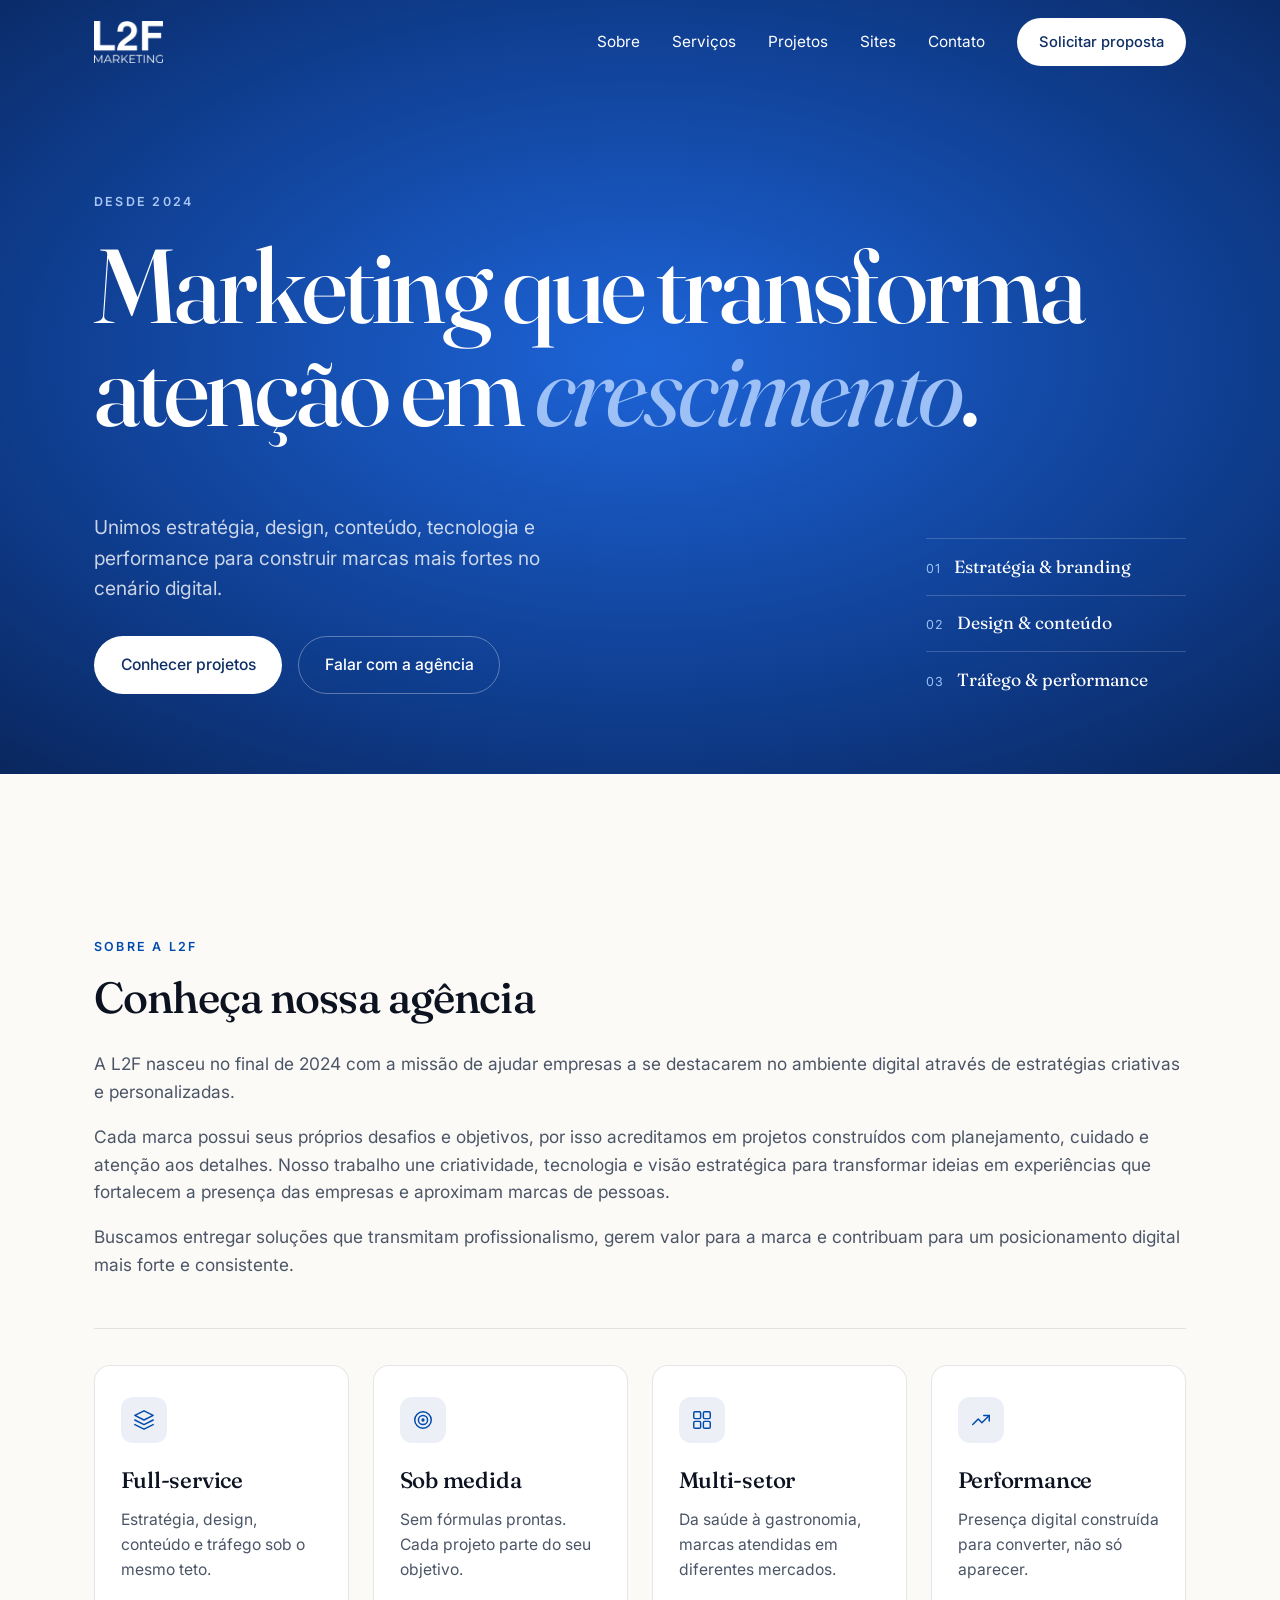
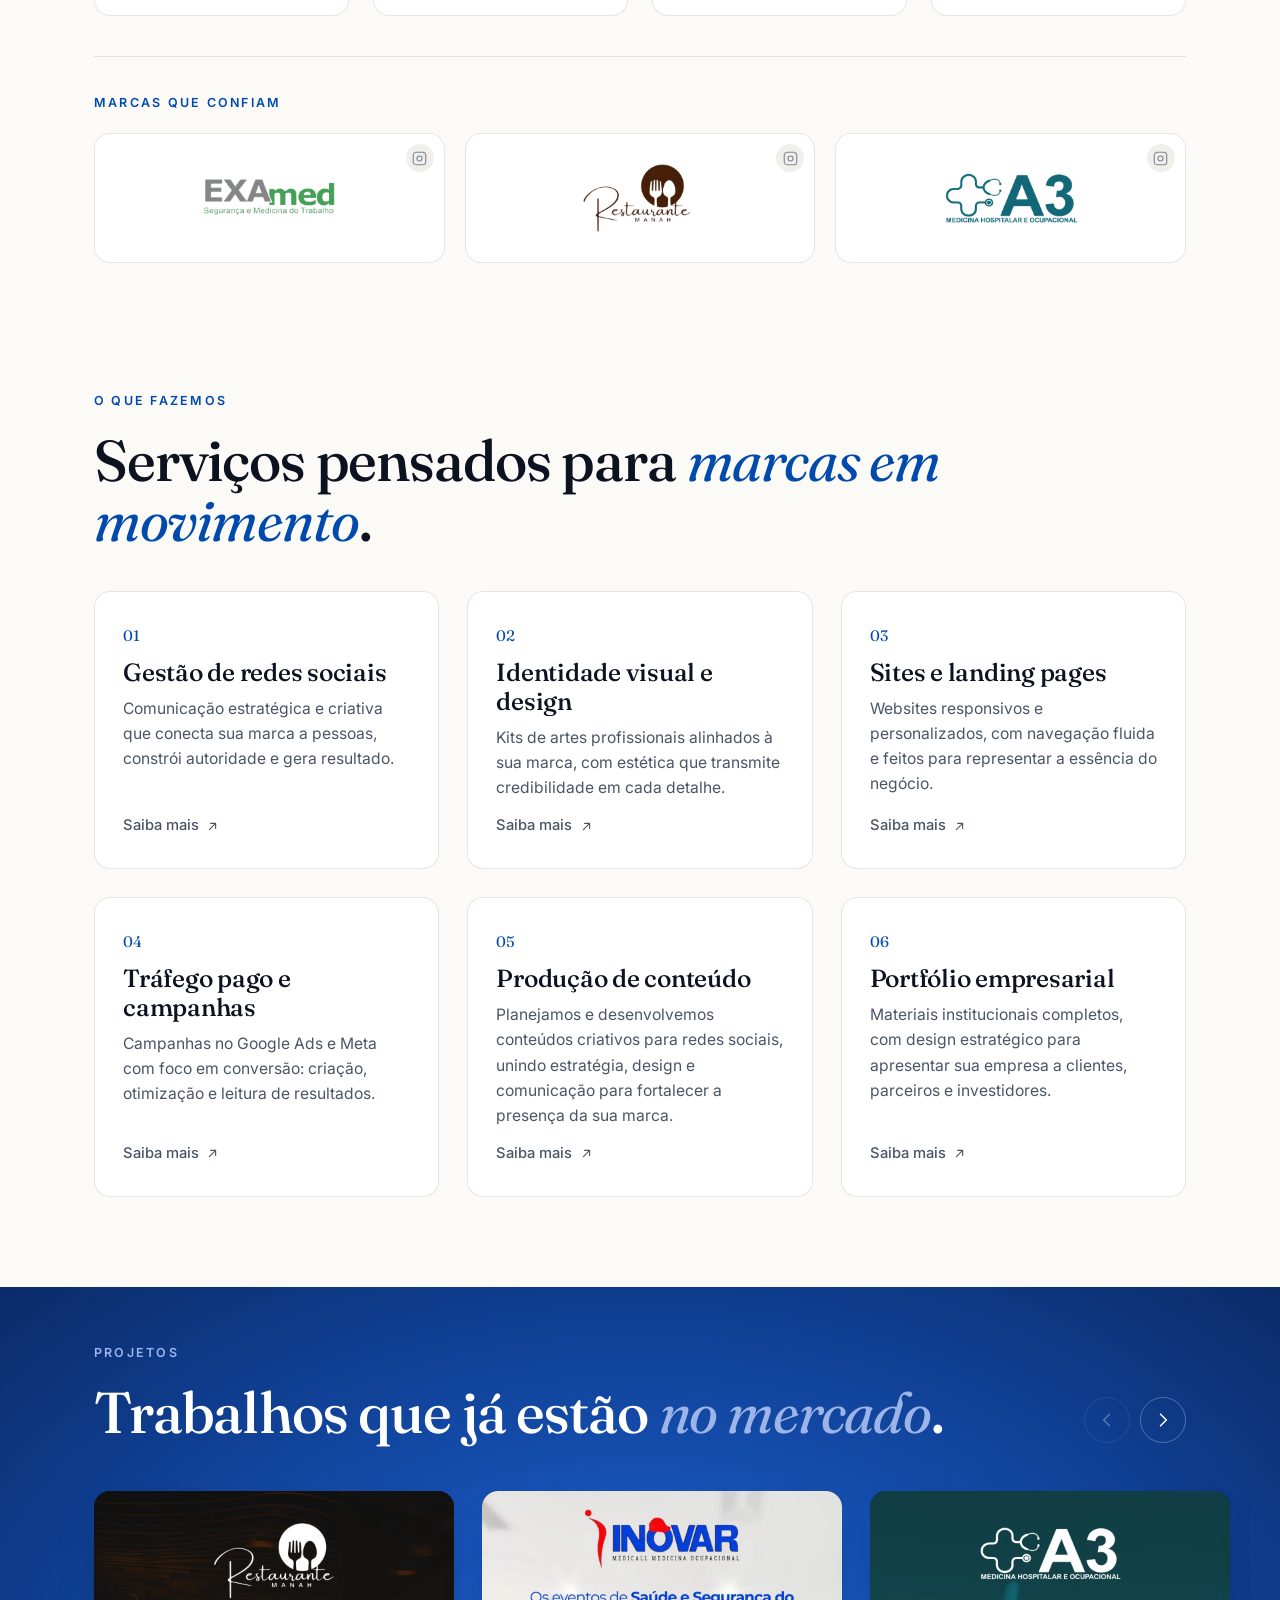
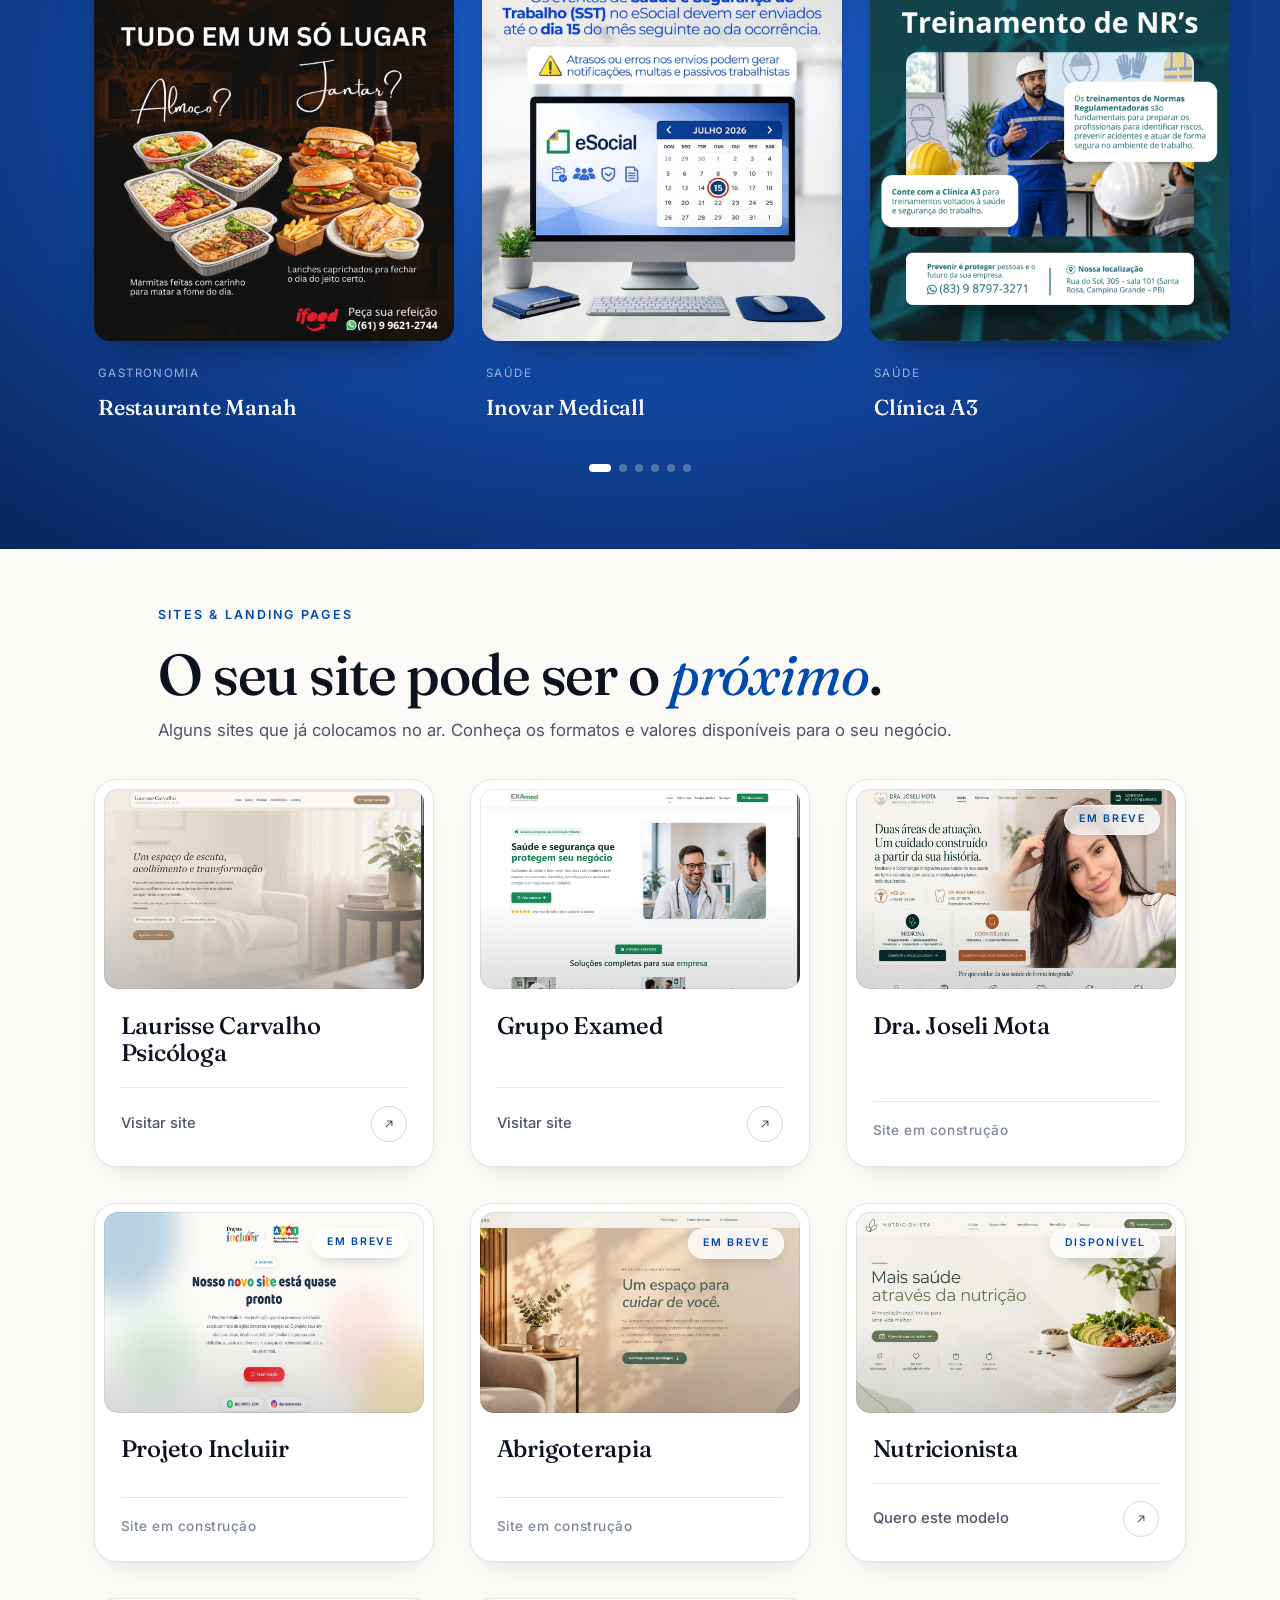
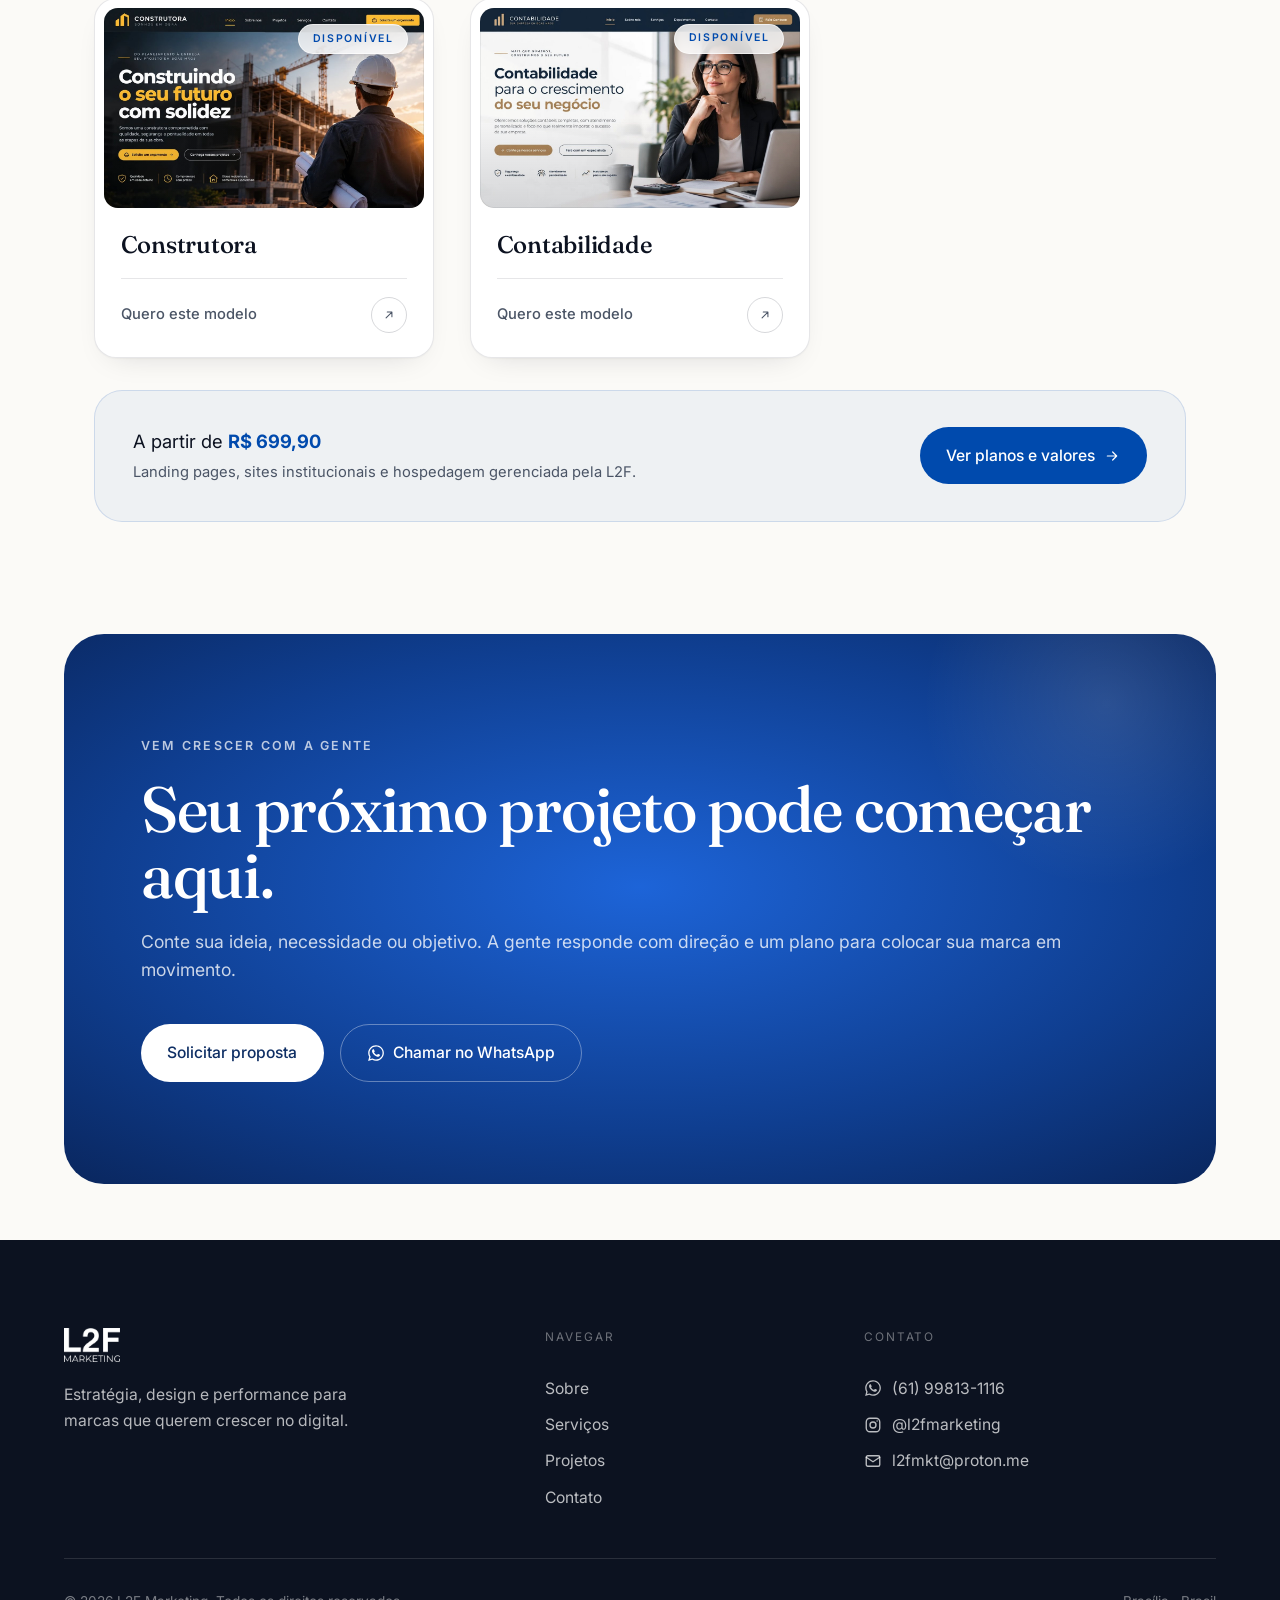
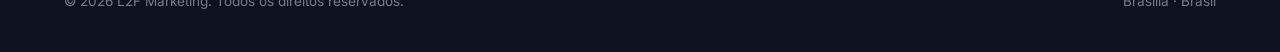
==== commit 3e35d3d3: "Update sites/landing pages service page and add site model images Co-Authored-By: Claude Sonnet 5.5 " ====
--- a/index.html
+++ b/index.html
@@ -167,14 +167,6 @@
             <svg viewBox="0 0 24 24" width="15" height="15" fill="none" stroke="currentColor" stroke-width="1.8" stroke-linecap="round" stroke-linejoin="round"><rect x="2" y="2" width="20" height="20" rx="5"/><circle cx="12" cy="12" r="4"/><circle cx="17.5" cy="6.5" r="0.6" fill="currentColor" stroke="none"/></svg>
           </span>
         </a>
-        <a class="brand-card" href="https://instagram.com/inovar_medicina" target="_blank" rel="noopener" aria-label="Inovar Medicall no Instagram">
-          <span class="brand-card__logo">
-            <img src="assets/brands/inovar.png" alt="Inovar Medicall, Medicina Ocupacional" loading="lazy" width="220" height="110" />
-          </span>
-          <span class="brand-card__insta" aria-hidden="true">
-            <svg viewBox="0 0 24 24" width="15" height="15" fill="none" stroke="currentColor" stroke-width="1.8" stroke-linecap="round" stroke-linejoin="round"><rect x="2" y="2" width="20" height="20" rx="5"/><circle cx="12" cy="12" r="4"/><circle cx="17.5" cy="6.5" r="0.6" fill="currentColor" stroke="none"/></svg>
-          </span>
-        </a>
         <a class="brand-card" href="https://instagram.com/restaurante_manah_sudoeste" target="_blank" rel="noopener" aria-label="Restaurante Manah no Instagram">
           <span class="brand-card__logo">
             <img src="assets/brands/manah.png" alt="Restaurante Manah" loading="lazy" width="220" height="110" />
@@ -372,14 +364,9 @@
     <div class="sites-teaser__grid">
       <a class="site-card reveal" href="https://www.laurissecarvalhopsicologa.com.br/" target="_blank" rel="noopener" aria-label="Visitar o site da Laurisse Carvalho Psicóloga (abre em nova aba)">
         <span class="site-card__frame">
-          <span class="site-card__bar" aria-hidden="true">
-            <span class="site-card__dot"></span><span class="site-card__dot"></span><span class="site-card__dot"></span>
-            <span class="site-card__url">laurissecarvalhopsicologa.com.br</span>
-          </span>
           <img src="assets/sites/laurisse.jpg" alt="Página inicial do site da psicóloga Laurisse Carvalho" loading="lazy" width="1200" height="750" />
         </span>
         <span class="site-card__body">
-          <span class="site-card__cat">Psicologia</span>
           <h3>Laurisse Carvalho Psicóloga</h3>
           <span class="site-card__link">
             Visitar site
@@ -389,14 +376,9 @@
       </a>
       <a class="site-card reveal" href="https://grupoexamed.com.br/" target="_blank" rel="noopener" aria-label="Visitar o site do Grupo Examed (abre em nova aba)">
         <span class="site-card__frame">
-          <span class="site-card__bar" aria-hidden="true">
-            <span class="site-card__dot"></span><span class="site-card__dot"></span><span class="site-card__dot"></span>
-            <span class="site-card__url">grupoexamed.com.br</span>
-          </span>
           <img src="assets/sites/examed-site.jpg" alt="Página inicial do site do Grupo Examed" loading="lazy" width="1200" height="750" />
         </span>
         <span class="site-card__body">
-          <span class="site-card__cat">Medicina do Trabalho</span>
           <h3>Grupo Examed</h3>
           <span class="site-card__link">
             Visitar site
@@ -406,38 +388,82 @@
       </a>
       <div class="site-card site-card--soon reveal" aria-label="Dra. Joseli Mota, site em breve">
         <span class="site-card__frame">
-          <span class="site-card__bar" aria-hidden="true">
-            <span class="site-card__dot"></span><span class="site-card__dot"></span><span class="site-card__dot"></span>
-            <span class="site-card__url">em breve</span>
-          </span>
           <span class="site-card__shot">
             <img src="assets/sites/joseli-mota.jpg" alt="Prévia do site da Dra. Joseli Mota, Medicina e Odontologia" loading="lazy" width="1200" height="750" />
             <span class="site-card__badge">Em breve</span>
           </span>
         </span>
         <span class="site-card__body">
-          <span class="site-card__cat">Medicina e Odontologia</span>
           <h3>Dra. Joseli Mota</h3>
           <span class="site-card__link site-card__link--soon">Site em construção</span>
         </span>
       </div>
       <div class="site-card site-card--soon reveal" aria-label="Projeto Incluiir, site em breve">
         <span class="site-card__frame">
-          <span class="site-card__bar" aria-hidden="true">
-            <span class="site-card__dot"></span><span class="site-card__dot"></span><span class="site-card__dot"></span>
-            <span class="site-card__url">em breve</span>
-          </span>
           <span class="site-card__shot">
             <img src="assets/sites/projeto-incluiir.jpg" alt="Prévia do site do Projeto Incluiir" loading="lazy" width="1200" height="750" />
             <span class="site-card__badge">Em breve</span>
           </span>
         </span>
         <span class="site-card__body">
-          <span class="site-card__cat">Projeto social</span>
           <h3>Projeto Incluiir</h3>
           <span class="site-card__link site-card__link--soon">Site em construção</span>
         </span>
       </div>
+      <div class="site-card site-card--soon reveal" aria-label="Abrigoterapia, site em breve">
+        <span class="site-card__frame">
+          <span class="site-card__shot">
+            <img src="assets/sites/abrigoterapia.jpg" alt="Prévia do site da Abrigoterapia, Psicologia Clínica no Tatuapé" loading="lazy" width="1200" height="750" />
+            <span class="site-card__badge">Em breve</span>
+          </span>
+        </span>
+        <span class="site-card__body">
+          <h3>Abrigoterapia</h3>
+          <span class="site-card__link site-card__link--soon">Site em construção</span>
+        </span>
+      </div>
+      <a class="site-card reveal" href="https://wa.me/5561998131116?text=Ol%C3%A1%2C%20tenho%20interesse%20no%20modelo%20de%20site%20para%20Nutricionista%20da%20L2F%20Marketing." target="_blank" rel="noopener" aria-label="Pedir o modelo de site Nutricionista pelo WhatsApp (abre em nova aba)">
+        <span class="site-card__frame">
+          <span class="site-card__shot">
+            <img src="assets/sites/modelo-nutricionista.jpg" alt="Modelo de site para nutricionistas, com tons de verde e foco em agendamento de consultas" loading="lazy" width="1200" height="750" />
+            <span class="site-card__badge">Disponível</span>
+          </span>
+        </span>
+        <span class="site-card__body">
+          <h3>Nutricionista</h3>
+          <span class="site-card__link">Quero este modelo
+            <svg viewBox="0 0 24 24" width="15" height="15" fill="none" stroke="currentColor" stroke-width="1.8" stroke-linecap="round" stroke-linejoin="round"><path d="M7 17 17 7M9 7h8v8"/></svg>
+          </span>
+        </span>
+      </a>
+      <a class="site-card reveal" href="https://wa.me/5561998131116?text=Ol%C3%A1%2C%20tenho%20interesse%20no%20modelo%20de%20site%20para%20Construtora%20da%20L2F%20Marketing." target="_blank" rel="noopener" aria-label="Pedir o modelo de site Construtora pelo WhatsApp (abre em nova aba)">
+        <span class="site-card__frame">
+          <span class="site-card__shot">
+            <img src="assets/sites/modelo-construtora.jpg" alt="Modelo de site para construtoras, com visual escuro e destaque em amarelo" loading="lazy" width="1200" height="750" />
+            <span class="site-card__badge">Disponível</span>
+          </span>
+        </span>
+        <span class="site-card__body">
+          <h3>Construtora</h3>
+          <span class="site-card__link">Quero este modelo
+            <svg viewBox="0 0 24 24" width="15" height="15" fill="none" stroke="currentColor" stroke-width="1.8" stroke-linecap="round" stroke-linejoin="round"><path d="M7 17 17 7M9 7h8v8"/></svg>
+          </span>
+        </span>
+      </a>
+      <a class="site-card reveal" href="https://wa.me/5561998131116?text=Ol%C3%A1%2C%20tenho%20interesse%20no%20modelo%20de%20site%20para%20Contabilidade%20da%20L2F%20Marketing." target="_blank" rel="noopener" aria-label="Pedir o modelo de site Contabilidade pelo WhatsApp (abre em nova aba)">
+        <span class="site-card__frame">
+          <span class="site-card__shot">
+            <img src="assets/sites/modelo-contabilidade.jpg" alt="Modelo de site para escritórios de contabilidade, com azul-marinho e detalhes em dourado" loading="lazy" width="1200" height="750" />
+            <span class="site-card__badge">Disponível</span>
+          </span>
+        </span>
+        <span class="site-card__body">
+          <h3>Contabilidade</h3>
+          <span class="site-card__link">Quero este modelo
+            <svg viewBox="0 0 24 24" width="15" height="15" fill="none" stroke="currentColor" stroke-width="1.8" stroke-linecap="round" stroke-linejoin="round"><path d="M7 17 17 7M9 7h8v8"/></svg>
+          </span>
+        </span>
+      </a>
     </div>
 
     <a href="servicos/sites-landing-pages.html" class="sites-teaser__cta reveal">
--- a/styles.css
+++ b/styles.css
@@ -994,3 +994,130 @@
     transform: none;
   }
 }
+
+/* ============================================================
+   SITE CARDS — refined treatment + border glow
+   Port of React Bits <BorderGlow /> to plain CSS/JS (see main.js).
+   The pointer's edge proximity and angle drive --edge-proximity /
+   --cursor-angle; the three pseudo-layers draw the mesh border,
+   the soft inner fill and the outer glow.
+   ============================================================ */
+.site-card {
+  --edge-proximity: 0; --cursor-angle: 45deg; --edge-sensitivity: 30;
+  --color-sensitivity: calc(var(--edge-sensitivity) + 20);
+  --border-radius: 22px; --glow-padding: 36px; --cone-spread: 25; --fill-opacity: .35;
+  --card-bg: var(--card);
+  --glow-color: hsl(217deg 90% 58% / 100%); --glow-color-60: hsl(217deg 90% 58% / 60%);
+  --glow-color-50: hsl(217deg 90% 58% / 50%); --glow-color-40: hsl(217deg 90% 58% / 40%);
+  --glow-color-30: hsl(217deg 90% 58% / 30%); --glow-color-20: hsl(217deg 90% 58% / 20%);
+  --glow-color-10: hsl(217deg 90% 58% / 10%);
+  --gradient-one: radial-gradient(at 80% 55%, #004AAD 0px, transparent 50%);
+  --gradient-two: radial-gradient(at 69% 34%, #5B8DEF 0px, transparent 50%);
+  --gradient-three: radial-gradient(at 8% 6%, #A9C4F5 0px, transparent 50%);
+  --gradient-four: radial-gradient(at 41% 38%, #004AAD 0px, transparent 50%);
+  --gradient-five: radial-gradient(at 86% 85%, #5B8DEF 0px, transparent 50%);
+  --gradient-six: radial-gradient(at 82% 18%, #A9C4F5 0px, transparent 50%);
+  --gradient-seven: radial-gradient(at 51% 4%, #5B8DEF 0px, transparent 50%);
+  --gradient-base: linear-gradient(#004AAD 0 100%);
+
+  position: relative; isolation: isolate; overflow: visible;
+  border-radius: var(--border-radius); background: var(--card-bg);
+  border: 1px solid var(--line);
+  box-shadow: 0 1px 2px rgba(12,18,32,.04), 0 12px 32px -18px rgba(12,18,32,.18);
+  transition: box-shadow .4s var(--ease), border-color .4s var(--ease), transform .4s var(--ease);
+}
+.site-card:hover { border-color: transparent; box-shadow: 0 2px 4px rgba(12,18,32,.05), 0 36px 64px -28px rgba(0,74,173,.32); }
+.site-card--soon:hover { border-color: transparent; box-shadow: 0 2px 4px rgba(12,18,32,.05), 0 36px 64px -28px rgba(0,74,173,.32); }
+
+.site-card::before, .site-card::after, .site-card > .edge-light {
+  content: ""; position: absolute; inset: 0; border-radius: inherit; z-index: -1;
+  transition: opacity .25s ease-out; pointer-events: none;
+}
+.site-card:not(:hover)::before, .site-card:not(:hover)::after, .site-card:not(:hover) > .edge-light {
+  opacity: 0; transition: opacity .75s ease-in-out;
+}
+.site-card::before {
+  border: 1px solid transparent;
+  background:
+    linear-gradient(var(--card-bg) 0 100%) padding-box,
+    linear-gradient(rgb(255 255 255 / 0%) 0% 100%) border-box,
+    var(--gradient-one) border-box, var(--gradient-two) border-box, var(--gradient-three) border-box,
+    var(--gradient-four) border-box, var(--gradient-five) border-box, var(--gradient-six) border-box,
+    var(--gradient-seven) border-box, var(--gradient-base) border-box;
+  opacity: calc((var(--edge-proximity) - var(--color-sensitivity)) / (100 - var(--color-sensitivity)));
+  mask-image: conic-gradient(from var(--cursor-angle) at center,
+    black calc(var(--cone-spread) * 1%), transparent calc((var(--cone-spread) + 15) * 1%),
+    transparent calc((100 - var(--cone-spread) - 15) * 1%), black calc((100 - var(--cone-spread)) * 1%));
+}
+.site-card::after {
+  border: 1px solid transparent;
+  background:
+    var(--gradient-one) padding-box, var(--gradient-two) padding-box, var(--gradient-three) padding-box,
+    var(--gradient-four) padding-box, var(--gradient-five) padding-box, var(--gradient-six) padding-box,
+    var(--gradient-seven) padding-box, var(--gradient-base) padding-box;
+  mask-image:
+    linear-gradient(to bottom, black, black),
+    radial-gradient(ellipse at 50% 50%, black 40%, transparent 65%),
+    radial-gradient(ellipse at 66% 66%, black 5%, transparent 40%),
+    radial-gradient(ellipse at 33% 33%, black 5%, transparent 40%),
+    radial-gradient(ellipse at 66% 33%, black 5%, transparent 40%),
+    radial-gradient(ellipse at 33% 66%, black 5%, transparent 40%),
+    conic-gradient(from var(--cursor-angle) at center, transparent 5%, black 15%, black 85%, transparent 95%);
+  mask-composite: subtract, add, add, add, add, add;
+  opacity: calc(var(--fill-opacity) * (var(--edge-proximity) - var(--color-sensitivity)) / (100 - var(--color-sensitivity)));
+  mix-blend-mode: soft-light;
+}
+.site-card > .edge-light {
+  inset: calc(var(--glow-padding) * -1); z-index: 2;
+  mask-image: conic-gradient(from var(--cursor-angle) at center, black 2.5%, transparent 10%, transparent 90%, black 97.5%);
+  opacity: calc((var(--edge-proximity) - var(--edge-sensitivity)) / (100 - var(--edge-sensitivity)));
+}
+.site-card > .edge-light::before {
+  content: ""; position: absolute; inset: var(--glow-padding); border-radius: inherit;
+  box-shadow:
+    inset 0 0 0 1px var(--glow-color), inset 0 0 1px 0 var(--glow-color-60), inset 0 0 3px 0 var(--glow-color-50),
+    inset 0 0 6px 0 var(--glow-color-40), inset 0 0 15px 0 var(--glow-color-30),
+    0 0 1px 0 var(--glow-color-60), 0 0 3px 0 var(--glow-color-50), 0 0 6px 0 var(--glow-color-40),
+    0 0 15px 0 var(--glow-color-30), 0 0 25px 2px var(--glow-color-20), 0 0 50px 2px var(--glow-color-10);
+}
+
+/* Image: padded inside the card so the glow reads as a frame around it */
+.site-card__frame {
+  position: relative; z-index: 1; margin: .55rem .55rem 0; overflow: hidden;
+  border-radius: calc(var(--border-radius) - 8px); background: var(--paper-2);
+}
+.site-card__frame::after {
+  content: ""; position: absolute; inset: 0; pointer-events: none; border-radius: inherit;
+  box-shadow: inset 0 0 0 1px rgba(12,18,32,.07);
+  background: linear-gradient(180deg, transparent 55%, rgba(12,18,32,.14));
+}
+.site-card__frame img { transition: transform .9s var(--ease); }
+.site-card:hover .site-card__frame img { transform: scale(1.045); }
+
+.site-card__body { position: relative; z-index: 1; flex: 1; gap: .15rem; padding: 1.4rem 1.6rem 1.5rem; }
+.site-card__body h3 { font-size: 1.5rem; line-height: 1.15; letter-spacing: -.01em; margin: 0; }
+.site-card__link {
+  width: 100%; justify-content: space-between; margin-top: auto; padding-top: 1.1rem;
+  border-top: 1px solid var(--line); transform: translateY(0);
+}
+.site-card__body h3 { margin-bottom: 1.1rem; }
+.site-card:hover .site-card__link { gap: .4rem; }
+.site-card__link svg {
+  width: 36px; height: 36px; padding: 10px; border-radius: 50%; flex-shrink: 0;
+  border: 1px solid var(--line-strong); transition: background .3s var(--ease), color .3s var(--ease), border-color .3s var(--ease), transform .4s var(--ease);
+}
+.site-card:hover .site-card__link svg { background: var(--blue); border-color: var(--blue); color: #fff; transform: rotate(45deg); }
+.site-card__link--soon { font-size: .85rem; letter-spacing: .04em; }
+.site-card__badge {
+  top: 1rem; right: 1rem; background: rgba(255,255,255,.78); border-color: rgba(255,255,255,.6);
+  -webkit-backdrop-filter: blur(10px); backdrop-filter: blur(10px); font-size: .66rem; letter-spacing: .16em;
+}
+@media (prefers-reduced-motion: reduce) {
+  .site-card__frame img, .site-card__link svg { transition: none; }
+  .site-card:hover .site-card__frame img { transform: none; }
+}
+
+/* Images are not individually interactive: clicks fall through to the
+   parent card/link, so there is no "open image in new tab" or drag-to-save. */
+img { pointer-events: none; -webkit-user-drag: none; user-select: none; -webkit-touch-callout: none; }
+.lightbox img { pointer-events: auto; } /* contextmenu/dragstart are blocked in main.js */
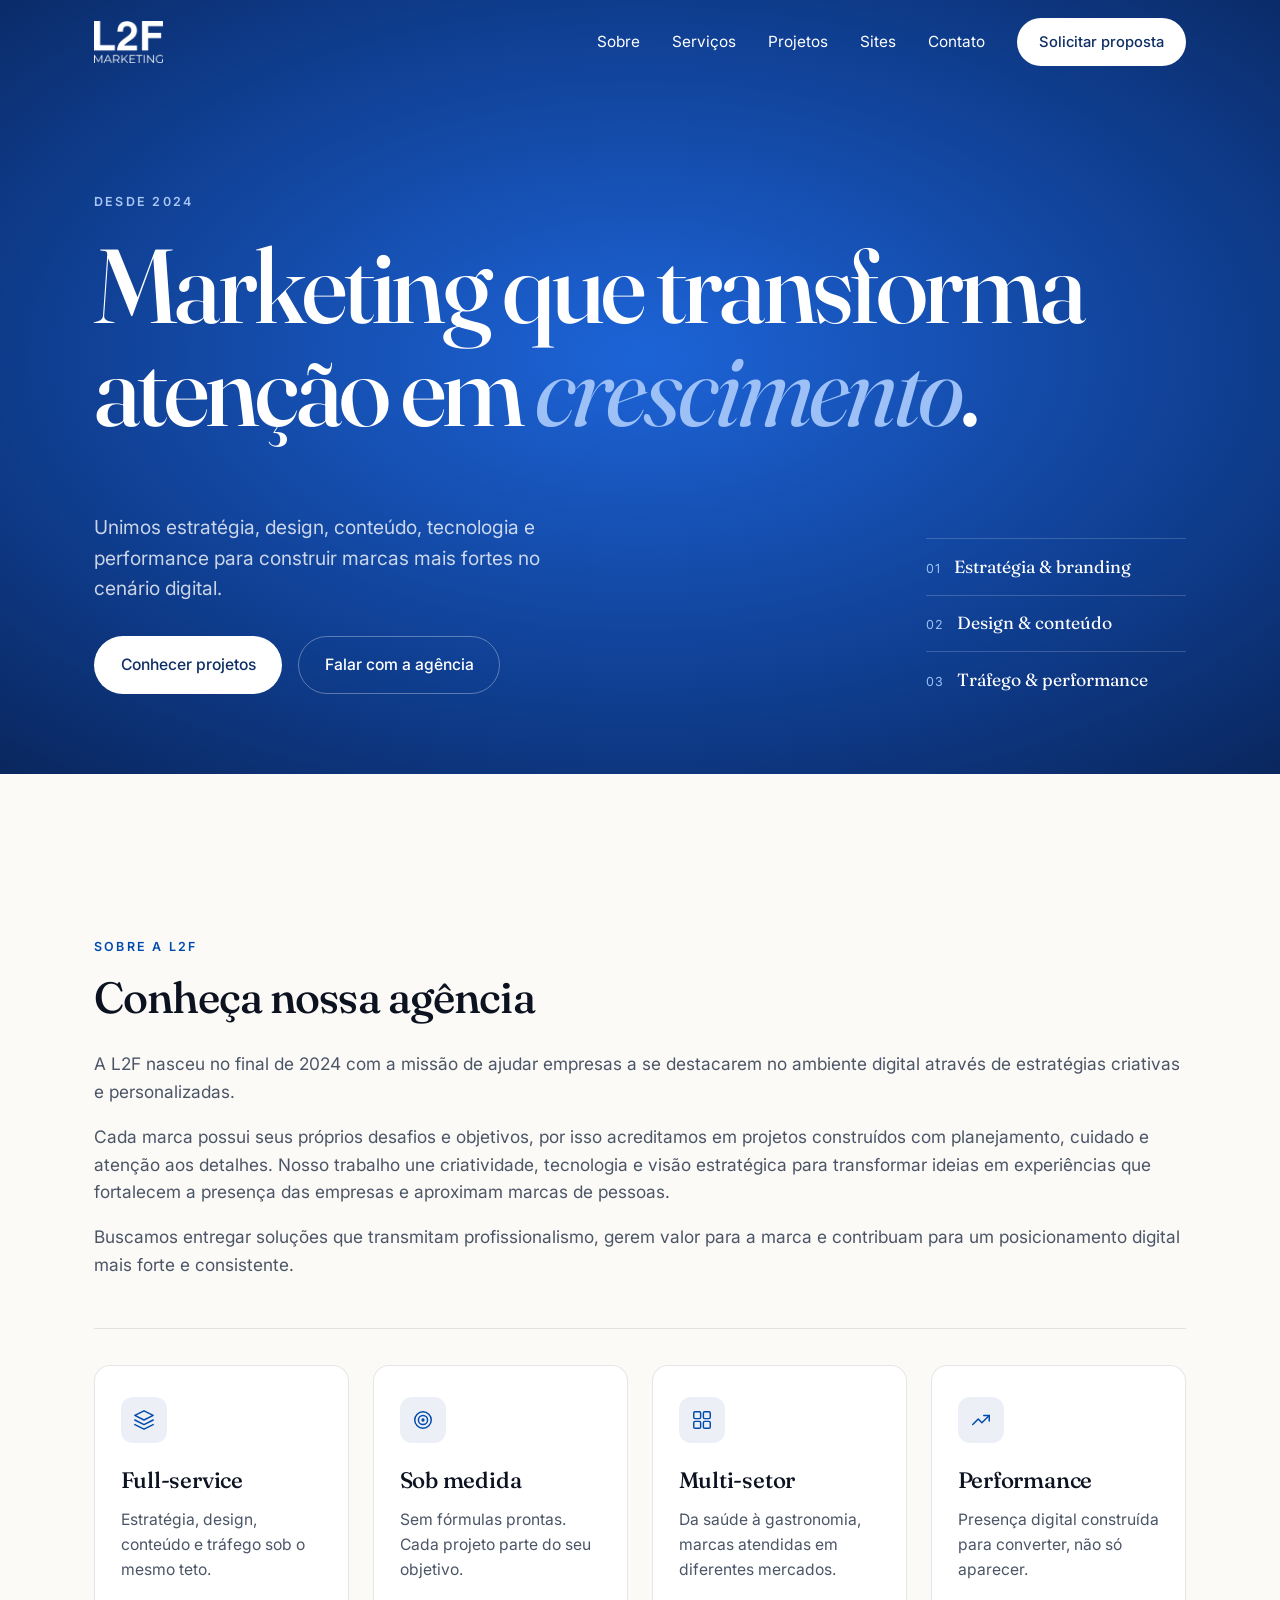
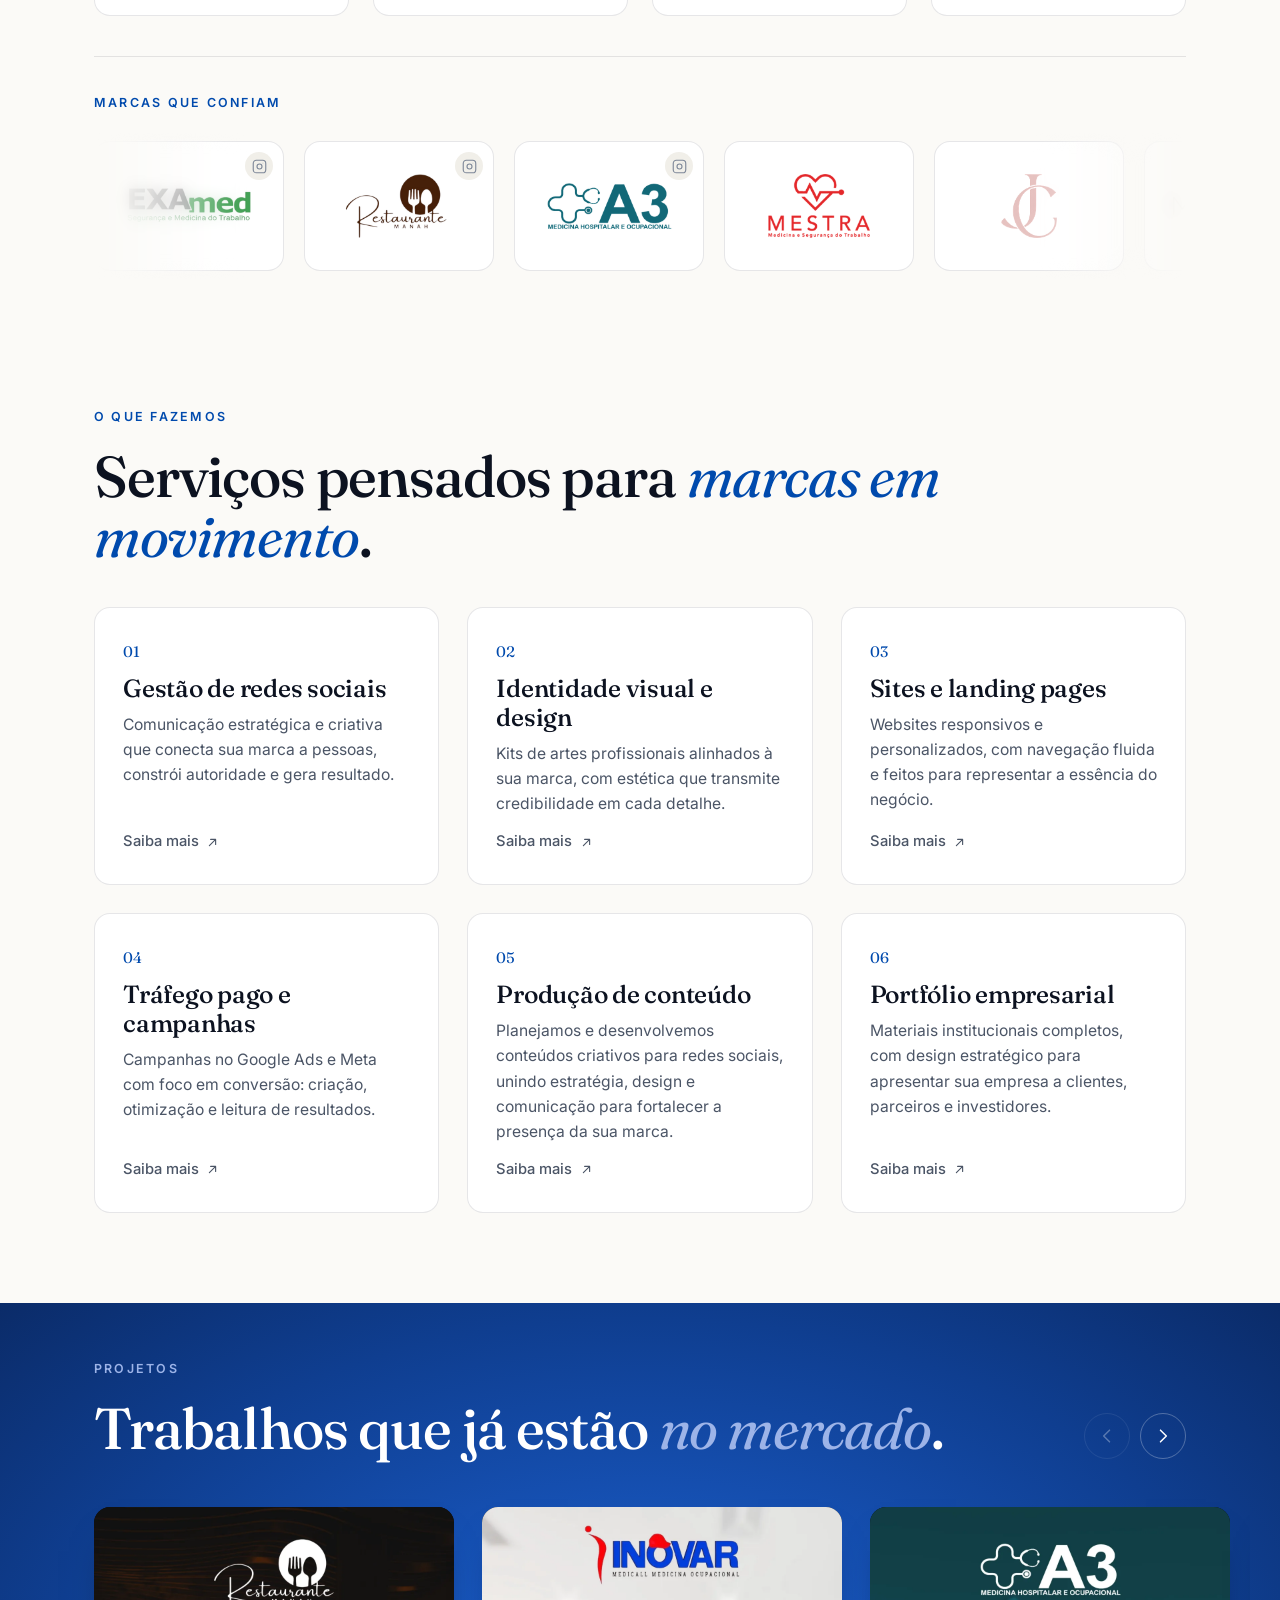
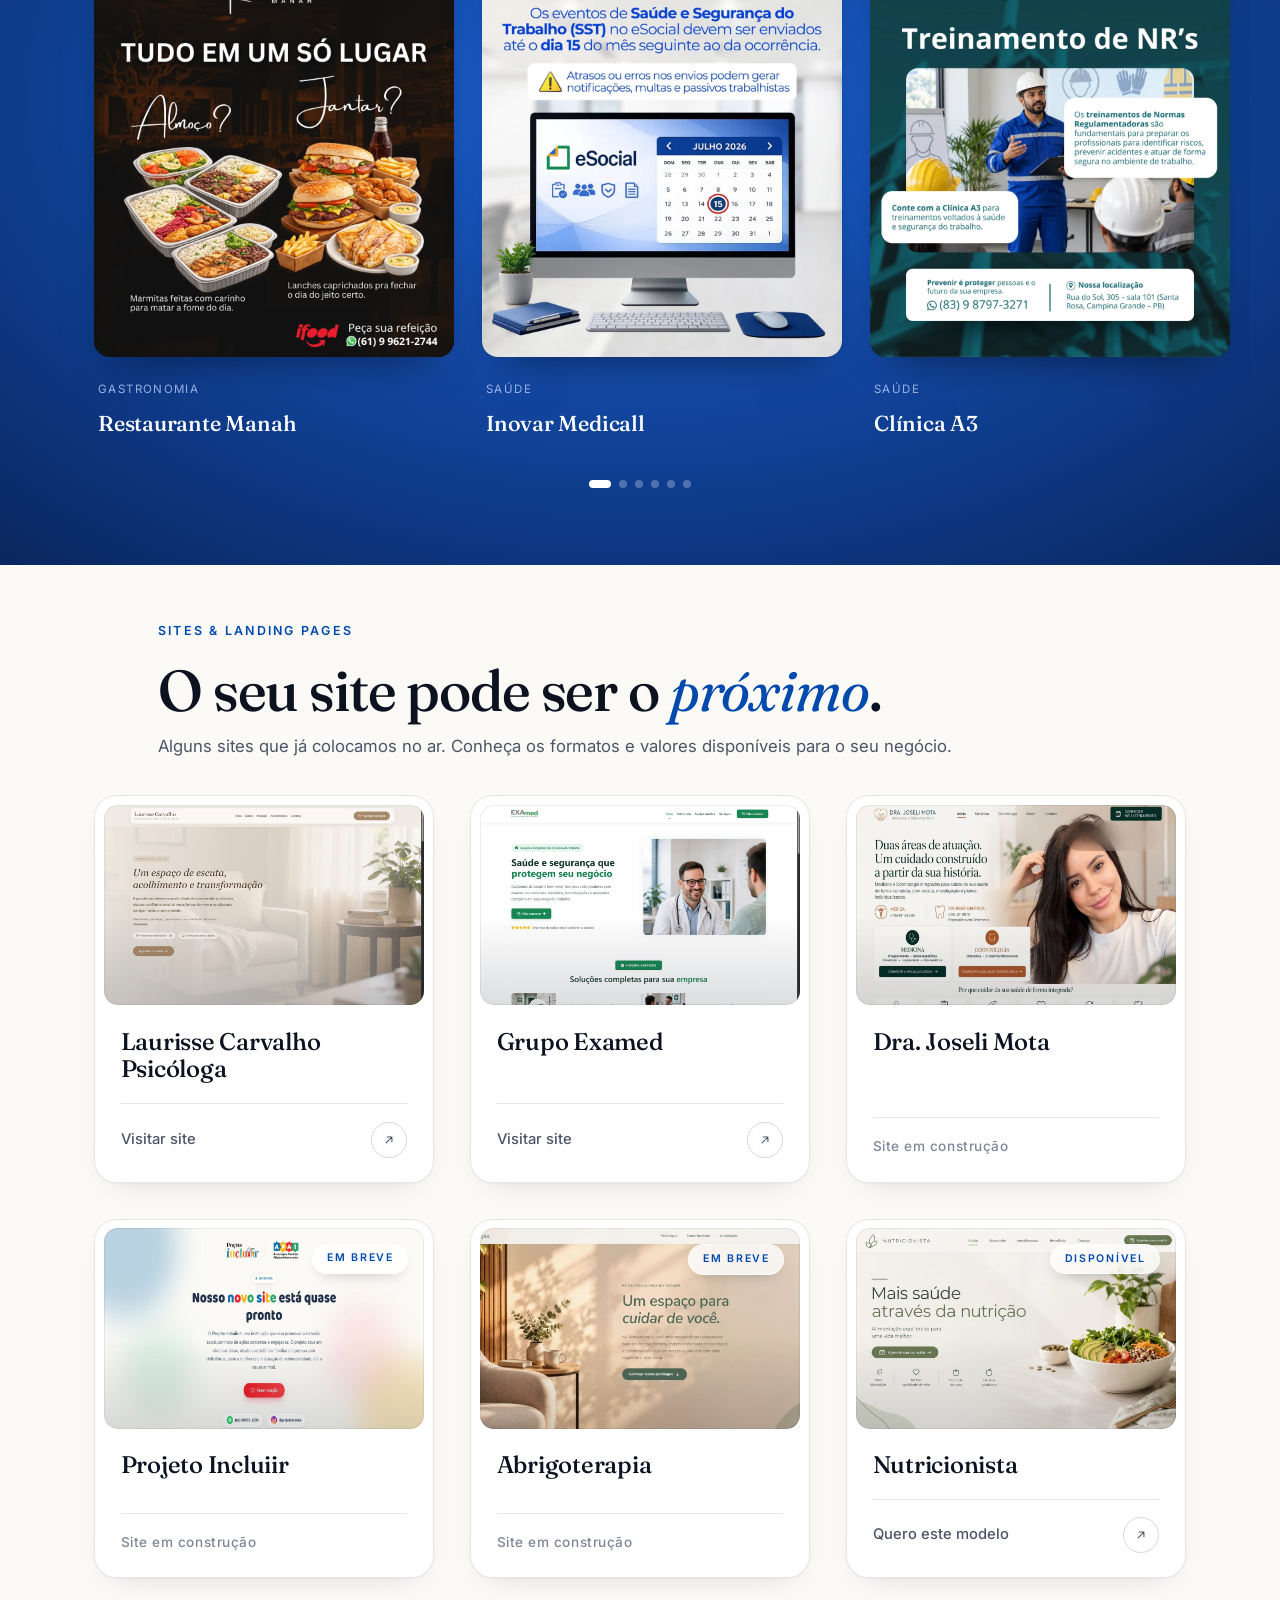
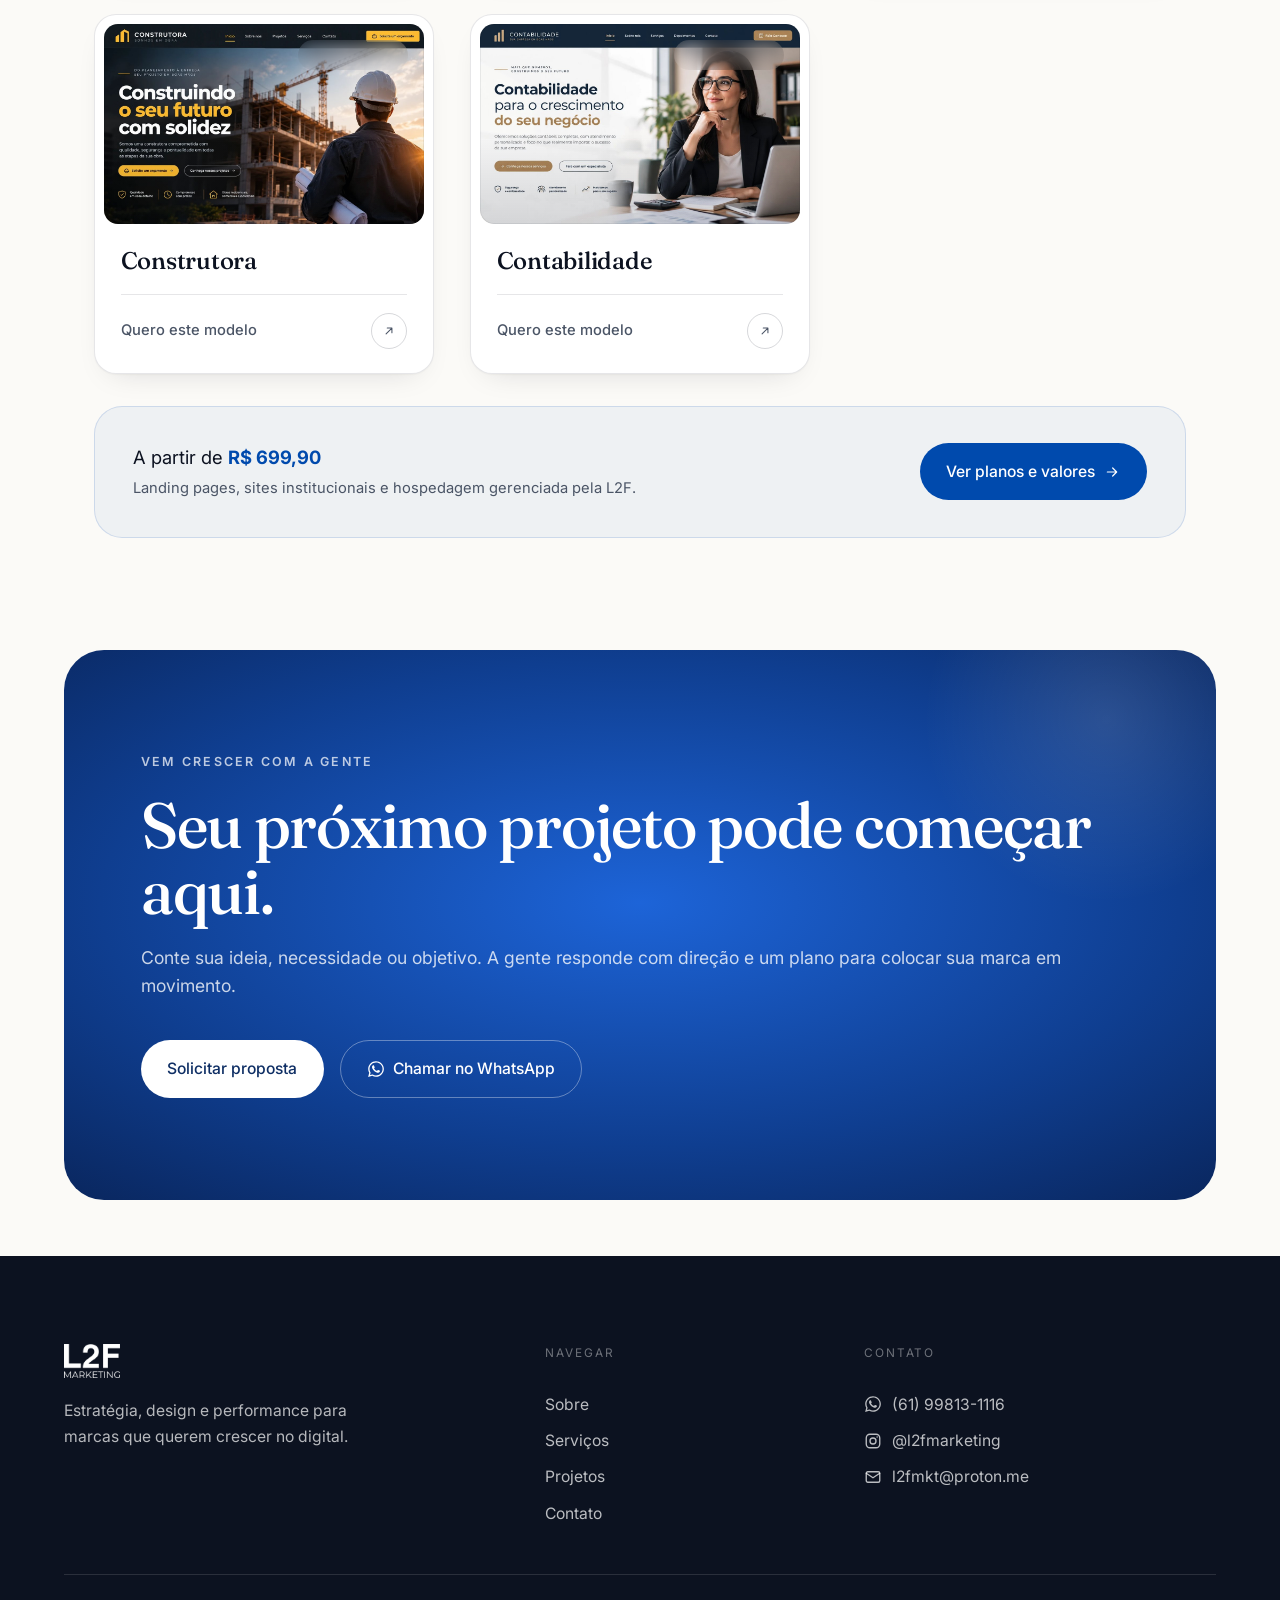
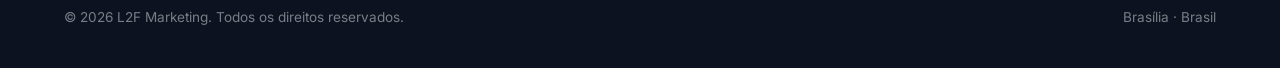
==== commit 6c7a71ea: "Add 3 videos to Produção de conteúdo; brand logos marquee with new brands Co-Authored-By: Claude Son" ====
--- a/index.html
+++ b/index.html
@@ -158,31 +158,27 @@
     </div>
     <div class="authority__brands reveal">
       <span class="eyebrow authority__brands-label">Marcas que confiam</span>
-      <div class="brand-grid">
-        <a class="brand-card" href="https://instagram.com/examed_go" target="_blank" rel="noopener" aria-label="Examed no Instagram">
-          <span class="brand-card__logo">
-            <img src="assets/brands/examed.png" alt="Examed, Segurança e Medicina do Trabalho" loading="lazy" width="220" height="110" />
-          </span>
-          <span class="brand-card__insta" aria-hidden="true">
-            <svg viewBox="0 0 24 24" width="15" height="15" fill="none" stroke="currentColor" stroke-width="1.8" stroke-linecap="round" stroke-linejoin="round"><rect x="2" y="2" width="20" height="20" rx="5"/><circle cx="12" cy="12" r="4"/><circle cx="17.5" cy="6.5" r="0.6" fill="currentColor" stroke="none"/></svg>
-          </span>
-        </a>
-        <a class="brand-card" href="https://instagram.com/restaurante_manah_sudoeste" target="_blank" rel="noopener" aria-label="Restaurante Manah no Instagram">
-          <span class="brand-card__logo">
-            <img src="assets/brands/manah.png" alt="Restaurante Manah" loading="lazy" width="220" height="110" />
-          </span>
-          <span class="brand-card__insta" aria-hidden="true">
-            <svg viewBox="0 0 24 24" width="15" height="15" fill="none" stroke="currentColor" stroke-width="1.8" stroke-linecap="round" stroke-linejoin="round"><rect x="2" y="2" width="20" height="20" rx="5"/><circle cx="12" cy="12" r="4"/><circle cx="17.5" cy="6.5" r="0.6" fill="currentColor" stroke="none"/></svg>
-          </span>
-        </a>
-        <a class="brand-card" href="https://instagram.com/a3medicinaocupacional" target="_blank" rel="noopener" aria-label="Clínica A3 no Instagram">
-          <span class="brand-card__logo">
-            <img src="assets/brands/a3.png" alt="Clínica A3, Medicina Hospitalar e Ocupacional" loading="lazy" width="220" height="110" />
-          </span>
-          <span class="brand-card__insta" aria-hidden="true">
-            <svg viewBox="0 0 24 24" width="15" height="15" fill="none" stroke="currentColor" stroke-width="1.8" stroke-linecap="round" stroke-linejoin="round"><rect x="2" y="2" width="20" height="20" rx="5"/><circle cx="12" cy="12" r="4"/><circle cx="17.5" cy="6.5" r="0.6" fill="currentColor" stroke="none"/></svg>
-          </span>
-        </a>
+      <div class="brand-marquee">
+        <div class="brand-track">
+          <a class="brand-card" href="https://instagram.com/examed_go" target="_blank" rel="noopener" aria-label="Examed no Instagram"><span class="brand-card__logo"><img src="assets/brands/examed.png" alt="Examed, Segurança e Medicina do Trabalho" height="64" /></span><span class="brand-card__insta" aria-hidden="true"><svg viewBox="0 0 24 24" width="15" height="15" fill="none" stroke="currentColor" stroke-width="1.8" stroke-linecap="round" stroke-linejoin="round"><rect x="2" y="2" width="20" height="20" rx="5"/><circle cx="12" cy="12" r="4"/><circle cx="17.5" cy="6.5" r=".6" fill="currentColor" stroke="none"/></svg></span></a>
+          <a class="brand-card" href="https://instagram.com/restaurante_manah_sudoeste" target="_blank" rel="noopener" aria-label="Restaurante Manah no Instagram"><span class="brand-card__logo"><img src="assets/brands/manah.png" alt="Restaurante Manah" height="64" /></span><span class="brand-card__insta" aria-hidden="true"><svg viewBox="0 0 24 24" width="15" height="15" fill="none" stroke="currentColor" stroke-width="1.8" stroke-linecap="round" stroke-linejoin="round"><rect x="2" y="2" width="20" height="20" rx="5"/><circle cx="12" cy="12" r="4"/><circle cx="17.5" cy="6.5" r=".6" fill="currentColor" stroke="none"/></svg></span></a>
+          <a class="brand-card" href="https://instagram.com/a3medicinaocupacional" target="_blank" rel="noopener" aria-label="Clínica A3 no Instagram"><span class="brand-card__logo"><img src="assets/brands/a3.png" alt="Clínica A3, Medicina Hospitalar e Ocupacional" height="64" /></span><span class="brand-card__insta" aria-hidden="true"><svg viewBox="0 0 24 24" width="15" height="15" fill="none" stroke="currentColor" stroke-width="1.8" stroke-linecap="round" stroke-linejoin="round"><rect x="2" y="2" width="20" height="20" rx="5"/><circle cx="12" cy="12" r="4"/><circle cx="17.5" cy="6.5" r=".6" fill="currentColor" stroke="none"/></svg></span></a>
+          <div class="brand-card"><span class="brand-card__logo"><img src="assets/brands/mestra.png" alt="Mestra, Medicina e Segurança do Trabalho" height="64" /></span></div>
+          <div class="brand-card"><span class="brand-card__logo"><img src="assets/brands/jc.png" alt="Logotipo JC" height="64" /></span></div>
+          <div class="brand-card"><span class="brand-card__logo"><img src="assets/brands/mylena-marchon.png" alt="Mylena Marchon" height="64" /></span></div>
+          <div class="brand-card"><span class="brand-card__logo"><img src="assets/brands/joseli-mota.png" alt="Dra. Joseli Mota, Medicina e Odontologia" height="64" /></span></div>
+          <div class="brand-card"><span class="brand-card__logo"><img src="assets/brands/isadora-braz.png" alt="Isadora Braz, Nutrição Clínica" height="64" /></span></div>
+          <div class="brand-card"><span class="brand-card__logo"><img src="assets/brands/incluiir.svg" alt="Projeto Incluiir" height="64" /></span></div>
+          <a class="brand-card" href="https://instagram.com/examed_go" target="_blank" rel="noopener" aria-hidden="true" tabindex="-1"><span class="brand-card__logo"><img src="assets/brands/examed.png" alt="" height="64" /></span><span class="brand-card__insta" aria-hidden="true"><svg viewBox="0 0 24 24" width="15" height="15" fill="none" stroke="currentColor" stroke-width="1.8" stroke-linecap="round" stroke-linejoin="round"><rect x="2" y="2" width="20" height="20" rx="5"/><circle cx="12" cy="12" r="4"/><circle cx="17.5" cy="6.5" r=".6" fill="currentColor" stroke="none"/></svg></span></a>
+          <a class="brand-card" href="https://instagram.com/restaurante_manah_sudoeste" target="_blank" rel="noopener" aria-hidden="true" tabindex="-1"><span class="brand-card__logo"><img src="assets/brands/manah.png" alt="" height="64" /></span><span class="brand-card__insta" aria-hidden="true"><svg viewBox="0 0 24 24" width="15" height="15" fill="none" stroke="currentColor" stroke-width="1.8" stroke-linecap="round" stroke-linejoin="round"><rect x="2" y="2" width="20" height="20" rx="5"/><circle cx="12" cy="12" r="4"/><circle cx="17.5" cy="6.5" r=".6" fill="currentColor" stroke="none"/></svg></span></a>
+          <a class="brand-card" href="https://instagram.com/a3medicinaocupacional" target="_blank" rel="noopener" aria-hidden="true" tabindex="-1"><span class="brand-card__logo"><img src="assets/brands/a3.png" alt="" height="64" /></span><span class="brand-card__insta" aria-hidden="true"><svg viewBox="0 0 24 24" width="15" height="15" fill="none" stroke="currentColor" stroke-width="1.8" stroke-linecap="round" stroke-linejoin="round"><rect x="2" y="2" width="20" height="20" rx="5"/><circle cx="12" cy="12" r="4"/><circle cx="17.5" cy="6.5" r=".6" fill="currentColor" stroke="none"/></svg></span></a>
+          <div class="brand-card" aria-hidden="true"><span class="brand-card__logo"><img src="assets/brands/mestra.png" alt="" height="64" /></span></div>
+          <div class="brand-card" aria-hidden="true"><span class="brand-card__logo"><img src="assets/brands/jc.png" alt="" height="64" /></span></div>
+          <div class="brand-card" aria-hidden="true"><span class="brand-card__logo"><img src="assets/brands/mylena-marchon.png" alt="" height="64" /></span></div>
+          <div class="brand-card" aria-hidden="true"><span class="brand-card__logo"><img src="assets/brands/joseli-mota.png" alt="" height="64" /></span></div>
+          <div class="brand-card" aria-hidden="true"><span class="brand-card__logo"><img src="assets/brands/isadora-braz.png" alt="" height="64" /></span></div>
+          <div class="brand-card" aria-hidden="true"><span class="brand-card__logo"><img src="assets/brands/incluiir.svg" alt="" height="64" /></span></div>
+        </div>
       </div>
     </div>
   </section>
--- a/styles.css
+++ b/styles.css
@@ -486,22 +486,47 @@
   margin-top: 2.5rem; padding-top: 2.25rem; border-top: 1px solid var(--line);
 }
 .authority__brands-label { display: block; }
-.brand-grid {
-  display: grid; grid-template-columns: repeat(auto-fit, minmax(180px, 1fr)); gap: 1.25rem;
+.brand-marquee {
+  position: relative; overflow: hidden; padding-block: .5rem;
+  -webkit-mask-image: linear-gradient(90deg, transparent, #000 12%, #000 88%, transparent);
+          mask-image: linear-gradient(90deg, transparent, #000 12%, #000 88%, transparent);
+}
+.brand-marquee::before, .brand-marquee::after {
+  content: ""; position: absolute; top: 0; bottom: 0; width: 14%; z-index: 2; pointer-events: none;
+  -webkit-backdrop-filter: blur(7px); backdrop-filter: blur(7px);
+}
+.brand-marquee::before {
+  left: 0;
+  -webkit-mask-image: linear-gradient(90deg, #000, transparent); mask-image: linear-gradient(90deg, #000, transparent);
+}
+.brand-marquee::after {
+  right: 0;
+  -webkit-mask-image: linear-gradient(270deg, #000, transparent); mask-image: linear-gradient(270deg, #000, transparent);
+}
+.brand-track {
+  display: flex; width: max-content; gap: 1.25rem; padding-right: 1.25rem;
+  animation: brand-scroll 70s linear infinite;
+}
+.brand-marquee:hover .brand-track { animation-play-state: paused; }
+@keyframes brand-scroll { to { transform: translateX(-50%); } }
+@media (prefers-reduced-motion: reduce) {
+  .brand-track { animation: none; }
+  .brand-marquee { overflow-x: auto; }
 }
 .brand-card {
-  position: relative; display: flex; align-items: center; justify-content: center;
-  height: 130px; padding: 1.25rem; background: var(--card);
-  border: 1px solid var(--line); border-radius: var(--radius); cursor: pointer;
+  position: relative; display: flex; flex: none; align-items: center; justify-content: center;
+  height: 130px; min-width: 190px; padding: 1.25rem 1.75rem; background: var(--card);
+  border: 1px solid var(--line); border-radius: var(--radius); cursor: default;
   transition: box-shadow .3s var(--ease), border-color .3s var(--ease);
 }
+a.brand-card { cursor: pointer; }
 .brand-card:hover {
   box-shadow: 0 20px 36px -24px rgba(12, 18, 32, 0.22);
   border-color: var(--line-strong);
 }
 .brand-card__logo { position: relative; display: inline-flex; max-width: 100%; }
 .brand-card__logo img {
-  display: block; max-width: 100%; max-height: 68px; width: auto; height: auto; object-fit: contain;
+  display: block; max-width: 240px; height: 64px; width: auto; object-fit: contain;
 }
 .brand-card__insta {
   position: absolute; top: 10px; right: 10px; width: 28px; height: 28px; border-radius: 50%;
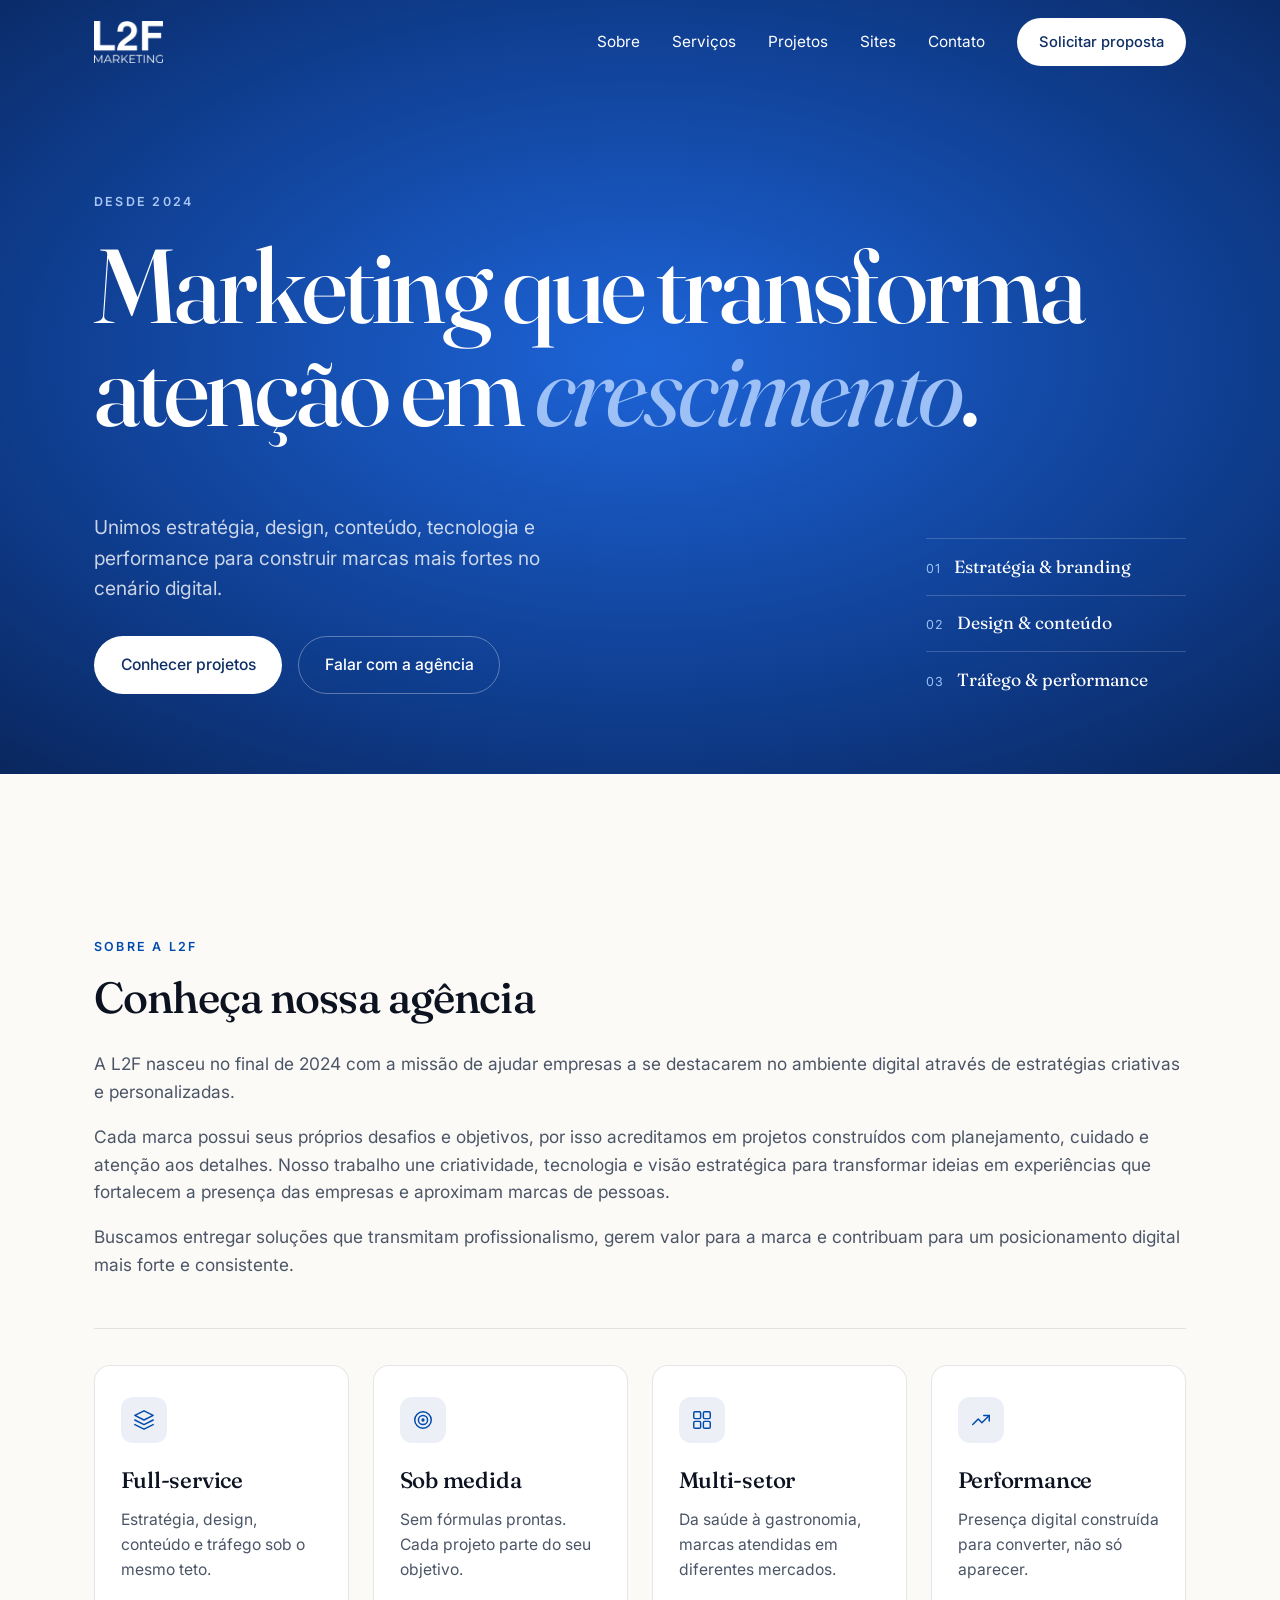
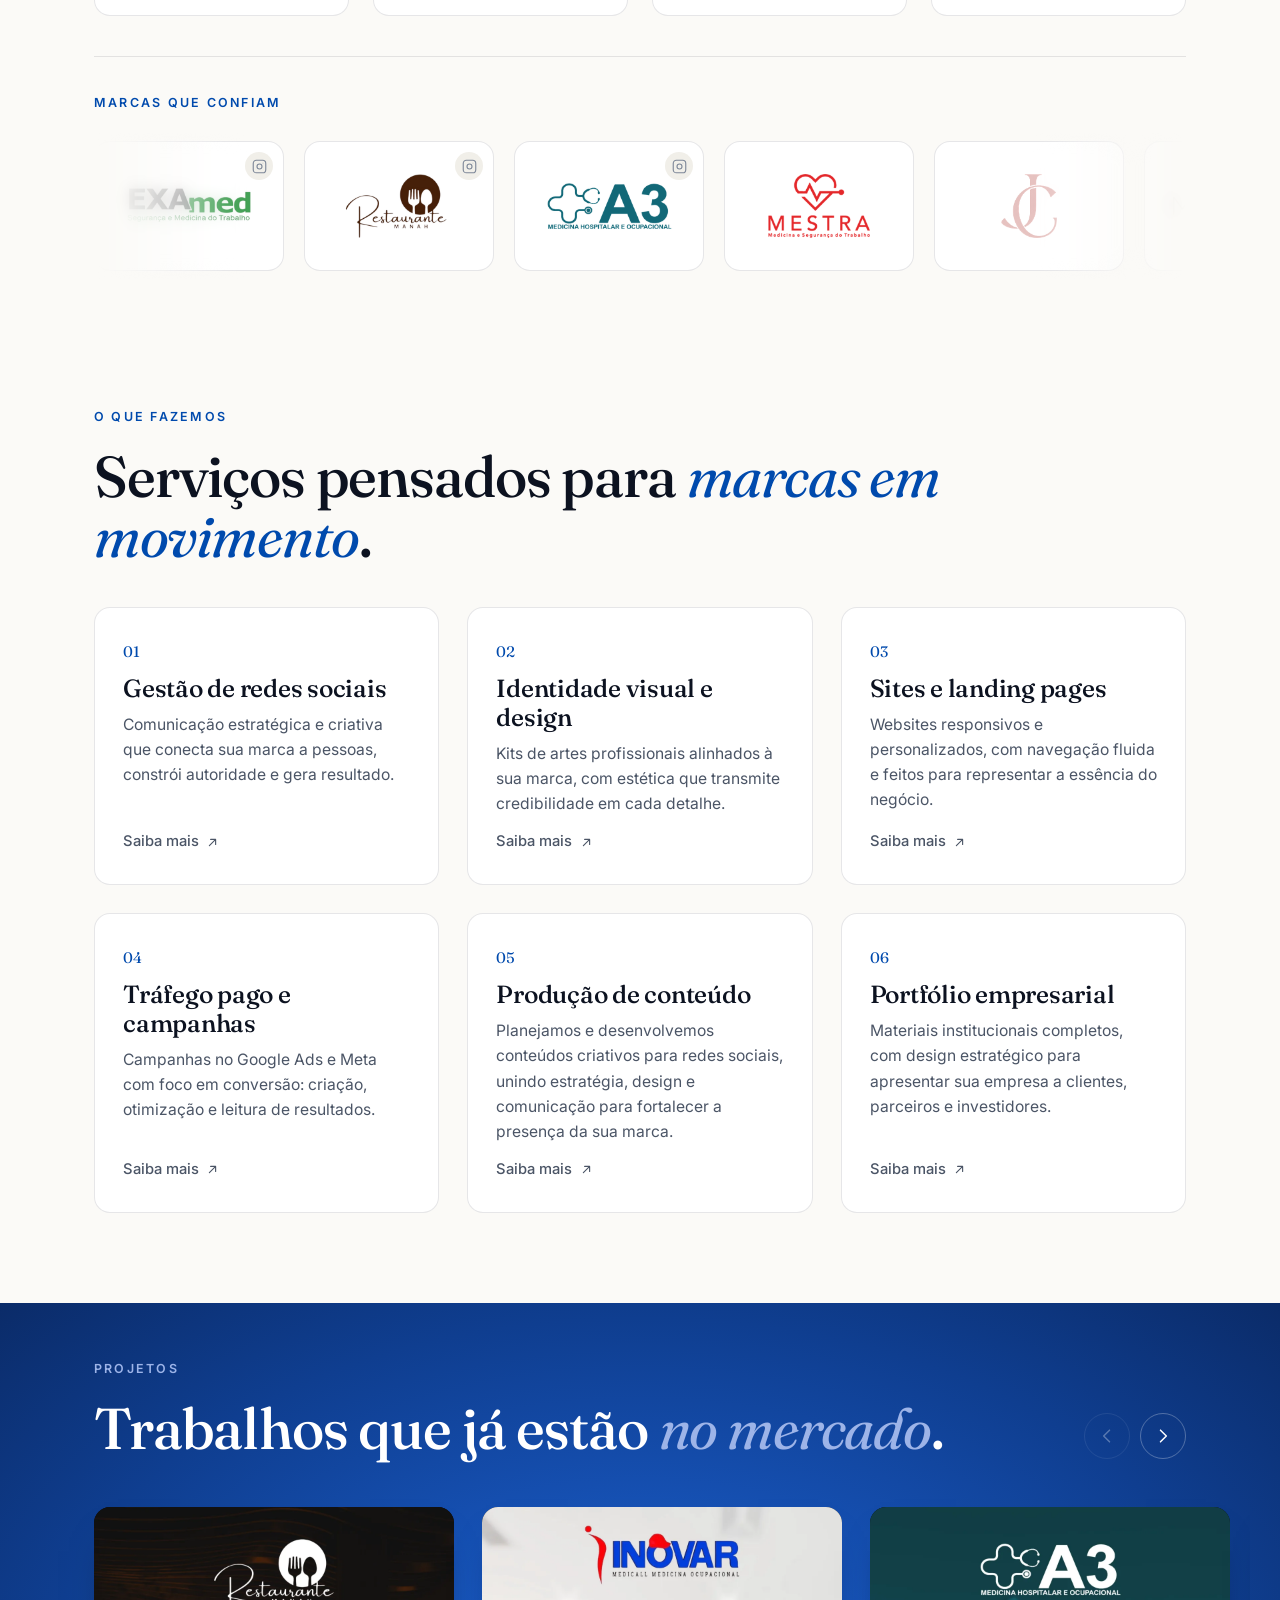
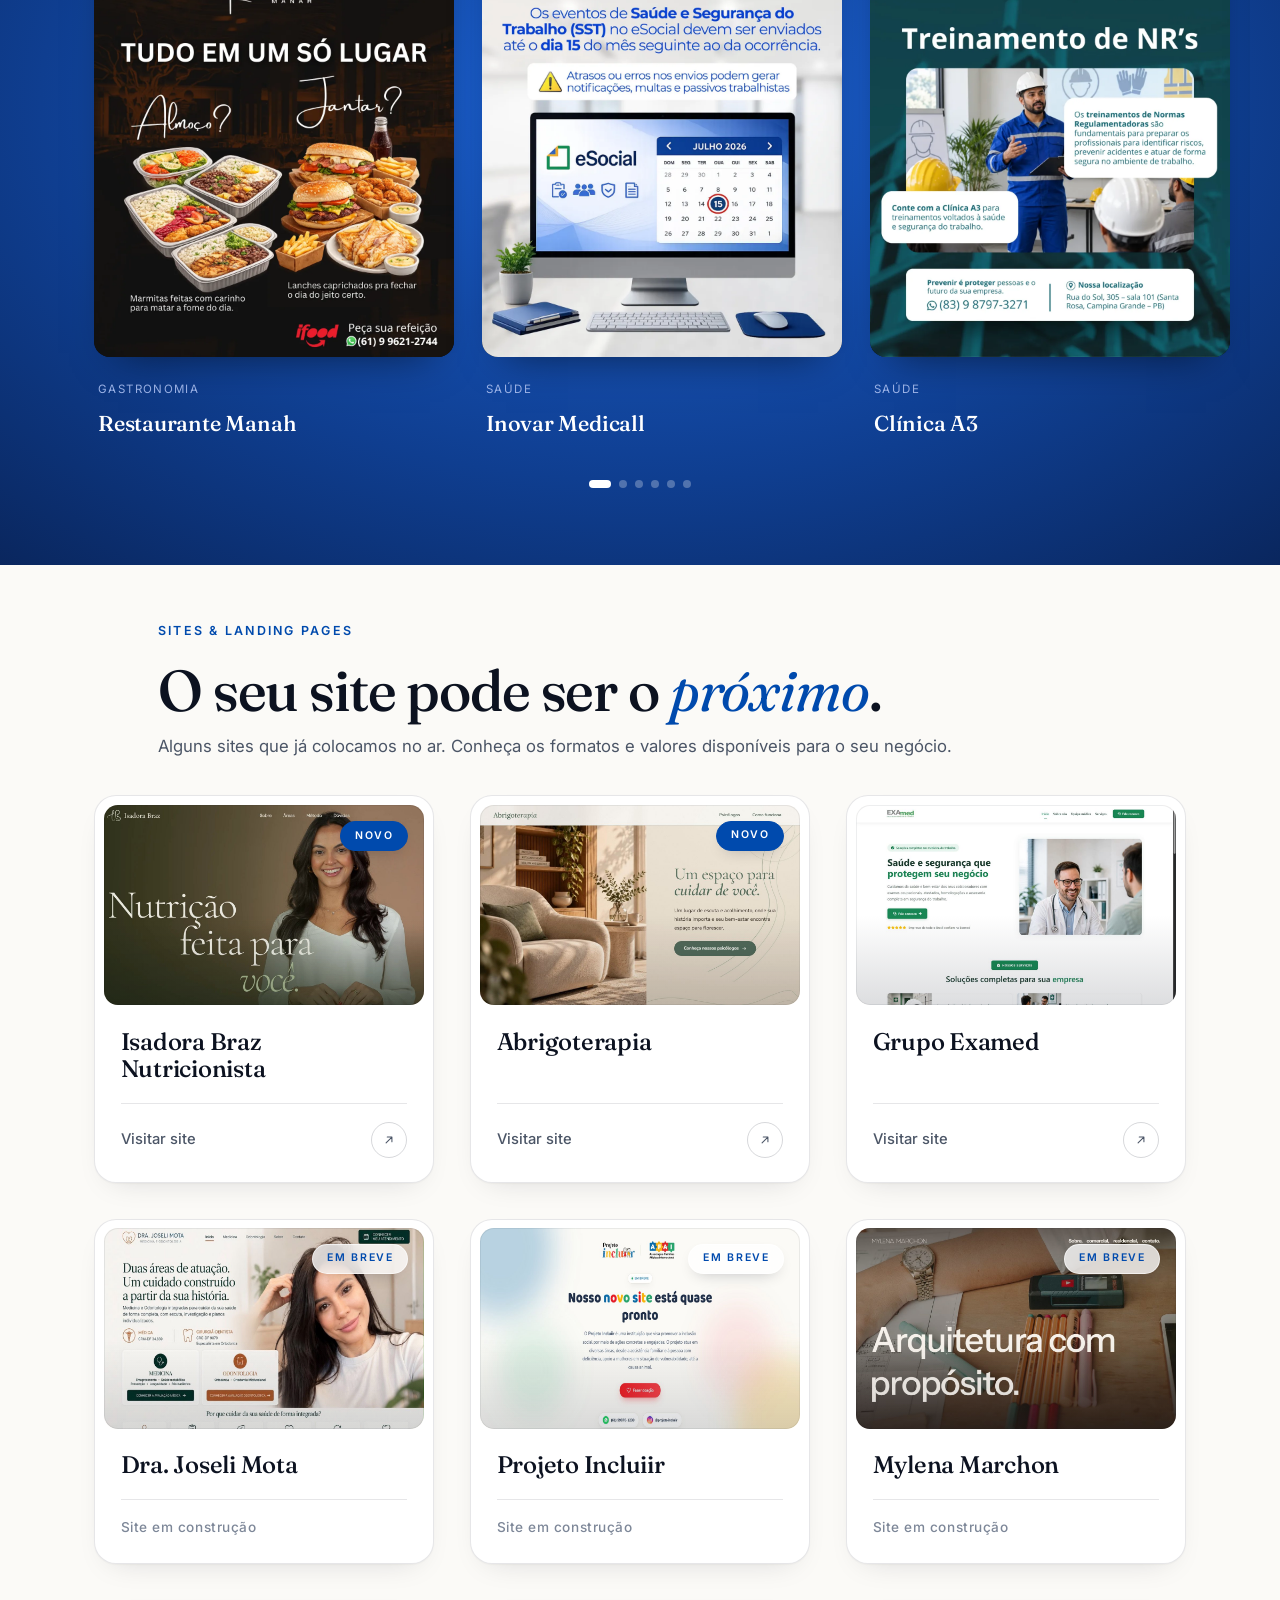
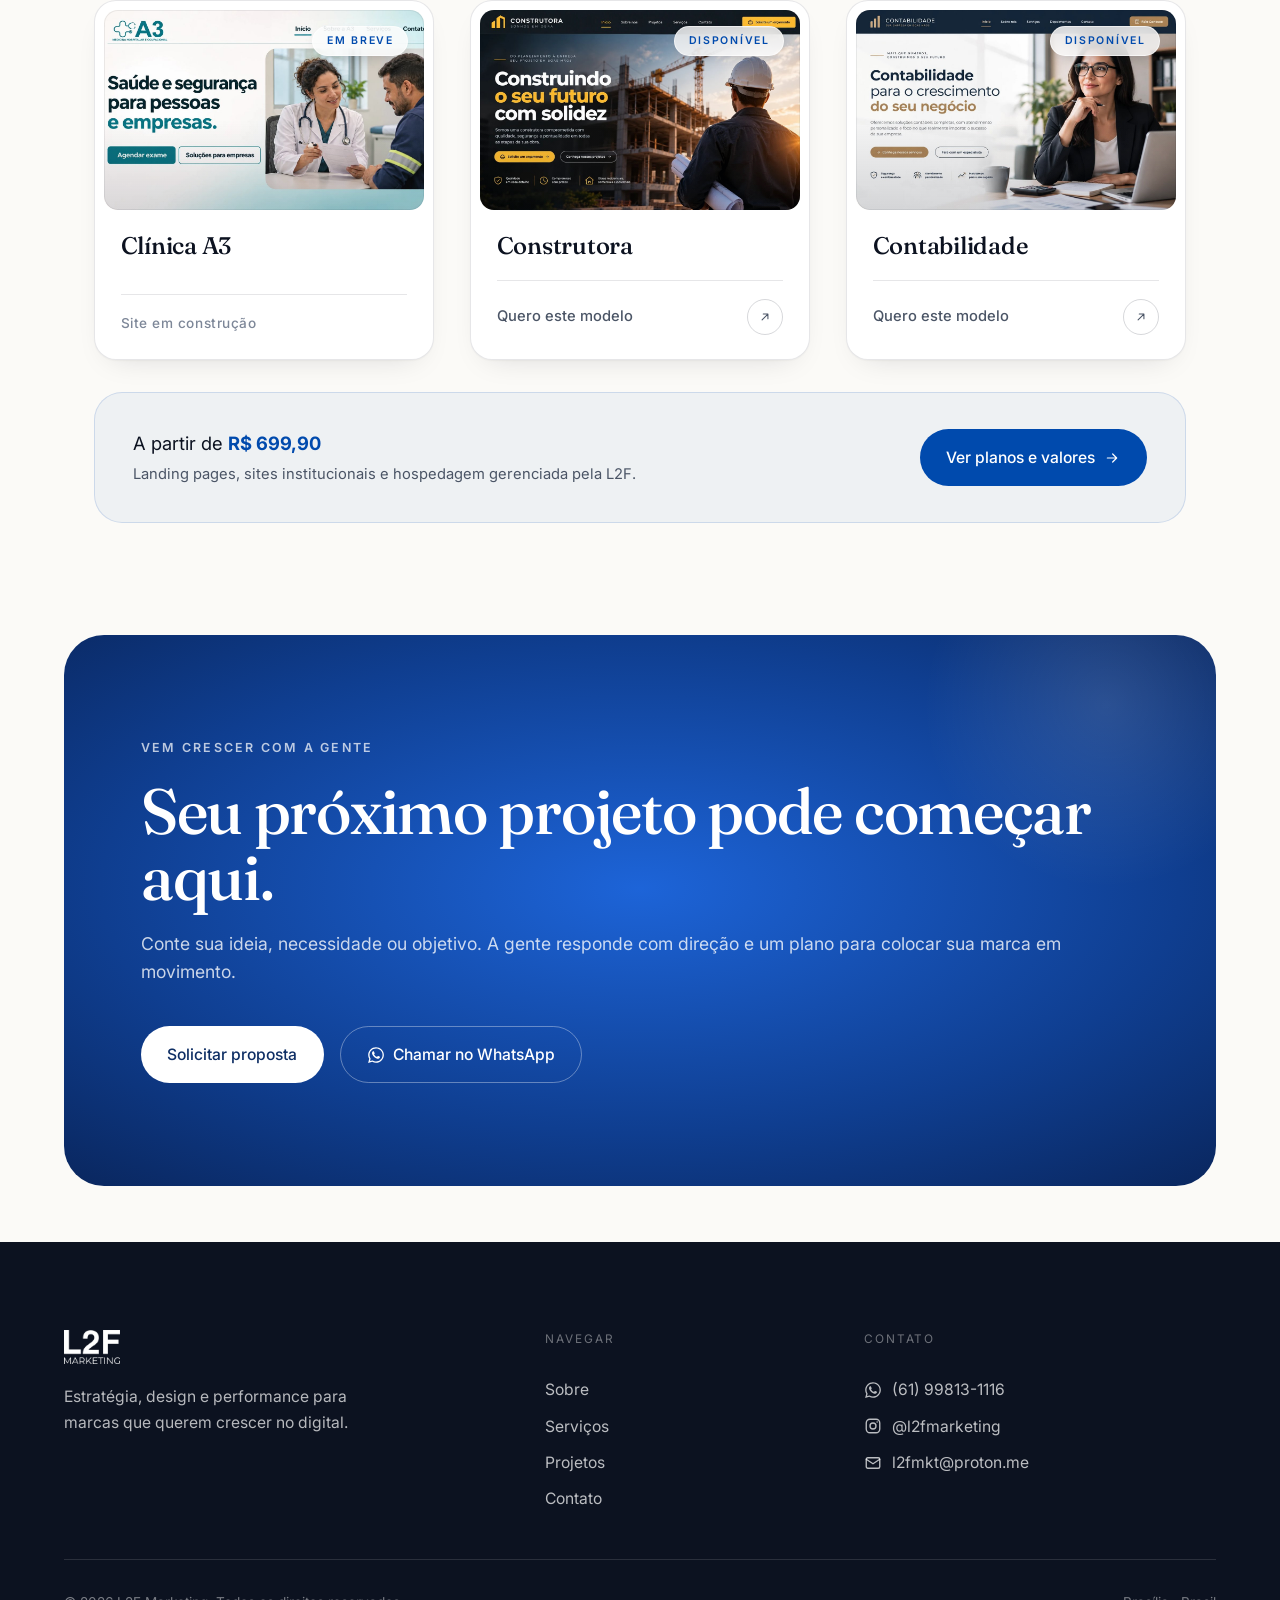
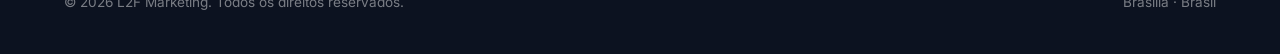
==== commit 711ff66b: "Update sites: Isadora Braz, Abrigoterapia live, Mylena Marchon and A3 coming soon; cache-busting ver" ====
--- a/index.html
+++ b/index.html
@@ -28,7 +28,7 @@
 <link rel="preconnect" href="https://fonts.gstatic.com" crossorigin />
 <link rel="stylesheet" href="https://fonts.googleapis.com/css2?family=Fraunces:ital,opsz,wght@0,9..144,400;0,9..144,500;0,9..144,600;1,9..144,400;1,9..144,500&family=Inter:wght@400;500;600&display=swap" media="print" onload="this.media='all'" />
 <noscript><link rel="stylesheet" href="https://fonts.googleapis.com/css2?family=Fraunces:ital,opsz,wght@0,9..144,400;0,9..144,500;0,9..144,600;1,9..144,400;1,9..144,500&family=Inter:wght@400;500;600&display=swap" /></noscript>
-<link rel="stylesheet" href="styles.css" />
+<link rel="stylesheet" href="styles.css?v=20261109" />
 </head>
 <body>
 
@@ -358,12 +358,30 @@
     </header>
 
     <div class="sites-teaser__grid">
-      <a class="site-card reveal" href="https://www.laurissecarvalhopsicologa.com.br/" target="_blank" rel="noopener" aria-label="Visitar o site da Laurisse Carvalho Psicóloga (abre em nova aba)">
-        <span class="site-card__frame">
-          <img src="assets/sites/laurisse.jpg" alt="Página inicial do site da psicóloga Laurisse Carvalho" loading="lazy" width="1200" height="750" />
-        </span>
-        <span class="site-card__body">
-          <h3>Laurisse Carvalho Psicóloga</h3>
+      <a class="site-card reveal" href="https://nutricionistaisadorabraz.com.br/" target="_blank" rel="noopener" aria-label="Visitar o site da nutricionista Isadora Braz (abre em nova aba)">
+        <span class="site-card__frame">
+          <span class="site-card__shot">
+            <img src="assets/sites/isadora-braz.jpg" alt="Página inicial do site da nutricionista Isadora Braz" loading="lazy" width="1200" height="750" />
+            <span class="site-card__badge site-card__badge--new">Novo</span>
+          </span>
+        </span>
+        <span class="site-card__body">
+          <h3>Isadora Braz Nutricionista</h3>
+          <span class="site-card__link">
+            Visitar site
+            <svg viewBox="0 0 24 24" width="15" height="15" fill="none" stroke="currentColor" stroke-width="1.8" stroke-linecap="round" stroke-linejoin="round"><path d="M7 17 17 7M9 7h8v8"/></svg>
+          </span>
+        </span>
+      </a>
+      <a class="site-card reveal" href="https://abrigoterapia.com.br/" target="_blank" rel="noopener" aria-label="Visitar o site da Abrigoterapia (abre em nova aba)">
+        <span class="site-card__frame">
+          <span class="site-card__shot">
+            <img src="assets/sites/abrigoterapia.jpg?v=20261109" alt="Página inicial do site da Abrigoterapia, Psicologia Clínica no Tatuapé" loading="lazy" width="1200" height="750" />
+            <span class="site-card__badge site-card__badge--new">Novo</span>
+          </span>
+        </span>
+        <span class="site-card__body">
+          <h3>Abrigoterapia</h3>
           <span class="site-card__link">
             Visitar site
             <svg viewBox="0 0 24 24" width="15" height="15" fill="none" stroke="currentColor" stroke-width="1.8" stroke-linecap="round" stroke-linejoin="round"><path d="M7 17 17 7M9 7h8v8"/></svg>
@@ -406,32 +424,30 @@
           <span class="site-card__link site-card__link--soon">Site em construção</span>
         </span>
       </div>
-      <div class="site-card site-card--soon reveal" aria-label="Abrigoterapia, site em breve">
-        <span class="site-card__frame">
-          <span class="site-card__shot">
-            <img src="assets/sites/abrigoterapia.jpg" alt="Prévia do site da Abrigoterapia, Psicologia Clínica no Tatuapé" loading="lazy" width="1200" height="750" />
+      <div class="site-card site-card--soon reveal" aria-label="Mylena Marchon Arquitetura, site em breve">
+        <span class="site-card__frame">
+          <span class="site-card__shot">
+            <img src="assets/sites/mylena-marchon.jpg" alt="Prévia do site da arquiteta Mylena Marchon" loading="lazy" width="1200" height="750" />
             <span class="site-card__badge">Em breve</span>
           </span>
         </span>
         <span class="site-card__body">
-          <h3>Abrigoterapia</h3>
+          <h3>Mylena Marchon</h3>
           <span class="site-card__link site-card__link--soon">Site em construção</span>
         </span>
       </div>
-      <a class="site-card reveal" href="https://wa.me/5561998131116?text=Ol%C3%A1%2C%20tenho%20interesse%20no%20modelo%20de%20site%20para%20Nutricionista%20da%20L2F%20Marketing." target="_blank" rel="noopener" aria-label="Pedir o modelo de site Nutricionista pelo WhatsApp (abre em nova aba)">
-        <span class="site-card__frame">
-          <span class="site-card__shot">
-            <img src="assets/sites/modelo-nutricionista.jpg" alt="Modelo de site para nutricionistas, com tons de verde e foco em agendamento de consultas" loading="lazy" width="1200" height="750" />
-            <span class="site-card__badge">Disponível</span>
-          </span>
-        </span>
-        <span class="site-card__body">
-          <h3>Nutricionista</h3>
-          <span class="site-card__link">Quero este modelo
-            <svg viewBox="0 0 24 24" width="15" height="15" fill="none" stroke="currentColor" stroke-width="1.8" stroke-linecap="round" stroke-linejoin="round"><path d="M7 17 17 7M9 7h8v8"/></svg>
-          </span>
-        </span>
-      </a>
+      <div class="site-card site-card--soon reveal" aria-label="Clínica A3, site em breve">
+        <span class="site-card__frame">
+          <span class="site-card__shot">
+            <img src="assets/sites/a3.jpg" alt="Prévia do site da Clínica A3, Medicina Hospitalar e Ocupacional" loading="lazy" width="1200" height="750" />
+            <span class="site-card__badge">Em breve</span>
+          </span>
+        </span>
+        <span class="site-card__body">
+          <h3>Clínica A3</h3>
+          <span class="site-card__link site-card__link--soon">Site em construção</span>
+        </span>
+      </div>
       <a class="site-card reveal" href="https://wa.me/5561998131116?text=Ol%C3%A1%2C%20tenho%20interesse%20no%20modelo%20de%20site%20para%20Construtora%20da%20L2F%20Marketing." target="_blank" rel="noopener" aria-label="Pedir o modelo de site Construtora pelo WhatsApp (abre em nova aba)">
         <span class="site-card__frame">
           <span class="site-card__shot">
@@ -537,6 +553,6 @@
   <img src="" alt="" id="lightboxImg" />
 </div>
 
-<script src="main.js"></script>
+<script src="main.js?v=20261109"></script>
 </body>
 </html>
--- a/styles.css
+++ b/styles.css
@@ -844,6 +844,7 @@
   font-size: .72rem; font-weight: 600; letter-spacing: .12em; text-transform: uppercase;
   box-shadow: 0 6px 16px -8px rgba(12, 18, 32, 0.3);
 }
+.site-card__badge--new { background: var(--blue); color: #fff; border-color: var(--blue); }
 .site-card__link--soon { color: var(--ink-faint); }
 
 /* ============================================================
@@ -1137,6 +1138,7 @@
   top: 1rem; right: 1rem; background: rgba(255,255,255,.78); border-color: rgba(255,255,255,.6);
   -webkit-backdrop-filter: blur(10px); backdrop-filter: blur(10px); font-size: .66rem; letter-spacing: .16em;
 }
+.site-card__badge.site-card__badge--new { background: var(--blue); color: #fff; border-color: var(--blue); }
 @media (prefers-reduced-motion: reduce) {
   .site-card__frame img, .site-card__link svg { transition: none; }
   .site-card:hover .site-card__frame img { transform: none; }
